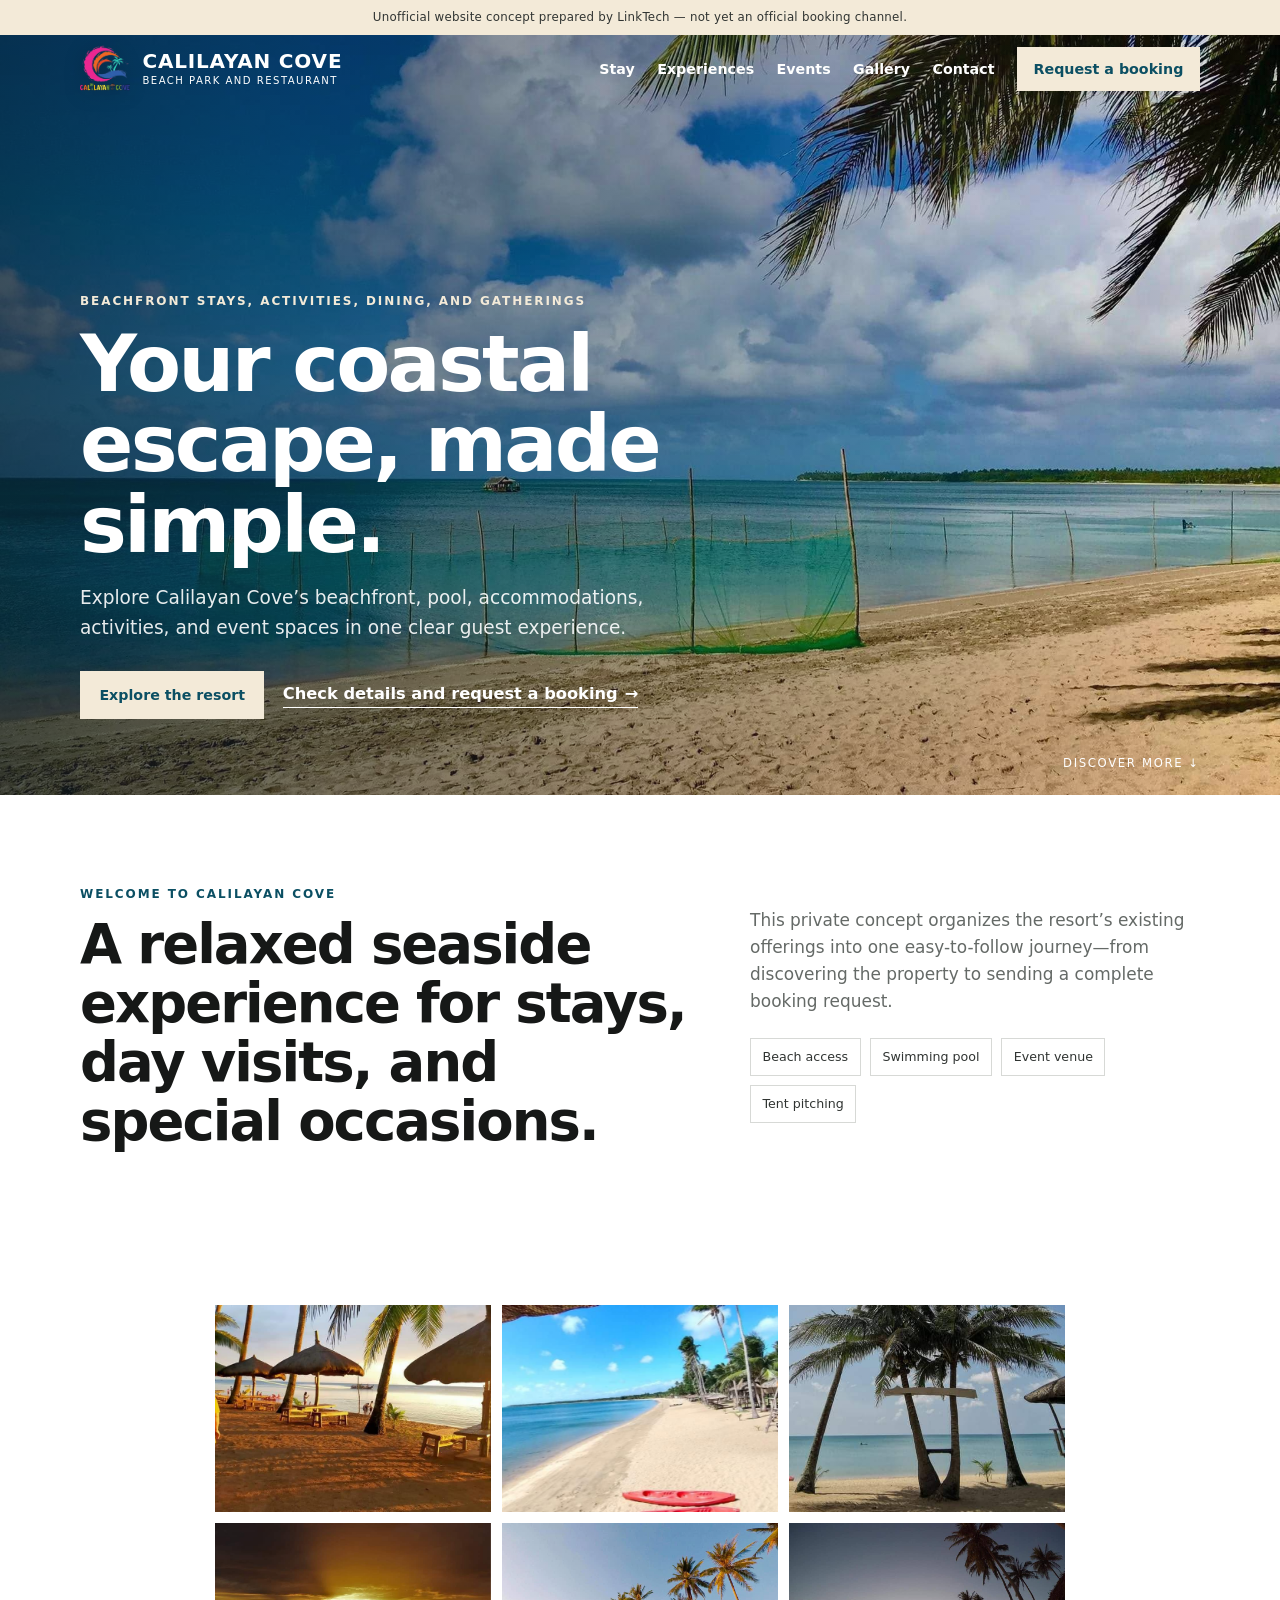
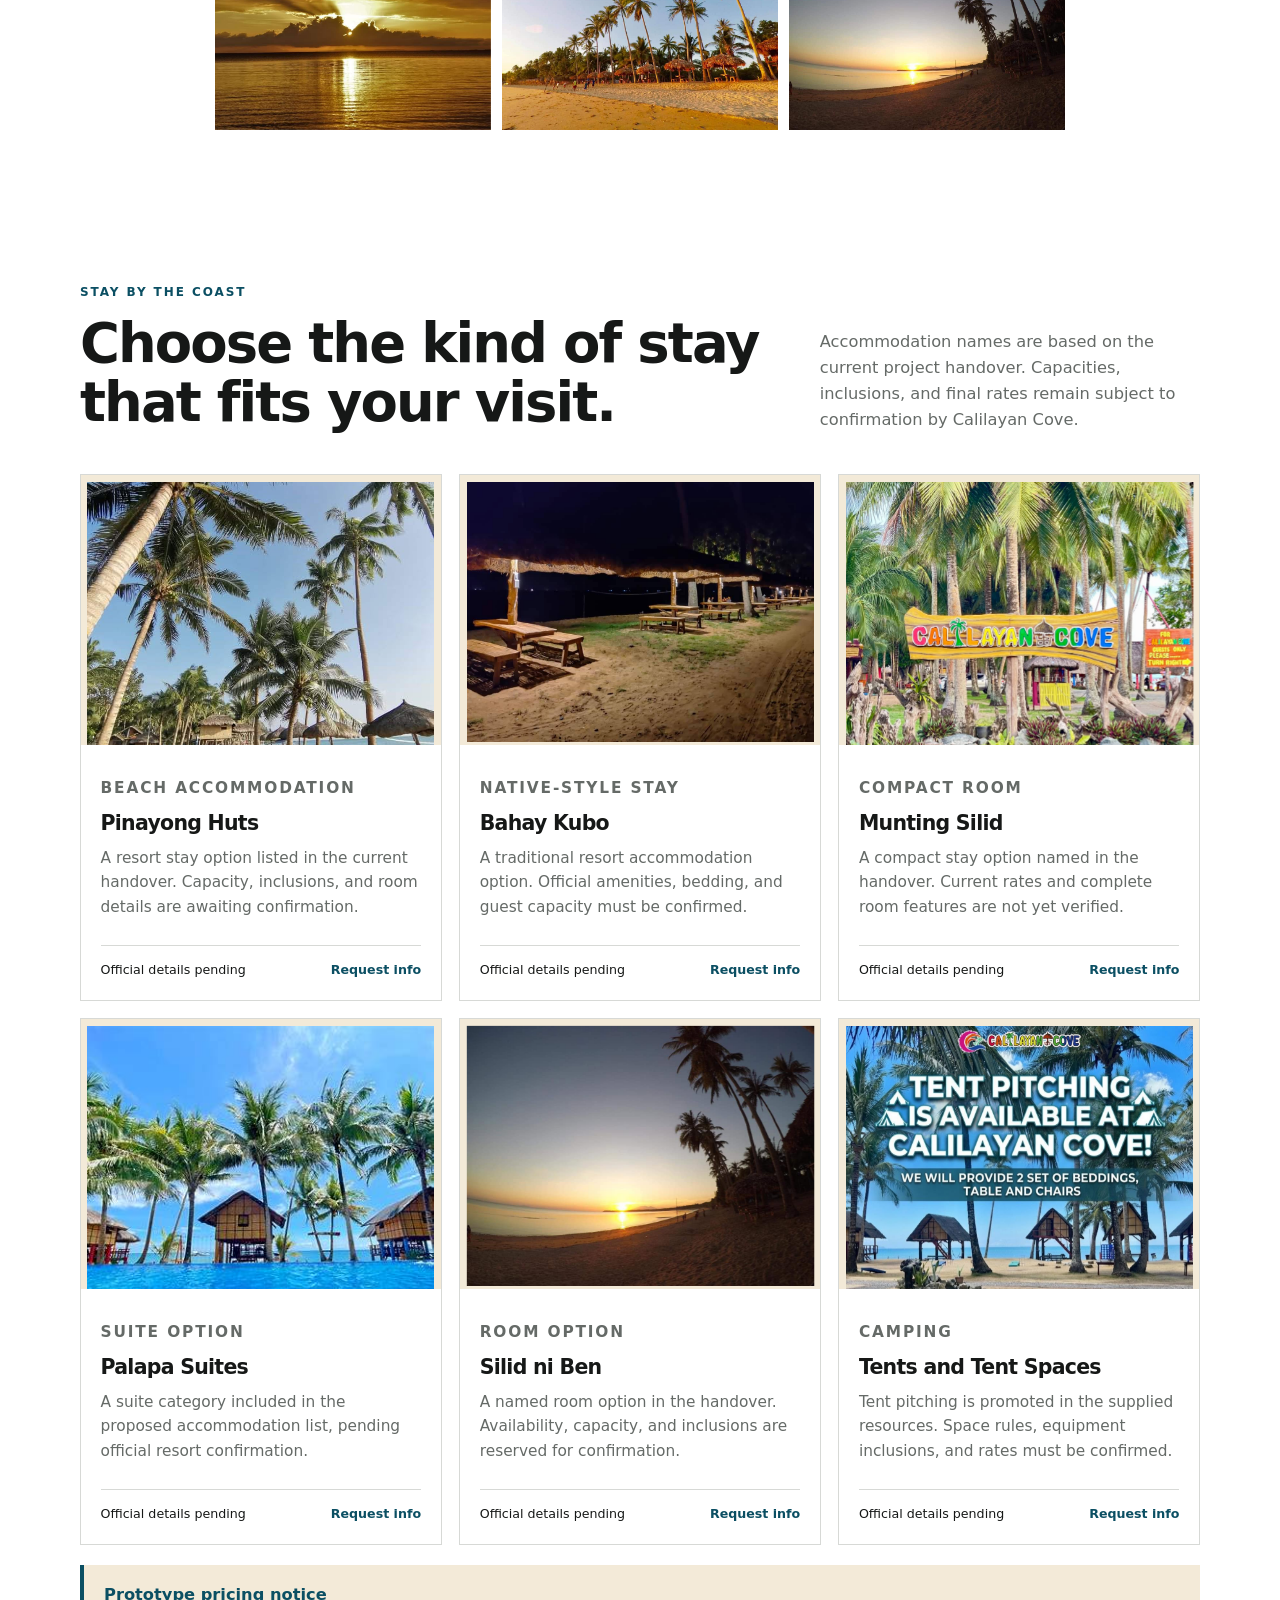
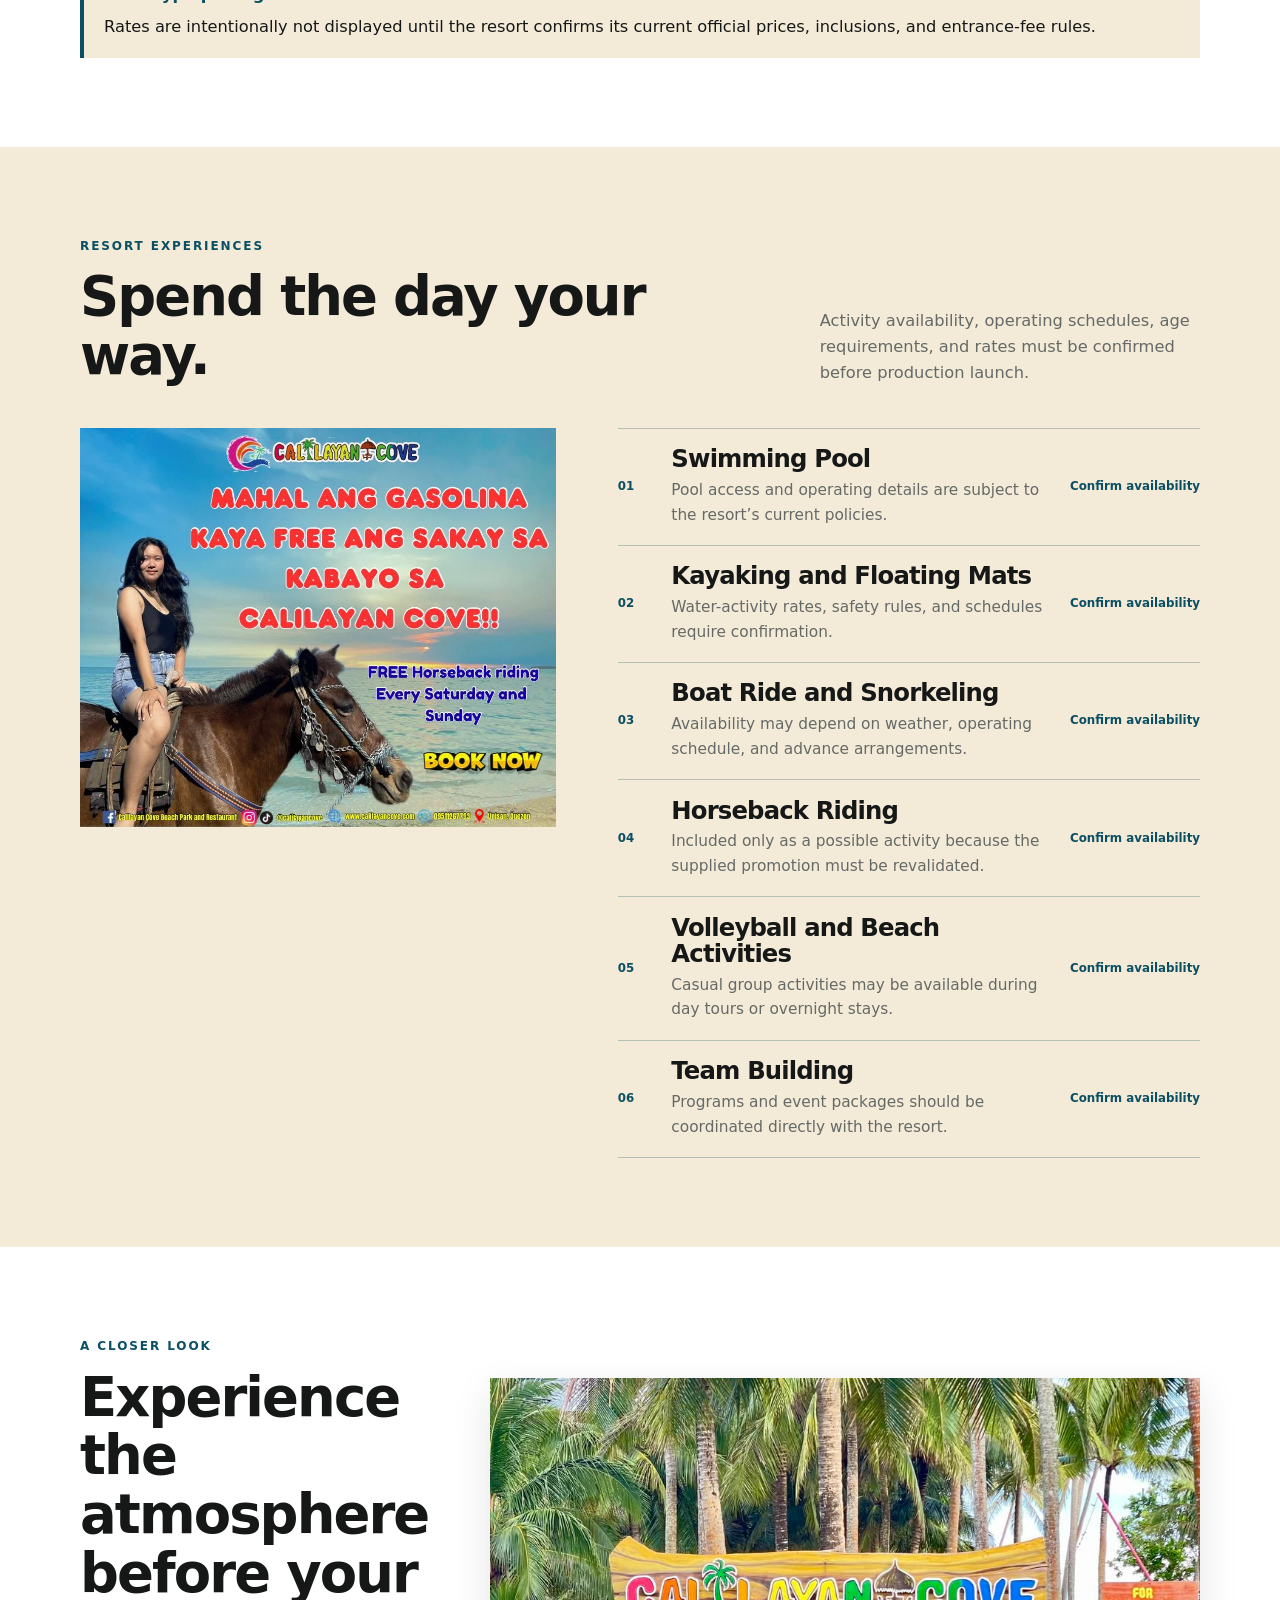
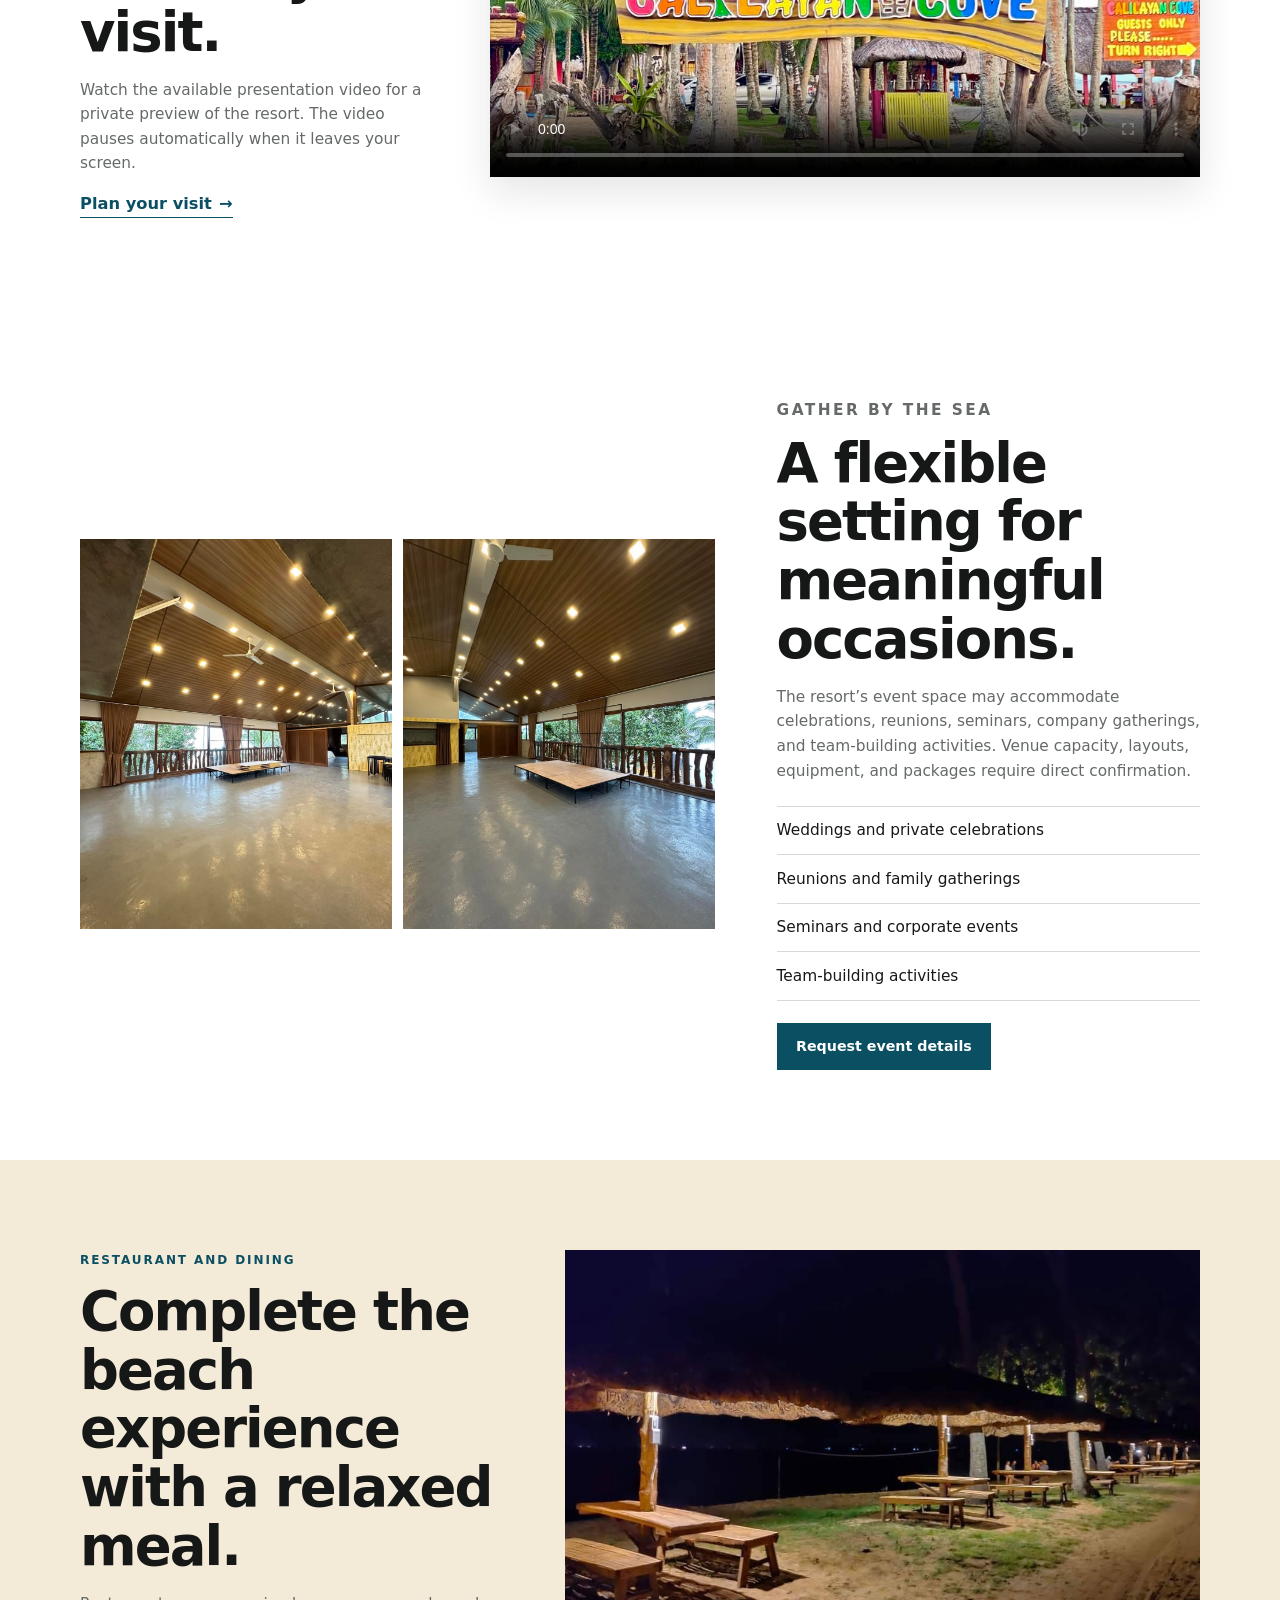
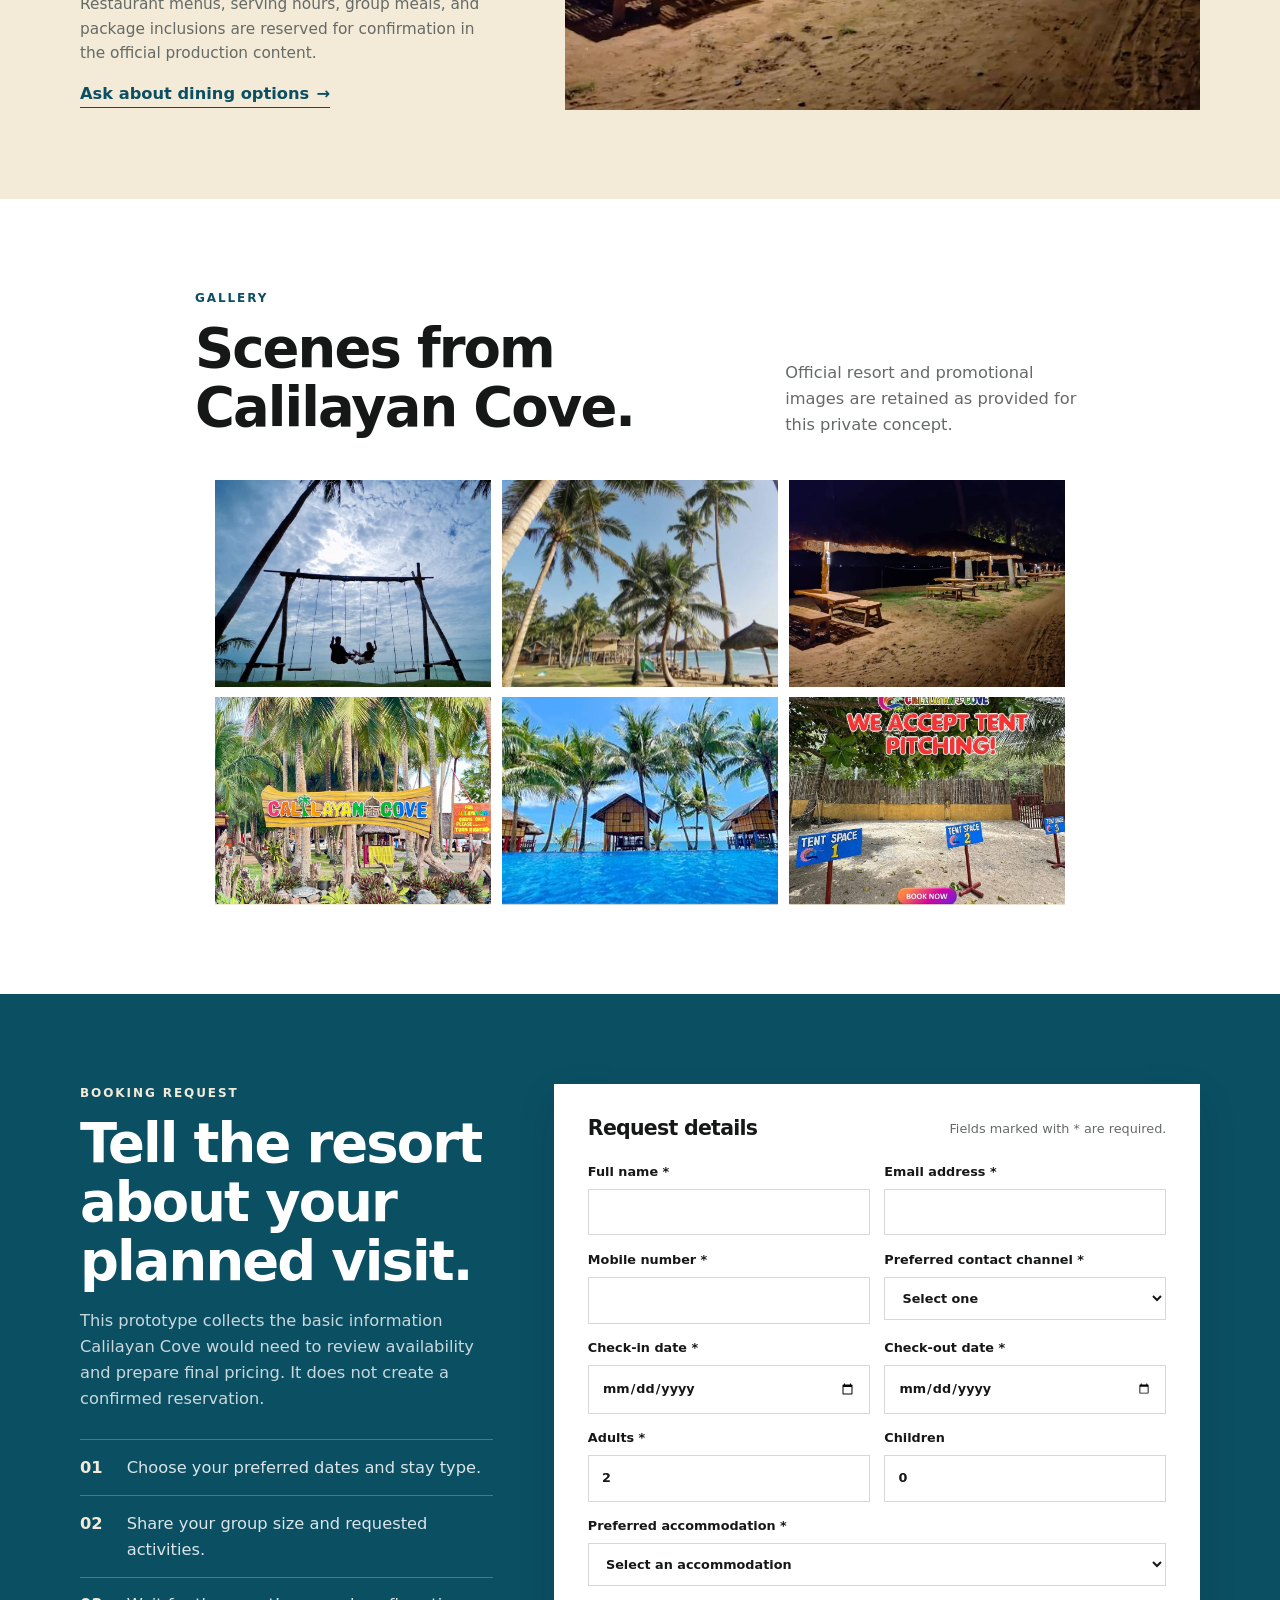
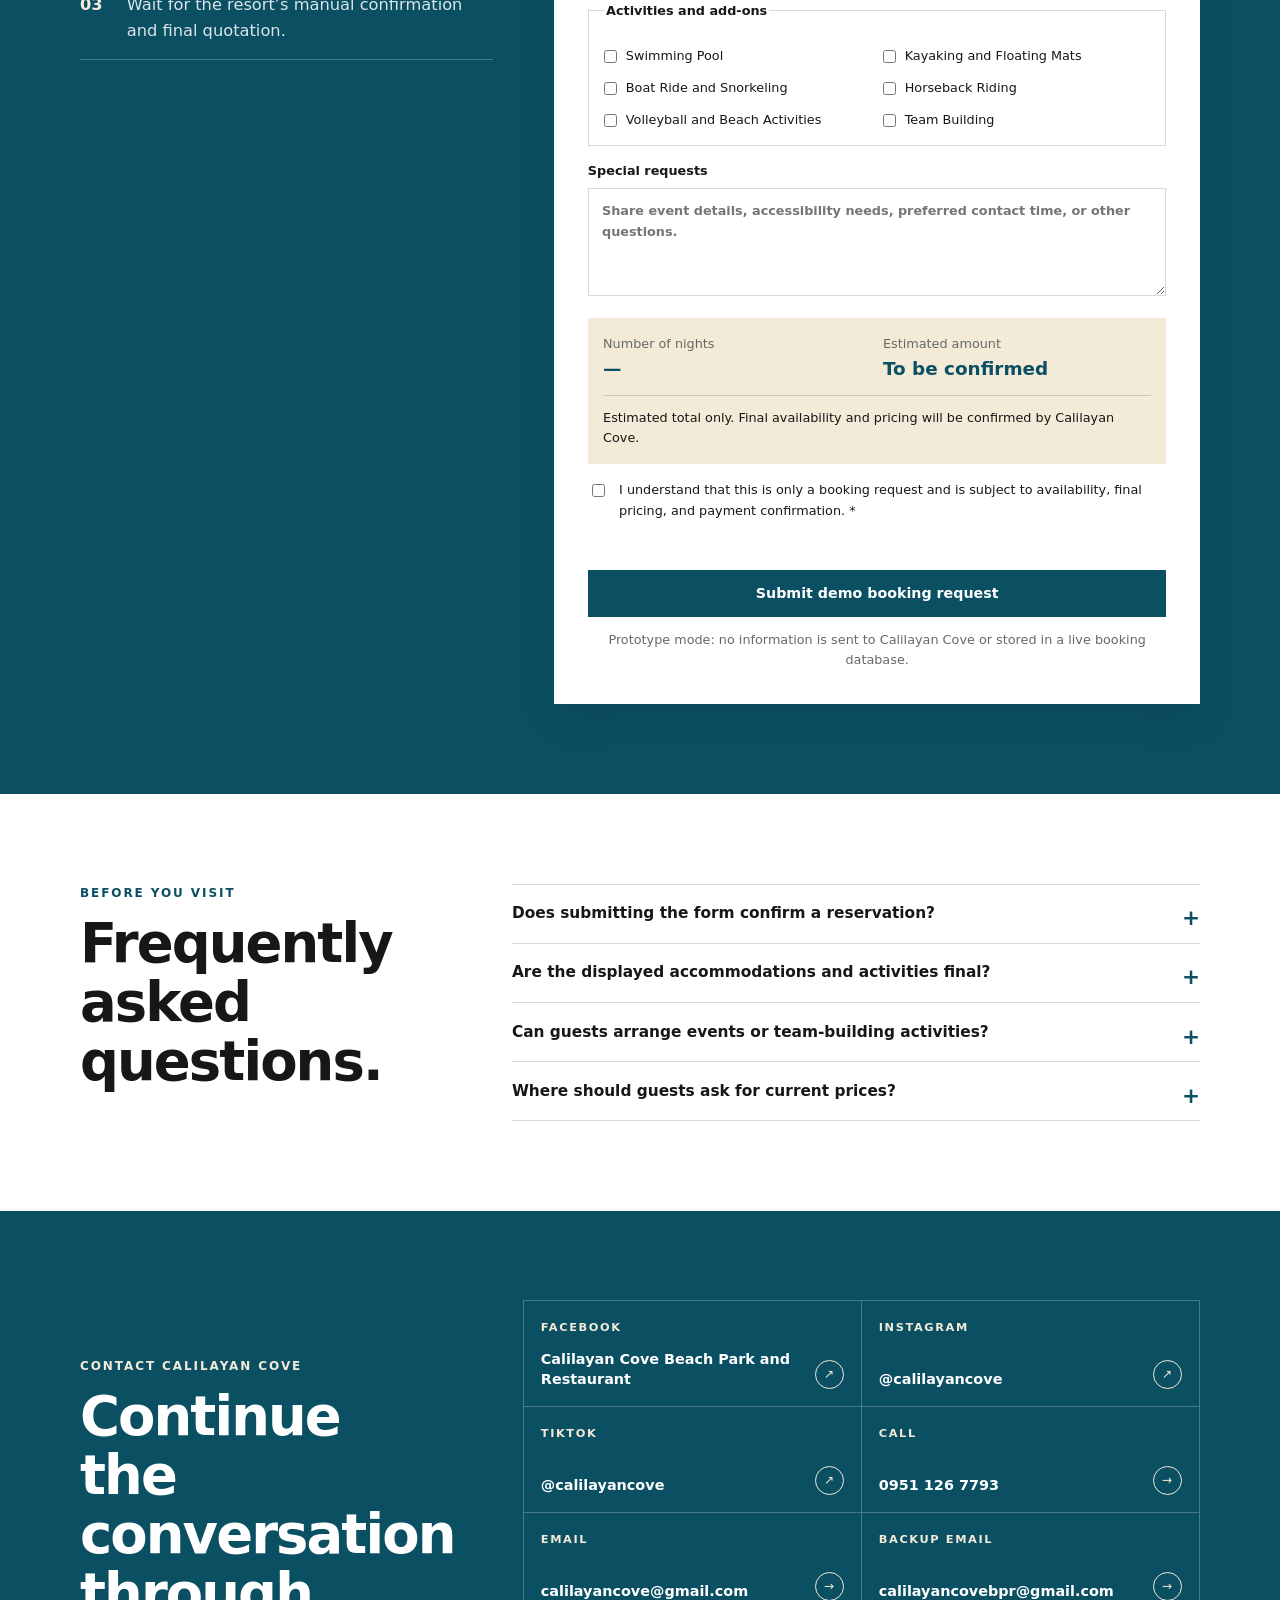
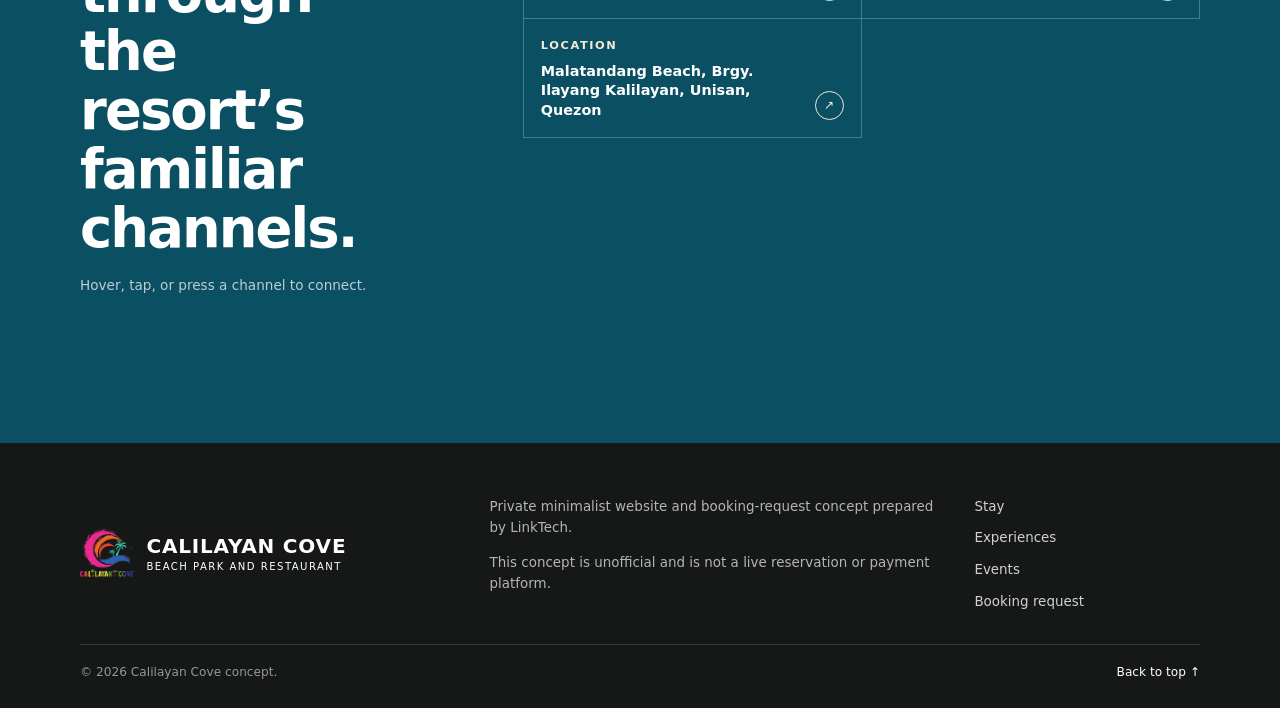
==== index.html @ 35bedf7c "Expand beachfront media into six-card grid" ====
<!doctype html>
<html lang="en">
<head>
  <meta charset="utf-8">
  <meta name="viewport" content="width=device-width, initial-scale=1">
  <meta name="robots" content="noindex, nofollow, noarchive">
  <meta name="description" content="Private minimalist website concept for Calilayan Cove Beach Park and Restaurant.">
  <title>Calilayan Cove | Private Website Concept</title>
  <link rel="icon" type="image/png" href="assets/images/fav.png?v=4">
  <link rel="shortcut icon" type="image/png" href="assets/images/fav.png?v=4">
  <link rel="apple-touch-icon" href="assets/images/fav.png?v=4">
  <link rel="stylesheet" href="styles/main.css?v=20">
</head>
<body>
  <a class="skip-link" href="#main-content">Skip to content</a>

  <div class="concept-bar">Unofficial website concept prepared by LinkTech — not yet an official booking channel.</div>

  <header class="site-header" id="top">
    <div class="container nav-shell">
      <a class="wordmark js-scroll-top" href="#top" aria-label="Return to the top of the Calilayan Cove page">
        <img class="brand-logo" src="assets/images/logo.png" alt="">
        <span class="brand-copy">
          <span>Calilayan Cove</span>
          <small>Beach Park and Restaurant</small>
        </span>
      </a>
      <button class="menu-button" type="button" aria-expanded="false" aria-controls="site-nav">
        <span class="sr-only">Open navigation</span>
        <span></span><span></span><span></span>
      </button>
      <nav class="site-nav" id="site-nav" aria-label="Primary navigation">
        <a href="#stay">Stay</a>
        <a href="#experiences">Experiences</a>
        <a href="#events">Events</a>
        <a href="#gallery">Gallery</a>
        <a href="#contact">Contact</a>
        <a class="button button-small" href="#booking">Request a booking</a>
      </nav>
    </div>
  </header>

  <main id="main-content">
    <section class="hero" aria-labelledby="hero-title">
      <img class="hero-image" src="assets/images/calilayanbeach.jpg" alt="Calm beachfront at Calilayan Cove with palm trees and clear blue water">
      <div class="hero-shade"></div>
      <div class="container hero-content">
        <p class="eyebrow light">Beachfront stays, activities, dining, and gatherings</p>
        <h1 id="hero-title">Your coastal escape, made simple.</h1>
        <p class="hero-copy">Explore Calilayan Cove’s beachfront, pool, accommodations, activities, and event spaces in one clear guest experience.</p>
        <div class="hero-actions">
          <a class="button" href="#stay">Explore the resort</a>
          <a class="text-link light-link" href="#booking">Check details and request a booking <span aria-hidden="true">→</span></a>
        </div>
      </div>
      <a class="hero-scroll" href="#welcome" aria-label="Scroll to resort overview">Discover more <span aria-hidden="true">↓</span></a>
    </section>

    <section class="section intro" id="welcome">
      <div class="container split intro-grid">
        <div>
          <p class="eyebrow">Welcome to Calilayan Cove</p>
          <h2>A relaxed seaside experience for stays, day visits, and special occasions.</h2>
        </div>
        <div class="intro-copy">
          <p>This private concept organizes the resort’s existing offerings into one easy-to-follow journey—from discovering the property to sending a complete booking request.</p>
          <div class="feature-row" aria-label="Resort features">
            <span>Beach access</span>
            <span>Swimming pool</span>
            <span>Event venue</span>
            <span>Tent pitching</span>
          </div>
        </div>
      </div>
    </section>

        <section
      class="section media-band media-band--six"
      id="media-showcase"
      aria-label="More Calilayan Cove beachfront views"
    >
      <div class="media-grid media-grid--six">
        <figure class="media-card media-card--beach6">
          <img
            src="assets/images/calilayanbeach6.jpg"
            alt="Palm shelters beside the Calilayan Cove beachfront"
          >
        </figure>

        <figure class="media-card media-card--beach8">
          <img
            src="assets/images/calilayanbeach8.jpg"
            alt="Wide view of the calm shoreline at Calilayan Cove"
          >
        </figure>

        <figure class="media-card media-card--beach3">
          <img
            src="assets/images/calilayanbeach3.jpg"
            alt="Calilayan Cove beachfront framed by coconut trees"
          >
        </figure>

        <figure class="media-card media-card--beach5">
          <img
            src="assets/images/calilayanbeach5.jpg"
            alt="Golden sunset reflected across the sea"
          >
        </figure>

        <figure class="media-card media-card--beach9">
          <img
            src="assets/images/calilayanbeach9.jpg"
            alt="Golden-hour view of the palm-lined beach"
          >
        </figure>

        <figure class="media-card media-card--beach10">
          <img
            src="assets/images/calilayanbeach10.jpg"
            alt="Quiet Calilayan Cove sunset with coconut trees"
          >
        </figure>
      </div>
    </section>

    <section class="section" id="stay">
      <div class="container">
        <div class="section-heading">
          <div>
            <p class="eyebrow">Stay by the coast</p>
            <h2>Choose the kind of stay that fits your visit.</h2>
          </div>
          <p>Accommodation names are based on the current project handover. Capacities, inclusions, and final rates remain subject to confirmation by Calilayan Cove.</p>
        </div>
        <div class="card-grid stay-grid" id="accommodation-list"></div>
        <div class="notice-box">
          <strong>Prototype pricing notice</strong>
          <p>Rates are intentionally not displayed until the resort confirms its current official prices, inclusions, and entrance-fee rules.</p>
        </div>
      </div>
    </section>

    <section class="section sand-section" id="experiences">
      <div class="container">
        <div class="section-heading compact-heading">
          <div>
            <p class="eyebrow">Resort experiences</p>
            <h2>Spend the day your way.</h2>
          </div>
          <p>Activity availability, operating schedules, age requirements, and rates must be confirmed before production launch.</p>
        </div>
        <div class="experience-layout">
          <figure class="experience-image">
            <img src="assets/images/calilayanhorsebackriding.jpg" alt="Horseback riding promotion at Calilayan Cove">
          </figure>
          <div class="experience-list" id="activity-list"></div>
        </div>
      </div>
    </section>

    <section class="section video-section" id="video">
      <div class="container video-grid">
        <div class="video-copy">
          <p class="eyebrow">A closer look</p>
          <h2>Experience the atmosphere before your visit.</h2>
          <p>Watch the available presentation video for a private preview of the resort. The video pauses automatically when it leaves your screen.</p>
          <a class="text-link" href="#booking">Plan your visit <span aria-hidden="true">→</span></a>
        </div>
        <div class="video-frame">
          <video id="resort-video" controls preload="metadata" poster="assets/images/calilayancover.jpg">
            <source src="assets/video/calilayanvidpresen.mp4" type="video/mp4">
            Your browser does not support embedded video.
          </video>
        </div>
      </div>
    </section>

    <section class="section" id="events">
      <div class="container event-grid">
        <div class="event-gallery">
          <figure><img src="assets/images/calilayaneventhall.jpg" alt="Spacious indoor event hall at Calilayan Cove"></figure>
          <figure><img src="assets/images/calilayaneventhall2.jpg" alt="Alternate view of the Calilayan Cove event hall"></figure>
        </div>
        <div class="event-copy">
          <p class="eyebrow">Gather by the sea</p>
          <h2>A flexible setting for meaningful occasions.</h2>
          <p>The resort’s event space may accommodate celebrations, reunions, seminars, company gatherings, and team-building activities. Venue capacity, layouts, equipment, and packages require direct confirmation.</p>
          <ul class="plain-list">
            <li>Weddings and private celebrations</li>
            <li>Reunions and family gatherings</li>
            <li>Seminars and corporate events</li>
            <li>Team-building activities</li>
          </ul>
          <a class="button" href="#booking">Request event details</a>
        </div>
      </div>
    </section>

    <section class="section sand-section dining-section" id="dining">
      <div class="container dining-grid">
        <div>
          <p class="eyebrow">Restaurant and dining</p>
          <h2>Complete the beach experience with a relaxed meal.</h2>
          <p>Restaurant menus, serving hours, group meals, and package inclusions are reserved for confirmation in the official production content.</p>
          <a class="text-link" href="#contact">Ask about dining options <span aria-hidden="true">→</span></a>
        </div>
        <figure><img src="assets/images/calilayanbeach7.jpg" alt="Beachside tables beneath palm trees at Calilayan Cove"></figure>
      </div>
    </section>

    <section class="section gallery-section" id="gallery">
      <div class="container">
        <div class="section-heading compact-heading">
          <div>
            <p class="eyebrow">Gallery</p>
            <h2>Scenes from Calilayan Cove.</h2>
          </div>
          <p>Official resort and promotional images are retained as provided for this private concept.</p>
        </div>
      </div>
      <div class="gallery-grid gallery-grid--v13" aria-label="Calilayan Cove photo gallery">
        <figure class="gallery-card gallery-card--swing">
          <img src="assets/images/calilayanbeach2.jpg" alt="Beach swing overlooking the sea at Calilayan Cove">
        </figure>
        <figure class="gallery-card gallery-card--palms">
          <img src="assets/images/calilayanbeach4.jpg" alt="Palm-lined beachfront at Calilayan Cove">
        </figure>
        <figure class="gallery-card gallery-card--dining">
          <img src="assets/images/calilayanbeach7.jpg" alt="Beachside dining tables under native shelters at night">
        </figure>
        <figure class="gallery-card gallery-card--entrance">
          <img src="assets/images/calilayancover.jpg" alt="Calilayan Cove entrance among coconut trees">
        </figure>
        <figure class="gallery-card gallery-card--pool">
          <img src="assets/images/poolwithcove.jpg" alt="Swimming pool beside beachfront cottages">
        </figure>
        <figure class="gallery-card gallery-card--tent">
          <img src="assets/images/tentpitching.jpg" alt="Tent pitching spaces at Calilayan Cove">
        </figure>
      </div>
    </section>

    <section class="section booking-section" id="booking">
      <div class="container booking-grid">
        <div class="booking-intro">
          <p class="eyebrow light">Booking request</p>
          <h2>Tell the resort about your planned visit.</h2>
          <p>This prototype collects the basic information Calilayan Cove would need to review availability and prepare final pricing. It does not create a confirmed reservation.</p>
          <div class="booking-points">
            <div><span>01</span><p>Choose your preferred dates and stay type.</p></div>
            <div><span>02</span><p>Share your group size and requested activities.</p></div>
            <div><span>03</span><p>Wait for the resort’s manual confirmation and final quotation.</p></div>
          </div>
        </div>

        <form class="booking-form" id="booking-form" novalidate>
          <div class="form-header">
            <h3>Request details</h3>
            <p>Fields marked with * are required.</p>
          </div>
          <div class="form-grid">
            <label>Full name *
              <input type="text" name="fullName" autocomplete="name" required>
            </label>
            <label>Email address *
              <input type="email" name="email" autocomplete="email" required>
            </label>
            <label>Mobile number *
              <input type="tel" name="mobile" autocomplete="tel" required>
            </label>
            <label>Preferred contact channel *
              <select name="contactChannel" required>
                <option value="">Select one</option>
                <option>Email</option>
                <option>Mobile call or text</option>
                <option>Facebook Messenger</option>
              </select>
            </label>
            <label>Check-in date *
              <input type="date" name="checkIn" required>
            </label>
            <label>Check-out date *
              <input type="date" name="checkOut" required>
            </label>
            <label>Adults *
              <input type="number" name="adults" min="1" value="2" required>
            </label>
            <label>Children
              <input type="number" name="children" min="0" value="0">
            </label>
            <label class="full-field">Preferred accommodation *
              <select name="accommodation" id="accommodation-select" required>
                <option value="">Select an accommodation</option>
              </select>
            </label>
            <fieldset class="full-field">
              <legend>Activities and add-ons</legend>
              <div class="checkbox-grid" id="activity-options"></div>
            </fieldset>
            <label class="full-field">Special requests
              <textarea name="specialRequests" rows="4" placeholder="Share event details, accessibility needs, preferred contact time, or other questions."></textarea>
            </label>
          </div>

          <div class="estimate-panel" aria-live="polite">
            <div>
              <span>Number of nights</span>
              <strong id="night-count">—</strong>
            </div>
            <div>
              <span>Estimated amount</span>
              <strong>To be confirmed</strong>
            </div>
            <p>Estimated total only. Final availability and pricing will be confirmed by Calilayan Cove.</p>
          </div>

          <label class="consent-row">
            <input type="checkbox" name="consent" required>
            <span>I understand that this is only a booking request and is subject to availability, final pricing, and payment confirmation. *</span>
          </label>

          <div class="form-message" id="form-message" role="alert"></div>
          <button class="button form-submit" type="submit">Submit demo booking request</button>
          <p class="form-footnote">Prototype mode: no information is sent to Calilayan Cove or stored in a live booking database.</p>
        </form>
      </div>
    </section>

    <section class="section faq-section" id="faq">
      <div class="container faq-grid">
        <div>
          <p class="eyebrow">Before you visit</p>
          <h2>Frequently asked questions.</h2>
        </div>
        <div class="faq-list">
          <details>
            <summary>Does submitting the form confirm a reservation?</summary>
            <p>No. The form creates only a booking request. Availability, final pricing, policies, and payment instructions must be confirmed directly by Calilayan Cove.</p>
          </details>
          <details>
            <summary>Are the displayed accommodations and activities final?</summary>
            <p>The names are based on the current project handover. The resort must still confirm the official list, capacities, inclusions, schedules, and rates.</p>
          </details>
          <details>
            <summary>Can guests arrange events or team-building activities?</summary>
            <p>The resort has event and activity offerings, but package details, capacity, and availability must be discussed directly with the resort.</p>
          </details>
          <details>
            <summary>Where should guests ask for current prices?</summary>
            <p>Use the resort’s official Facebook page or listed business email until the production website and booking system are officially approved.</p>
          </details>
        </div>
      </div>
    </section>

    <section class="section contact-section" id="contact">
      <div class="container contact-grid">
        <div class="contact-copy">
          <p class="eyebrow light">Contact Calilayan Cove</p>
          <h2>Continue the conversation through the resort’s familiar channels.</h2>
          <p class="contact-hint">Hover, tap, or press a channel to connect.</p>
        </div>
        <div class="contact-links">
          <a class="contact-link" href="https://www.facebook.com/pages/Calilayan-Cove-Beach-Park-and-Restaurant/102519534798903/" target="_blank" rel="noopener noreferrer">
            <span class="contact-label">Facebook</span>
            <strong>Calilayan Cove Beach Park and Restaurant</strong>
            <span class="contact-arrow" aria-hidden="true">↗</span>
          </a>
          <a class="contact-link" href="https://www.instagram.com/calilayancove/" target="_blank" rel="noopener noreferrer">
            <span class="contact-label">Instagram</span>
            <strong>@calilayancove</strong>
            <span class="contact-arrow" aria-hidden="true">↗</span>
          </a>
          <a class="contact-link" href="https://www.tiktok.com/@calilayancove" target="_blank" rel="noopener noreferrer">
            <span class="contact-label">TikTok</span>
            <strong>@calilayancove</strong>
            <span class="contact-arrow" aria-hidden="true">↗</span>
          </a>
          <a class="contact-link" href="tel:+639511267793">
            <span class="contact-label">Call</span>
            <strong>0951 126 7793</strong>
            <span class="contact-arrow" aria-hidden="true">→</span>
          </a>
          <a class="contact-link" href="mailto:calilayancove@gmail.com">
            <span class="contact-label">Email</span>
            <strong>calilayancove@gmail.com</strong>
            <span class="contact-arrow" aria-hidden="true">→</span>
          </a>
          <a class="contact-link" href="mailto:calilayancovebpr@gmail.com">
            <span class="contact-label">Backup email</span>
            <strong>calilayancovebpr@gmail.com</strong>
            <span class="contact-arrow" aria-hidden="true">→</span>
          </a>
          <a class="contact-link" href="https://www.google.com/maps/search/?api=1&query=Calilayan+Cove+Beach+Park+and+Restaurant+Unisan+Quezon" target="_blank" rel="noopener noreferrer">
            <span class="contact-label">Location</span>
            <strong>Malatandang Beach, Brgy. Ilayang Kalilayan, Unisan, Quezon</strong>
            <span class="contact-arrow" aria-hidden="true">↗</span>
          </a>
        </div>
      </div>
    </section>
  </main>

  <footer class="site-footer">
    <div class="container footer-grid">
      <div class="wordmark footer-wordmark">
        <img class="brand-logo" src="assets/images/logo.png" alt="Calilayan Cove logo">
        <span class="brand-copy">
          <span>Calilayan Cove</span>
          <small>Beach Park and Restaurant</small>
        </span>
      </div>
      <div>
        <p>Private minimalist website and booking-request concept prepared by LinkTech.</p>
        <p>This concept is unofficial and is not a live reservation or payment platform.</p>
      </div>
      <div class="footer-links">
        <a href="#stay">Stay</a>
        <a href="#experiences">Experiences</a>
        <a href="#events">Events</a>
        <a href="#booking">Booking request</a>
      </div>
    </div>
    <div class="container footer-bottom">
      <span>© <span id="current-year"></span> Calilayan Cove concept.</span>
      <a class="js-scroll-top" id="back-to-top" href="#top">Back to top ↑</a>
    </div>
  </footer>

  <script src="scripts/config.js"></script>
  <script src="scripts/content.js"></script>
  <script src="scripts/main.js?v=19"></script>
  <script src="scripts/booking.js"></script>
</body>
</html>
---- styles/main.css ----
:root {
  --ocean: #0b4f63;
  --sand: #f3ead8;
  --white: #ffffff;
  --black: #161817;
  --gray-100: #f5f5f2;
  --gray-300: #d7d9d6;
  --gray-600: #656a67;
  --gray-800: #303432;
  --shadow: 0 18px 48px rgba(22, 24, 23, 0.12);
  --radius: 1rem;
  --container: 1180px;
}

* { box-sizing: border-box; }
html { scroll-behavior: smooth; }
body {
  margin: 0;
  color: var(--black);
  background: var(--white);
  font-family: Inter, ui-sans-serif, system-ui, -apple-system, BlinkMacSystemFont, "Segoe UI", sans-serif;
  line-height: 1.65;
  -webkit-font-smoothing: antialiased;
}
img, video { display: block; width: 100%; }
a { color: inherit; }
button, input, select, textarea { font: inherit; }
button { cursor: pointer; }
figure { margin: 0; }

.skip-link {
  position: fixed;
  top: 0.5rem;
  left: 0.5rem;
  z-index: 9999;
  padding: 0.75rem 1rem;
  transform: translateY(-150%);
  background: var(--white);
  color: var(--ocean);
}
.skip-link:focus { transform: translateY(0); }
.sr-only {
  position: absolute;
  width: 1px;
  height: 1px;
  padding: 0;
  margin: -1px;
  overflow: hidden;
  clip: rect(0, 0, 0, 0);
  white-space: nowrap;
  border: 0;
}
.container { width: min(calc(100% - 2rem), var(--container)); margin-inline: auto; }
.section { padding: clamp(4.5rem, 9vw, 8rem) 0; }
.sand-section { background: var(--sand); }

.concept-bar {
  position: relative;
  z-index: 1001;
  padding: 0.52rem 1rem;
  text-align: center;
  background: var(--sand);
  color: var(--gray-800);
  font-size: 0.75rem;
  letter-spacing: 0.02em;
}
.site-header {
  position: absolute;
  z-index: 1000;
  top: 2.25rem;
  left: 0;
  width: 100%;
  color: var(--white);
}
.site-header.is-scrolled {
  position: fixed;
  top: 0;
  color: var(--black);
  background: rgba(255,255,255,0.96);
  box-shadow: 0 1px 0 rgba(22,24,23,0.08);
  backdrop-filter: blur(12px);
}
.nav-shell {
  min-height: 82px;
  display: flex;
  align-items: center;
  justify-content: space-between;
  gap: 2rem;
}
.wordmark {
  display: inline-flex;
  align-items: center;
  gap: 0.8rem;
  min-width: 0;
  text-decoration: none;
  line-height: 1.05;
}
.brand-logo {
  width: 54px;
  height: 54px;
  flex: 0 0 auto;
  object-fit: contain;
}
.brand-copy {
  display: inline-flex;
  min-width: 0;
  flex-direction: column;
}
.brand-copy > span {
  font-weight: 700;
  font-size: clamp(1.05rem, 2vw, 1.32rem);
  letter-spacing: 0.04em;
  text-transform: uppercase;
}
.wordmark small {
  margin-top: 0.32rem;
  font-size: 0.65rem;
  letter-spacing: 0.16em;
  text-transform: uppercase;
}
.site-nav { display: flex; align-items: center; gap: 1.6rem; }
.site-nav a {
  text-decoration: none;
  font-size: 0.88rem;
  font-weight: 600;
}
.site-nav > a:not(.button) { position: relative; }
.site-nav > a:not(.button)::after {
  content: "";
  position: absolute;
  left: 0;
  bottom: -0.4rem;
  width: 100%;
  height: 1px;
  background: currentColor;
  transform: scaleX(0);
  transform-origin: right;
  transition: transform 180ms ease;
}
.site-nav > a:hover::after, .site-nav > a:focus-visible::after { transform: scaleX(1); transform-origin: left; }
.menu-button { display: none; background: none; border: 0; padding: 0.5rem; }
.menu-button span:not(.sr-only) { display: block; width: 24px; height: 2px; margin: 5px 0; background: currentColor; }

.button {
  display: inline-flex;
  align-items: center;
  justify-content: center;
  min-height: 48px;
  padding: 0.8rem 1.35rem;
  border: 1px solid var(--ocean);
  border-radius: 0;
  background: var(--ocean);
  color: var(--white);
  text-decoration: none;
  font-weight: 700;
  font-size: 0.9rem;
  transition: transform 160ms ease, background 160ms ease, color 160ms ease;
}
.button:hover, .button:focus-visible { transform: translateY(-2px); }
.button-small { min-height: 42px; padding: 0.6rem 1rem; }
.site-header:not(.is-scrolled) .button { border-color: var(--sand); background: var(--sand); color: var(--ocean); }
.button-outline { background: transparent; color: var(--ocean); }
.text-link {
  display: inline-flex;
  gap: 0.45rem;
  align-items: center;
  color: var(--ocean);
  font-weight: 700;
  text-decoration: none;
  border-bottom: 1px solid currentColor;
}
.light-link { color: var(--white); }

.hero {
  position: relative;
  min-height: min(900px, 100svh);
  display: grid;
  align-items: end;
  overflow: hidden;
  color: var(--white);
}
.hero-image, .hero-shade { position: absolute; inset: 0; width: 100%; height: 100%; }
.hero-image { object-fit: cover; object-position: center; }
.hero-shade { background: linear-gradient(90deg, rgba(8,28,33,0.72) 0%, rgba(8,28,33,0.4) 48%, rgba(8,28,33,0.08) 100%); }
.hero-content { position: relative; z-index: 1; padding-bottom: clamp(6rem, 12vh, 9rem); }
.hero h1, h1, h2, h3 { margin: 0; line-height: 1.08; letter-spacing: -0.035em; }
.hero h1 { max-width: 780px; font-size: clamp(3.2rem, 8vw, 7.2rem); font-weight: 600; }
.hero-copy { max-width: 630px; margin: 1.5rem 0 0; font-size: clamp(1rem, 2vw, 1.2rem); color: rgba(255,255,255,0.9); }
.hero-actions { display: flex; align-items: center; gap: 1.5rem; flex-wrap: wrap; margin-top: 2.25rem; }
.hero .button { background: var(--sand); border-color: var(--sand); color: var(--ocean); }
.hero-scroll {
  position: absolute;
  z-index: 2;
  right: max(1rem, calc((100vw - var(--container)) / 2));
  bottom: 2rem;
  color: var(--white);
  text-decoration: none;
  font-size: 0.8rem;
  text-transform: uppercase;
  letter-spacing: 0.14em;
}
.eyebrow {
  margin: 0 0 1rem;
  color: var(--ocean);
  font-size: 0.76rem;
  font-weight: 800;
  letter-spacing: 0.16em;
  text-transform: uppercase;
}
.eyebrow.light { color: var(--sand); }
h2 { font-size: clamp(2.2rem, 5vw, 4.6rem); font-weight: 550; }
h3 { font-size: 1.35rem; }

.split { display: grid; grid-template-columns: 1.15fr 0.85fr; gap: clamp(2.5rem, 8vw, 8rem); align-items: start; }
.intro h2 { max-width: 760px; }
.intro-copy { padding-top: 2.2rem; color: var(--gray-600); }
.intro-copy > p { margin-top: 0; font-size: 1.08rem; }
.feature-row { display: flex; flex-wrap: wrap; gap: 0.7rem; margin-top: 2rem; }
.feature-row span { padding: 0.55rem 0.78rem; border: 1px solid var(--gray-300); color: var(--gray-800); font-size: 0.8rem; }

.media-band { padding-top: 0; }
.media-grid { display: grid; grid-template-columns: 1.05fr 1.4fr 0.9fr; gap: 0.75rem; min-height: 560px; }
.media-grid figure { overflow: hidden; }
.media-grid img { height: 100%; object-fit: cover; transition: transform 600ms ease; }
.media-grid figure:hover img { transform: scale(1.025); }

.section-heading { display: grid; grid-template-columns: 1.3fr 0.7fr; gap: 3rem; align-items: end; margin-bottom: 3.4rem; }
.section-heading > p { margin: 0; color: var(--gray-600); }
.card-grid { display: grid; grid-template-columns: repeat(3, 1fr); gap: 1.25rem; }
.stay-card { border: 1px solid var(--gray-300); background: var(--white); }
.stay-card figure { aspect-ratio: 4 / 3; overflow: hidden; background: var(--gray-100); }
.stay-card img { height: 100%; object-fit: cover; transition: transform 500ms ease; }
.stay-card:hover img { transform: scale(1.025); }
.card-body { padding: 1.4rem; }
.card-kicker { margin: 0 0 0.4rem; color: var(--ocean); font-size: 0.72rem; font-weight: 800; text-transform: uppercase; letter-spacing: 0.12em; }
.card-body p { color: var(--gray-600); }
.card-meta { display: flex; justify-content: space-between; gap: 1rem; padding-top: 1rem; margin-top: 1rem; border-top: 1px solid var(--gray-300); font-size: 0.8rem; }
.card-meta span:last-child { color: var(--ocean); font-weight: 700; }
.notice-box { margin-top: 1.5rem; padding: 1.4rem 1.5rem; background: var(--sand); border-left: 4px solid var(--ocean); }
.notice-box strong { color: var(--ocean); }
.notice-box p { margin: 0.35rem 0 0; }

.experience-layout { display: grid; grid-template-columns: 0.9fr 1.1fr; gap: clamp(2rem, 7vw, 6rem); align-items: stretch; }
.experience-image { min-height: 590px; overflow: hidden; background: var(--white); }
.experience-image img { height: 100%; object-fit: cover; }
.experience-list { border-top: 1px solid rgba(11,79,99,0.28); }
.experience-item { display: grid; grid-template-columns: 3rem 1fr auto; gap: 1rem; align-items: center; padding: 1.4rem 0; border-bottom: 1px solid rgba(11,79,99,0.28); }
.experience-number { color: var(--ocean); font-size: 0.75rem; font-weight: 800; }
.experience-item h3 { font-size: clamp(1.25rem, 2.5vw, 1.8rem); }
.experience-item p { margin: 0.35rem 0 0; color: var(--gray-600); }
.experience-status { color: var(--ocean); font-size: 0.78rem; font-weight: 700; white-space: nowrap; }

.video-grid { display: grid; grid-template-columns: 0.65fr 1.35fr; gap: clamp(2rem, 7vw, 6rem); align-items: center; }
.video-copy p:not(.eyebrow) { color: var(--gray-600); }
.video-frame { box-shadow: var(--shadow); background: var(--black); }
.video-frame video { aspect-ratio: 16/9; object-fit: cover; }

.event-grid { display: grid; grid-template-columns: 1.2fr 0.8fr; gap: clamp(2.5rem, 8vw, 7rem); align-items: center; }
.event-gallery { display: grid; grid-template-columns: 1fr 1fr; gap: 0.85rem; }
.event-gallery figure { aspect-ratio: 4/5; overflow: hidden; }
.event-gallery img { height: 100%; object-fit: cover; }
.event-copy p { color: var(--gray-600); }
.plain-list { padding: 0; margin: 2rem 0; list-style: none; border-top: 1px solid var(--gray-300); }
.plain-list li { padding: 0.85rem 0; border-bottom: 1px solid var(--gray-300); }

.dining-grid { display: grid; grid-template-columns: 0.8fr 1.2fr; gap: clamp(2rem, 8vw, 7rem); align-items: center; }
.dining-grid > div p:not(.eyebrow) { color: var(--gray-600); }
.dining-grid figure { min-height: 460px; overflow: hidden; }
.dining-grid img { height: 100%; object-fit: cover; }

.gallery-section { overflow: hidden; }
.gallery-grid { display: grid; grid-template-columns: 1.1fr 0.8fr 1.1fr; grid-auto-rows: 280px; gap: 0.7rem; }
.gallery-grid figure { overflow: hidden; }
.gallery-grid figure:nth-child(2), .gallery-grid figure:nth-child(5) { grid-row: span 2; }
.gallery-grid img { height: 100%; object-fit: cover; transition: transform 500ms ease; }
.gallery-grid figure:hover img { transform: scale(1.025); }

.booking-section { background: var(--ocean); color: var(--white); }
.booking-grid { display: grid; grid-template-columns: 0.78fr 1.22fr; gap: clamp(2.5rem, 8vw, 7rem); align-items: start; }
.booking-intro { position: sticky; top: 7rem; }
.booking-intro > p:not(.eyebrow) { color: rgba(255,255,255,0.78); }
.booking-points { margin-top: 2.5rem; border-top: 1px solid rgba(255,255,255,0.25); }
.booking-points > div { display: grid; grid-template-columns: 2.5rem 1fr; gap: 1rem; padding: 1rem 0; border-bottom: 1px solid rgba(255,255,255,0.25); }
.booking-points span { color: var(--sand); font-weight: 800; }
.booking-points p { margin: 0; color: rgba(255,255,255,0.85); }
.booking-form { padding: clamp(1.4rem, 4vw, 2.4rem); background: var(--white); color: var(--black); box-shadow: var(--shadow); }
.form-header { display: flex; justify-content: space-between; gap: 1rem; align-items: end; margin-bottom: 1.8rem; }
.form-header p { margin: 0; color: var(--gray-600); font-size: 0.8rem; }
.form-grid { display: grid; grid-template-columns: 1fr 1fr; gap: 1rem; }
label, legend { font-size: 0.8rem; font-weight: 750; }
input, select, textarea {
  width: 100%;
  margin-top: 0.42rem;
  padding: 0.78rem 0.85rem;
  border: 1px solid var(--gray-300);
  border-radius: 0;
  background: var(--white);
  color: var(--black);
  outline: none;
}
input:focus, select:focus, textarea:focus { border-color: var(--ocean); box-shadow: 0 0 0 3px rgba(11,79,99,0.12); }
textarea { resize: vertical; }
.full-field { grid-column: 1 / -1; }
fieldset.full-field { margin: 0; padding: 1rem; border: 1px solid var(--gray-300); }
.checkbox-grid { display: grid; grid-template-columns: repeat(2, 1fr); gap: 0.65rem 1rem; margin-top: 0.6rem; }
.checkbox-option { display: flex; gap: 0.55rem; align-items: center; font-weight: 500; }
.checkbox-option input { width: auto; margin: 0; }
.estimate-panel { display: grid; grid-template-columns: 1fr 1fr; gap: 1rem; margin-top: 1rem; padding: 1rem; background: var(--sand); }
.estimate-panel div { display: flex; flex-direction: column; }
.estimate-panel span { color: var(--gray-600); font-size: 0.75rem; }
.estimate-panel strong { color: var(--ocean); font-size: 1.15rem; }
.estimate-panel p { grid-column: 1 / -1; margin: 0; padding-top: 0.75rem; border-top: 1px solid rgba(11,79,99,0.2); font-size: 0.78rem; }
.consent-row { display: flex; gap: 0.7rem; align-items: flex-start; margin-top: 1rem; font-weight: 500; }
.consent-row input { width: auto; margin-top: 0.25rem; }
.form-submit { width: 100%; margin-top: 1rem; }
.form-footnote { margin-bottom: 0; color: var(--gray-600); font-size: 0.76rem; text-align: center; }
.form-message { min-height: 1.25rem; margin-top: 0.8rem; color: var(--gray-800); font-size: 0.82rem; }

.faq-grid { display: grid; grid-template-columns: 0.7fr 1.3fr; gap: clamp(2.5rem, 8vw, 7rem); }
.faq-list { border-top: 1px solid var(--gray-300); }
details { border-bottom: 1px solid var(--gray-300); }
summary { padding: 1.25rem 2rem 1.25rem 0; cursor: pointer; font-weight: 750; list-style: none; position: relative; }
summary::-webkit-details-marker { display: none; }
summary::after { content: "+"; position: absolute; right: 0; color: var(--ocean); font-size: 1.35rem; }
details[open] summary::after { content: "−"; }
details p { margin: 0 0 1.25rem; color: var(--gray-600); }

.contact-section { background: var(--ocean); color: var(--white); }
.contact-grid { display: grid; grid-template-columns: 0.8fr 1.2fr; gap: clamp(2rem, 8vw, 7rem); align-items: start; }
.contact-links { border-top: 1px solid rgba(255,255,255,0.25); }
.contact-links a { display: grid; grid-template-columns: 0.45fr 1fr; gap: 1rem; padding: 1.2rem 0; border-bottom: 1px solid rgba(255,255,255,0.25); text-decoration: none; }
.contact-links span { color: var(--sand); font-size: 0.76rem; text-transform: uppercase; letter-spacing: 0.12em; }
.contact-links strong { overflow-wrap: anywhere; }

.site-footer { padding: 4rem 0 2rem; background: var(--black); color: var(--white); }
.footer-grid { display: grid; grid-template-columns: 1fr 1.2fr 0.6fr; gap: 3rem; }
.footer-grid p { margin-top: 0; color: rgba(255,255,255,0.68); font-size: 0.86rem; }
.footer-links { display: flex; flex-direction: column; gap: 0.65rem; }
.footer-links a { color: rgba(255,255,255,0.8); text-decoration: none; }
.footer-bottom { display: flex; justify-content: space-between; gap: 1rem; margin-top: 3rem; padding-top: 1.2rem; border-top: 1px solid rgba(255,255,255,0.15); color: rgba(255,255,255,0.55); font-size: 0.76rem; }
.footer-bottom a { color: var(--white); text-decoration: none; }

.confirmation-page { min-height: 100vh; background: var(--sand); }
.confirmation-shell { min-height: calc(100vh - 2.25rem); display: grid; place-items: center; padding: 3rem 1rem; }
.confirmation-card { width: min(100%, 780px); padding: clamp(1.5rem, 6vw, 4rem); background: var(--white); box-shadow: var(--shadow); }
.confirmation-wordmark { margin-bottom: 3rem; color: var(--ocean); }
.confirmation-card h1 { font-size: clamp(2.4rem, 6vw, 4.6rem); font-weight: 550; }
.confirmation-lead { color: var(--gray-600); font-size: 1.06rem; }
.reference-box { margin: 2rem 0; padding: 1.2rem; background: var(--sand); }
.reference-box span { display: block; color: var(--gray-600); font-size: 0.75rem; text-transform: uppercase; letter-spacing: 0.12em; }
.reference-box strong { display: block; margin-top: 0.3rem; color: var(--ocean); font-size: clamp(1.35rem, 4vw, 2.1rem); letter-spacing: 0.04em; }
.summary-list { margin: 0; border-top: 1px solid var(--gray-300); }
.summary-list div { display: grid; grid-template-columns: 0.42fr 1fr; gap: 1rem; padding: 0.8rem 0; border-bottom: 1px solid var(--gray-300); }
.summary-list dt { color: var(--gray-600); font-size: 0.78rem; }
.summary-list dd { margin: 0; font-weight: 650; }
.confirmation-notice { margin: 1.5rem 0; padding: 1rem; border-left: 4px solid var(--ocean); background: var(--gray-100); }
.confirmation-actions { display: flex; gap: 0.8rem; flex-wrap: wrap; align-items: center; }
.copy-status { min-height: 1.2rem; color: var(--ocean); font-size: 0.8rem; }

@media (max-width: 980px) {
  .site-header { top: 2.75rem; }
  .menu-button { display: block; }
  .site-nav {
    position: absolute;
    top: 82px;
    left: 1rem;
    right: 1rem;
    display: none;
    align-items: stretch;
    flex-direction: column;
    gap: 0;
    padding: 1rem;
    background: var(--white);
    color: var(--black);
    box-shadow: var(--shadow);
  }
  .site-nav.is-open { display: flex; }
  .site-nav a { padding: 0.8rem; }
  .site-nav .button { color: var(--white) !important; background: var(--ocean) !important; border-color: var(--ocean) !important; }
  .split, .section-heading, .video-grid, .event-grid, .dining-grid, .booking-grid, .faq-grid, .contact-grid { grid-template-columns: 1fr; }
  .booking-intro { position: static; }
  .card-grid { grid-template-columns: repeat(2, 1fr); }
  .experience-layout { grid-template-columns: 1fr; }
  .experience-image { min-height: 440px; }
  .footer-grid { grid-template-columns: 1fr 1fr; }
}

@media (max-width: 680px) {
  .concept-bar { font-size: 0.68rem; }
  .site-header { top: 3rem; }
  .nav-shell { min-height: 70px; }
  .site-nav { top: 70px; }
  .hero { min-height: 760px; }
  .hero h1 { font-size: clamp(3rem, 16vw, 4.6rem); }
  .hero-shade { background: linear-gradient(0deg, rgba(8,28,33,0.82) 0%, rgba(8,28,33,0.3) 75%); }
  .hero-actions { align-items: flex-start; flex-direction: column; }
  .hero-scroll { display: none; }
  .media-grid { grid-template-columns: 1fr 1fr; min-height: 540px; }
  .media-tall { grid-row: span 2; }
  .section-heading { gap: 1.5rem; }
  .card-grid, .form-grid { grid-template-columns: 1fr; }
  .full-field { grid-column: auto; }
  .gallery-grid { grid-template-columns: 1fr 1fr; grid-auto-rows: 190px; }
  .gallery-grid figure:nth-child(2), .gallery-grid figure:nth-child(5) { grid-row: span 1; }
  .event-gallery { grid-template-columns: 1fr 1fr; }
  .experience-item { grid-template-columns: 2rem 1fr; }
  .experience-status { grid-column: 2; }
  .checkbox-grid { grid-template-columns: 1fr; }
  .estimate-panel { grid-template-columns: 1fr; }
  .estimate-panel p { grid-column: auto; }
  .contact-links a { grid-template-columns: 1fr; gap: 0.25rem; }
  .footer-grid { grid-template-columns: 1fr; gap: 1.5rem; }
  .footer-bottom { flex-direction: column; }
  .summary-list div { grid-template-columns: 1fr; gap: 0.25rem; }
  .confirmation-actions { align-items: stretch; flex-direction: column; }
  .confirmation-actions > * { width: 100%; }
}

@media (prefers-reduced-motion: reduce) {
  *, *::before, *::after { scroll-behavior: auto !important; transition: none !important; }
}

:root { --concept-bar-height: 36px; }
html { scroll-padding-top: 104px; }
body { overflow-x: hidden; }
.concept-bar {
  min-height: var(--concept-bar-height);
  display: grid;
  place-items: center;
}
.site-header { top: var(--concept-bar-height); }
.nav-shell { position: relative; min-width: 0; }
.menu-button {
  width: 44px;
  height: 44px;
  align-items: center;
  justify-content: center;
  touch-action: manipulation;
}
.menu-button span:not(.sr-only) {
  transition: transform 180ms ease, opacity 180ms ease;
  transform-origin: center;
}
.menu-button.is-open span:not(.sr-only):nth-of-type(2) { transform: translateY(7px) rotate(45deg); }
.menu-button.is-open span:not(.sr-only):nth-of-type(3) { opacity: 0; }
.menu-button.is-open span:not(.sr-only):nth-of-type(4) { transform: translateY(-7px) rotate(-45deg); }
.hero { min-height: clamp(720px, 100svh, 900px); }
.hero-content { padding-top: 11rem; }
.media-grid { min-height: 0; align-items: start; }
.media-grid figure {
  display: grid;
  place-items: center;
  overflow: hidden;
  background: var(--sand);
}
.media-grid figure:nth-child(1) { aspect-ratio: 3 / 4; }
.media-grid figure:nth-child(2) { aspect-ratio: 1080 / 498; }
.media-grid figure:nth-child(3) { aspect-ratio: 1 / 1; }
.media-grid img { height: 100%; object-fit: contain; }
.media-grid figure:hover img { transform: none; }
.stay-card { display: flex; min-width: 0; flex-direction: column; }
.stay-card figure {
  display: grid;
  place-items: center;
  aspect-ratio: 4 / 3;
  padding: 0.4rem;
  background: var(--sand);
}
.stay-card img,
.stay-card img.fit-contain { object-fit: contain; }
.stay-card:hover img { transform: none; }
.card-body { display: flex; flex: 1; min-width: 0; flex-direction: column; }
.card-body > p { overflow-wrap: anywhere; }
.card-meta { margin-top: auto; }
.experience-image { min-height: 0; align-self: start; background: transparent; }
.experience-image img { height: auto; object-fit: contain; }
.event-gallery { align-items: start; }
.event-gallery figure { aspect-ratio: auto; background: var(--sand); }
.event-gallery img { height: auto; object-fit: contain; }
.dining-grid figure { min-height: 0; background: var(--sand); }
.dining-grid img { height: auto; object-fit: contain; }
.gallery-section { overflow: visible; }
.gallery-grid {
  display: block;
  columns: 3 320px;
  column-gap: 0.75rem;
  padding-inline: 0.75rem;
}
.gallery-grid figure {
  break-inside: avoid;
  margin: 0 0 0.75rem;
  overflow: hidden;
  background: var(--sand);
  transition: transform 180ms ease, box-shadow 180ms ease;
}
.gallery-grid img { height: auto; object-fit: contain; transform: none; }
.gallery-grid figure:hover { transform: translateY(-3px); box-shadow: var(--shadow); }
.gallery-grid figure:hover img { transform: none; }
.contact-grid { grid-template-columns: 0.72fr 1.28fr; }
.contact-grid > * { min-width: 0; }
.contact-links {
  display: grid;
  grid-template-columns: repeat(2, minmax(0, 1fr));
  border-top: 1px solid rgba(255,255,255,0.25);
  border-left: 1px solid rgba(255,255,255,0.25);
}
.contact-links .contact-link {
  position: relative;
  display: grid;
  grid-template-columns: minmax(0, 1fr) auto;
  gap: 0.6rem 1rem;
  min-height: 132px;
  padding: 1.2rem;
  border-right: 1px solid rgba(255,255,255,0.25);
  border-bottom: 1px solid rgba(255,255,255,0.25);
  color: var(--white);
  text-decoration: none;
  transition: transform 150ms ease, background 150ms ease, color 150ms ease;
  touch-action: manipulation;
  -webkit-tap-highlight-color: transparent;
  -webkit-touch-callout: none;
  user-select: none;
}
.contact-links .contact-label {
  grid-column: 1 / -1;
  align-self: start;
  color: var(--sand);
  font-size: 0.72rem;
  font-weight: 800;
  letter-spacing: 0.14em;
  text-transform: uppercase;
}
.contact-links .contact-link strong {
  align-self: end;
  overflow-wrap: anywhere;
  line-height: 1.35;
}
.contact-arrow {
  align-self: end;
  color: var(--sand);
  font-size: 1.15rem;
  transition: transform 150ms ease;
}
.contact-links .contact-link:hover,
.contact-links .contact-link:focus-visible {
  z-index: 1;
  background: var(--sand);
  color: var(--ocean);
  transform: translateY(-2px);
  outline: none;
}
.contact-links .contact-link:hover .contact-label,
.contact-links .contact-link:hover .contact-arrow,
.contact-links .contact-link:focus-visible .contact-label,
.contact-links .contact-link:focus-visible .contact-arrow {
  color: var(--ocean);
}
.contact-links .contact-link:hover .contact-arrow,
.contact-links .contact-link:focus-visible .contact-arrow { transform: translate(2px, -2px); }
.contact-links .contact-link:active,
.contact-links .contact-link.is-pressed {
  background: var(--sand);
  color: var(--ocean);
  transform: scale(0.985);
}
.contact-links .contact-link:active .contact-label,
.contact-links .contact-link:active .contact-arrow,
.contact-links .contact-link.is-pressed .contact-label,
.contact-links .contact-link.is-pressed .contact-arrow { color: var(--ocean); }

@media (max-width: 980px) {
  :root { --concept-bar-height: 42px; }
  html { scroll-padding-top: 90px; }
  .site-header { top: var(--concept-bar-height); }
  .nav-shell { min-height: 74px; }
  .menu-button { display: inline-flex; }
  .site-nav {
    top: 100%;
    left: 0;
    right: 0;
    display: flex;
    max-height: calc(100svh - 90px);
    margin: 0;
    padding: 0.75rem;
    overflow-y: auto;
    opacity: 0;
    visibility: hidden;
    pointer-events: none;
    transform: translateY(-8px);
    transition: opacity 160ms ease, transform 160ms ease, visibility 160ms ease;
  }
  .site-nav.is-open {
    opacity: 1;
    visibility: visible;
    pointer-events: auto;
    transform: translateY(0);
  }
  .site-nav a { padding: 0.9rem; }
  .hero-content { padding-top: 9rem; }
  .contact-grid { grid-template-columns: 1fr; }
  .gallery-grid { columns: 2 280px; }
}

@media (max-width: 680px) {
  :root { --concept-bar-height: 52px; }
  html { scroll-padding-top: 82px; }
  .concept-bar { padding-block: 0.45rem; line-height: 1.35; }
  .site-header { top: var(--concept-bar-height); }
  .nav-shell { min-height: 68px; gap: 1rem; }
  .wordmark { min-width: 0; }
  .wordmark span { font-size: 1rem; }
  .wordmark small { font-size: 0.58rem; letter-spacing: 0.12em; }
  .hero { min-height: 720px; }
  .hero-content { padding-top: 9rem; padding-bottom: 5.5rem; }
  .hero h1 { font-size: clamp(2.75rem, 14vw, 4.35rem); }
  h2 { font-size: clamp(2rem, 11vw, 3.3rem); }
  .media-grid { grid-template-columns: 1fr; min-height: 0; }
  .media-grid figure,
  .media-grid figure:nth-child(1),
  .media-grid figure:nth-child(2),
  .media-grid figure:nth-child(3) { aspect-ratio: auto; }
  .media-grid img { height: auto; }
  .experience-item { grid-template-columns: 2rem minmax(0, 1fr); }
  .experience-status { white-space: normal; }
  .event-gallery { grid-template-columns: 1fr; }
  .gallery-grid { columns: 1; padding-inline: 0.5rem; }
  .contact-links { grid-template-columns: 1fr; }
  .contact-links .contact-link { min-height: 112px; }
  .contact-section h2 { font-size: clamp(2.35rem, 13vw, 4rem); }
}

@media (max-width: 420px) {
  .container { width: min(calc(100% - 1.25rem), var(--container)); }
  .section { padding: 4rem 0; }
  .site-nav { padding: 0.5rem; }
  .hero-actions { gap: 1rem; }
  .hero-actions .button,
  .hero-actions .text-link { width: 100%; justify-content: center; text-align: center; }
  .card-body { padding: 1.15rem; }
  .contact-links .contact-link { padding: 1rem; }
}


/* Brand identity, contact positioning, and interaction refinements */
.site-header:not(.is-scrolled) .brand-logo {
  filter: drop-shadow(0 2px 10px rgba(0, 0, 0, 0.22));
}
.footer-wordmark .brand-logo { width: 66px; height: 66px; }
.contact-copy {
  align-self: center;
  padding-block: clamp(2rem, 7vw, 6rem);
}
.contact-copy h2 { max-width: 8.8ch; }
.contact-hint {
  max-width: 32rem;
  margin: 1.35rem 0 0;
  color: rgba(255,255,255,0.72);
  font-size: 0.9rem;
}
.contact-links .contact-link {
  isolation: isolate;
  overflow: hidden;
  will-change: transform;
  box-shadow: inset 0 0 0 0 var(--sand);
  transition:
    transform 180ms ease,
    background 180ms ease,
    color 180ms ease,
    box-shadow 180ms ease;
}
.contact-links .contact-link::before {
  content: "";
  position: absolute;
  z-index: -1;
  left: var(--press-x, 50%);
  top: var(--press-y, 50%);
  width: 18rem;
  height: 18rem;
  border-radius: 50%;
  background: var(--sand);
  opacity: 0;
  transform: translate(-50%, -50%) scale(0.08);
  transition: transform 340ms ease, opacity 220ms ease;
  pointer-events: none;
}
.contact-links .contact-link:hover,
.contact-links .contact-link:focus-visible {
  transform: translateY(-5px);
  box-shadow: 0 16px 34px rgba(0,0,0,0.18);
}
.contact-links .contact-link:active,
.contact-links .contact-link.is-pressed,
.contact-links .contact-link.is-long-pressed {
  background: var(--sand);
  color: var(--ocean);
  transform: translateY(-1px) scale(0.97);
}
.contact-links .contact-link.is-pressed::before,
.contact-links .contact-link.is-long-pressed::before {
  opacity: 1;
  transform: translate(-50%, -50%) scale(1.15);
}
.contact-links .contact-link.is-long-pressed {
  box-shadow: 0 0 0 3px rgba(243,234,216,0.38), 0 14px 28px rgba(0,0,0,0.18);
}
.contact-links .contact-link:active .contact-label,
.contact-links .contact-link:active .contact-arrow,
.contact-links .contact-link.is-pressed .contact-label,
.contact-links .contact-link.is-pressed .contact-arrow,
.contact-links .contact-link.is-long-pressed .contact-label,
.contact-links .contact-link.is-long-pressed .contact-arrow {
  color: var(--ocean);
}
.contact-arrow {
  display: inline-grid;
  width: 2rem;
  height: 2rem;
  place-items: center;
  border: 1px solid currentColor;
  border-radius: 50%;
}
.contact-links .contact-link:hover .contact-arrow,
.contact-links .contact-link:focus-visible .contact-arrow {
  transform: translate(3px, -3px) rotate(4deg);
}
@media (hover: none) {
  .contact-links .contact-link:hover {
    background: transparent;
    color: var(--white);
    transform: none;
    box-shadow: none;
  }
  .contact-links .contact-link:hover .contact-label,
  .contact-links .contact-link:hover .contact-arrow { color: var(--sand); }
}
@media (max-width: 980px) {
  .contact-copy {
    padding-block: 1.5rem 0.5rem;
    text-align: center;
  }
  .contact-copy h2 { max-width: 12ch; margin-inline: auto; }
  .contact-hint { margin-inline: auto; }
}
@media (max-width: 680px) {
  .brand-logo { width: 44px; height: 44px; }
  .footer-wordmark .brand-logo { width: 58px; height: 58px; }
  .contact-copy { padding-top: 2.25rem; }
  .contact-copy h2 { max-width: 10.8ch; }
  .contact-links .contact-link { min-height: 104px; }
}
@media (max-width: 420px) {
  .wordmark { gap: 0.55rem; }
  .brand-logo { width: 38px; height: 38px; }
  .brand-copy > span { font-size: 0.92rem; }
  .wordmark small { font-size: 0.52rem; letter-spacing: 0.11em; }
}


/* V4: balanced coastal media strip and exact favicon asset support */
.media-band {
  overflow: hidden;
}
.media-grid {
  display: grid;
  grid-template-columns:
    minmax(0, 0.75fr)
    minmax(0, 2.1687fr)
    minmax(0, 1fr);
  gap: clamp(0.45rem, 0.8vw, 0.75rem);
  min-height: 0;
  padding-inline: clamp(0.5rem, 1.4vw, 1.5rem);
  align-items: stretch;
}
.media-grid figure {
  display: block;
  width: 100%;
  min-width: 0;
  height: auto;
  overflow: hidden;
  background: var(--sand);
}
.media-grid figure:nth-child(1) { aspect-ratio: 3 / 4; }
.media-grid figure:nth-child(2) { aspect-ratio: 1080 / 498; }
.media-grid figure:nth-child(3) { aspect-ratio: 1 / 1; }
.media-grid img {
  width: 100%;
  height: 100%;
  object-fit: cover;
  object-position: center;
  transform: none;
}
.media-grid figure:hover img { transform: none; }

@media (max-width: 680px) {
  .media-grid {
    grid-template-columns: 1fr;
    gap: 0.65rem;
    padding-inline: 0.5rem;
  }
  .media-grid figure,
  .media-grid figure:nth-child(1),
  .media-grid figure:nth-child(2),
  .media-grid figure:nth-child(3) {
    aspect-ratio: auto;
  }
  .media-grid img {
    height: auto;
    object-fit: contain;
  }
}


/* V5: pair gallery images by matching display proportions */
.gallery-grid {
  display: grid;
  gap: clamp(0.65rem, 1vw, 0.95rem);
  padding-inline: clamp(0.5rem, 1.4vw, 1.5rem);
}
.gallery-row {
  --gallery-ratio: 4 / 3;
  display: grid;
  grid-template-columns: repeat(2, minmax(0, 1fr));
  gap: clamp(0.65rem, 1vw, 0.95rem);
}
.gallery-row--wide { --gallery-ratio: 3 / 2; }
.gallery-row--standard { --gallery-ratio: 4 / 3; }
.gallery-row--compact { --gallery-ratio: 6 / 5; }
.gallery-row figure {
  display: grid;
  width: 100%;
  min-width: 0;
  margin: 0;
  place-items: center;
  aspect-ratio: var(--gallery-ratio);
  overflow: hidden;
  background: var(--sand);
  transition: transform 180ms ease, box-shadow 180ms ease;
}
.gallery-row img {
  width: 100%;
  height: 100%;
  object-fit: contain;
  object-position: center;
  transform: none;
}
.gallery-row figure:hover {
  transform: translateY(-3px);
  box-shadow: var(--shadow);
}
.gallery-row figure:hover img { transform: none; }

@media (max-width: 680px) {
  .gallery-grid { padding-inline: 0.5rem; }
  .gallery-row { grid-template-columns: 1fr; }
  .gallery-row figure { aspect-ratio: auto; }
  .gallery-row img { height: auto; }
}


/* V6: restore the editorial masonry gallery while keeping similar image ratios together */
.gallery-section {
  overflow: hidden;
}
.gallery-grid {
  display: grid;
  grid-template-columns: repeat(3, minmax(0, 1fr));
  gap: clamp(0.65rem, 1vw, 0.95rem);
  align-items: start;
  padding-inline: clamp(0.5rem, 1.4vw, 1.5rem);
}
.gallery-column {
  display: grid;
  min-width: 0;
  gap: clamp(0.65rem, 1vw, 0.95rem);
}
.gallery-column--standard {
  padding-top: clamp(1.2rem, 3vw, 3.8rem);
}
.gallery-column--compact {
  padding-top: clamp(0.45rem, 1.4vw, 1.6rem);
}
.gallery-item {
  position: relative;
  width: 100%;
  min-width: 0;
  margin: 0;
  overflow: hidden;
  background: var(--sand);
  box-shadow: 0 0 0 1px rgba(11, 79, 99, 0.05);
  transition: transform 220ms ease, box-shadow 220ms ease;
}
.gallery-column--wide .gallery-item { aspect-ratio: 3 / 2; }
.gallery-column--standard .gallery-item { aspect-ratio: 4 / 3; }
.gallery-item--square { aspect-ratio: 1 / 1; }
.gallery-item--compact { aspect-ratio: 940 / 788; }
.gallery-item img {
  width: 100%;
  height: 100%;
  object-fit: cover;
  object-position: center;
  transform: scale(1.001);
  transition: transform 520ms ease;
}
.gallery-item::after {
  content: "";
  position: absolute;
  inset: 0;
  pointer-events: none;
  background: linear-gradient(180deg, transparent 62%, rgba(8, 28, 33, 0.16));
  opacity: 0;
  transition: opacity 220ms ease;
}
.gallery-item:hover,
.gallery-item:focus-within {
  z-index: 1;
  transform: translateY(-4px);
  box-shadow: 0 18px 38px rgba(8, 28, 33, 0.16);
}
.gallery-item:hover img,
.gallery-item:focus-within img {
  transform: scale(1.035);
}
.gallery-item:hover::after,
.gallery-item:focus-within::after {
  opacity: 1;
}

@media (max-width: 980px) {
  .gallery-grid {
    grid-template-columns: repeat(2, minmax(0, 1fr));
  }
  .gallery-column--compact {
    grid-column: 1 / -1;
    grid-template-columns: repeat(2, minmax(0, 1fr));
    padding-top: 0;
  }
}

@media (max-width: 680px) {
  .gallery-grid {
    grid-template-columns: 1fr;
    padding-inline: 0.5rem;
  }
  .gallery-column,
  .gallery-column--standard,
  .gallery-column--compact {
    grid-column: auto;
    grid-template-columns: 1fr;
    padding-top: 0;
  }
  .gallery-column--wide .gallery-item,
  .gallery-column--standard .gallery-item,
  .gallery-item--square,
  .gallery-item--compact {
    aspect-ratio: auto;
  }
  .gallery-item img {
    height: auto;
    object-fit: contain;
  }
}




/* V9: balanced editorial gallery — two large side stacks and three compact center images */
.gallery-grid--v9 {
  display: grid;
  grid-template-columns: repeat(3, minmax(0, 1fr));
  grid-template-rows: repeat(6, clamp(72px, 6.2vw, 125px));
  gap: clamp(0.7rem, 1vw, 1rem);
  padding-inline: clamp(0.5rem, 1.4vw, 1.5rem);
  align-items: stretch;
}
.gallery-grid--v9 .gallery-tile {
  position: relative;
  display: grid;
  place-items: center;
  min-width: 0;
  margin: 0;
  overflow: hidden;
  isolation: isolate;
  background: var(--sand);
  box-shadow: 0 0 0 1px rgba(11, 79, 99, 0.06);
  transition: transform 220ms ease, box-shadow 220ms ease;
}
.gallery-grid--v9 .gallery-tile::before {
  content: "";
  position: absolute;
  inset: -1.25rem;
  z-index: -2;
  background-image: var(--gallery-image);
  background-size: cover;
  background-position: center;
  filter: blur(18px) saturate(0.9);
  opacity: 0.45;
  transform: scale(1.08);
}
.gallery-grid--v9 .gallery-tile::after {
  content: "";
  position: absolute;
  inset: 0;
  z-index: -1;
  background: rgba(250, 247, 239, 0.22);
  transition: background 220ms ease;
}
.gallery-grid--v9 .gallery-tile img {
  width: 100%;
  height: 100%;
  object-fit: contain;
  object-position: center;
  transform: scale(1.001);
  transition: transform 420ms ease;
}
.gallery-grid--v9 .gallery-tile:hover,
.gallery-grid--v9 .gallery-tile:focus-within {
  z-index: 2;
  transform: translateY(-4px);
  box-shadow: 0 18px 38px rgba(8, 28, 33, 0.16);
}
.gallery-grid--v9 .gallery-tile:hover::after,
.gallery-grid--v9 .gallery-tile:focus-within::after {
  background: rgba(250, 247, 239, 0.1);
}
.gallery-grid--v9 .gallery-tile:hover img,
.gallery-grid--v9 .gallery-tile:focus-within img {
  transform: scale(1.025);
}
.gallery-tile--left-top { grid-column: 1; grid-row: 1 / 4; }
.gallery-tile--left-bottom { grid-column: 1; grid-row: 4 / 7; }
.gallery-tile--center-top { grid-column: 2; grid-row: 1 / 3; }
.gallery-tile--center-middle { grid-column: 2; grid-row: 3 / 5; }
.gallery-tile--center-bottom { grid-column: 2; grid-row: 5 / 7; }
.gallery-tile--right-top { grid-column: 3; grid-row: 1 / 4; }
.gallery-tile--right-bottom { grid-column: 3; grid-row: 4 / 7; }

@media (max-width: 980px) {
  .gallery-grid--v9 {
    grid-template-columns: repeat(2, minmax(0, 1fr));
    grid-template-rows: none;
    grid-auto-rows: auto;
  }
  .gallery-grid--v9 .gallery-tile {
    grid-column: auto;
    grid-row: auto;
    aspect-ratio: 6 / 5;
  }
  .gallery-grid--v9 .gallery-tile:last-child {
    grid-column: 1 / -1;
    aspect-ratio: 2 / 1;
  }
}

@media (max-width: 680px) {
  .gallery-grid--v9 {
    grid-template-columns: 1fr;
    padding-inline: 0.5rem;
  }
  .gallery-grid--v9 .gallery-tile,
  .gallery-grid--v9 .gallery-tile:last-child {
    grid-column: auto;
    aspect-ratio: 6 / 5;
  }
}

@media (prefers-reduced-motion: reduce) {
  .gallery-grid--v9 .gallery-tile,
  .gallery-grid--v9 .gallery-tile img {
    transition: none;
  }
}


/* V10: exact user-selected gallery images in a balanced 2-4-2 layout */
.gallery-grid--v10 {
  display: grid;
  grid-template-columns: 1.25fr 0.75fr 0.75fr 1.25fr;
  grid-template-rows: repeat(2, clamp(230px, 24vw, 390px));
  gap: clamp(0.7rem, 1vw, 1rem);
  padding-inline: clamp(0.5rem, 1.4vw, 1.5rem);
  align-items: stretch;
}
.gallery-grid--v10 .gallery-tile {
  position: relative;
  display: grid;
  place-items: center;
  min-width: 0;
  margin: 0;
  overflow: hidden;
  isolation: isolate;
  background: var(--sand);
  box-shadow: 0 0 0 1px rgba(11, 79, 99, 0.06);
  transition: transform 220ms ease, box-shadow 220ms ease;
}
.gallery-grid--v10 .gallery-tile::before {
  content: "";
  position: absolute;
  inset: -1.25rem;
  z-index: -2;
  background-image: var(--gallery-image);
  background-size: cover;
  background-position: center;
  filter: blur(18px) saturate(0.9);
  opacity: 0.42;
  transform: scale(1.08);
}
.gallery-grid--v10 .gallery-tile::after {
  content: "";
  position: absolute;
  inset: 0;
  z-index: -1;
  background: rgba(250, 247, 239, 0.2);
  transition: background 220ms ease;
}
.gallery-grid--v10 .gallery-tile img {
  width: 100%;
  height: 100%;
  object-fit: contain;
  object-position: center;
  transform: scale(1.001);
  transition: transform 420ms ease;
}
.gallery-grid--v10 .gallery-tile:hover,
.gallery-grid--v10 .gallery-tile:focus-within {
  z-index: 2;
  transform: translateY(-4px);
  box-shadow: 0 18px 38px rgba(8, 28, 33, 0.16);
}
.gallery-grid--v10 .gallery-tile:hover::after,
.gallery-grid--v10 .gallery-tile:focus-within::after {
  background: rgba(250, 247, 239, 0.08);
}
.gallery-grid--v10 .gallery-tile:hover img,
.gallery-grid--v10 .gallery-tile:focus-within img {
  transform: scale(1.025);
}
.gallery-grid--v10 .gallery-tile--left-top { grid-column: 1; grid-row: 1; }
.gallery-grid--v10 .gallery-tile--left-bottom { grid-column: 1; grid-row: 2; }
.gallery-grid--v10 .gallery-tile--center-one { grid-column: 2; grid-row: 1; }
.gallery-grid--v10 .gallery-tile--center-two { grid-column: 3; grid-row: 1; }
.gallery-grid--v10 .gallery-tile--center-three { grid-column: 2; grid-row: 2; }
.gallery-grid--v10 .gallery-tile--center-four { grid-column: 3; grid-row: 2; }
.gallery-grid--v10 .gallery-tile--right-top { grid-column: 4; grid-row: 1; }
.gallery-grid--v10 .gallery-tile--right-bottom { grid-column: 4; grid-row: 2; }

@media (max-width: 980px) {
  .gallery-grid--v10 {
    grid-template-columns: repeat(2, minmax(0, 1fr));
    grid-template-rows: none;
    grid-auto-rows: auto;
  }
  .gallery-grid--v10 .gallery-tile {
    grid-column: auto;
    grid-row: auto;
    aspect-ratio: 6 / 5;
  }
}

@media (max-width: 680px) {
  .gallery-grid--v10 {
    grid-template-columns: 1fr;
    padding-inline: 0.5rem;
  }
  .gallery-grid--v10 .gallery-tile {
    aspect-ratio: 6 / 5;
  }
}

@media (prefers-reduced-motion: reduce) {
  .gallery-grid--v10 .gallery-tile,
  .gallery-grid--v10 .gallery-tile img {
    transition: none;
  }
}


/* V11: uniform thumbnail gallery modeled after the approved reference grid */
.gallery-grid--v11 {
  width: min(100%, 1480px);
  margin-inline: auto;
  padding-inline: clamp(0.75rem, 2vw, 1.5rem);
  display: grid;
  grid-template-columns: repeat(4, minmax(0, 1fr));
  gap: clamp(0.65rem, 0.9vw, 0.9rem);
  align-items: stretch;
}
.gallery-grid--v11 .gallery-card {
  position: relative;
  aspect-ratio: 4 / 3;
  min-width: 0;
  margin: 0;
  overflow: hidden;
  background: var(--sand);
  box-shadow: 0 0 0 1px rgba(11, 79, 99, 0.08);
  transition: transform 220ms ease, box-shadow 220ms ease;
}
.gallery-grid--v11 .gallery-card img {
  width: 100%;
  height: 100%;
  display: block;
  object-fit: cover;
  object-position: center;
  transform: scale(1.001);
  transition: transform 420ms ease;
}
.gallery-grid--v11 .gallery-card--beach img { object-position: center 52%; }
.gallery-grid--v11 .gallery-card--swing img { object-position: center 48%; }
.gallery-grid--v11 .gallery-card--palms img { object-position: center 45%; }
.gallery-grid--v11 .gallery-card--dining img { object-position: center 55%; }
.gallery-grid--v11 .gallery-card--sunset img { object-position: center 54%; }
.gallery-grid--v11 .gallery-card--entrance img { object-position: center 44%; }
.gallery-grid--v11 .gallery-card--pool img { object-position: center 50%; }
.gallery-grid--v11 .gallery-card--tent img { object-position: center 46%; }
.gallery-grid--v11 .gallery-card::after {
  content: "";
  position: absolute;
  inset: 0;
  pointer-events: none;
  background: linear-gradient(180deg, transparent 64%, rgba(8, 28, 33, 0.14));
  opacity: 0;
  transition: opacity 220ms ease;
}
.gallery-grid--v11 .gallery-card:hover,
.gallery-grid--v11 .gallery-card:focus-within {
  z-index: 1;
  transform: translateY(-3px);
  box-shadow: 0 16px 34px rgba(8, 28, 33, 0.16);
}
.gallery-grid--v11 .gallery-card:hover img,
.gallery-grid--v11 .gallery-card:focus-within img {
  transform: scale(1.035);
}
.gallery-grid--v11 .gallery-card:hover::after,
.gallery-grid--v11 .gallery-card:focus-within::after {
  opacity: 1;
}
@media (max-width: 1100px) {
  .gallery-grid--v11 {
    grid-template-columns: repeat(3, minmax(0, 1fr));
  }
}
@media (max-width: 760px) {
  .gallery-grid--v11 {
    grid-template-columns: repeat(2, minmax(0, 1fr));
  }
}
@media (max-width: 520px) {
  .gallery-grid--v11 {
    grid-template-columns: 1fr;
    padding-inline: 0.75rem;
  }
}
@media (prefers-reduced-motion: reduce) {
  .gallery-grid--v11 .gallery-card,
  .gallery-grid--v11 .gallery-card img,
  .gallery-grid--v11 .gallery-card::after {
    transition: none;
  }
}


/* V12: clean reference-style gallery — four equal cards in a strict 2 x 2 grid */
.gallery-grid.gallery-grid--v12 {
  width: min(100%, 1120px);
  margin-inline: auto;
  padding-inline: clamp(0.75rem, 2vw, 1.25rem);
  display: grid;
  grid-template-columns: repeat(2, minmax(0, 1fr));
  grid-template-rows: none;
  grid-auto-flow: row;
  grid-auto-rows: auto;
  gap: clamp(0.75rem, 1.1vw, 1rem);
  align-items: stretch;
  columns: auto;
}
.gallery-grid--v12 .gallery-card,
.gallery-grid--v12 .gallery-card:nth-child(2),
.gallery-grid--v12 .gallery-card:nth-child(5) {
  position: relative;
  display: block;
  width: 100%;
  min-width: 0;
  margin: 0;
  aspect-ratio: 4 / 3;
  overflow: hidden;
  background: var(--sand);
  grid-column: auto !important;
  grid-row: auto !important;
  box-shadow: none;
  transition: transform 220ms ease, box-shadow 220ms ease;
}
.gallery-grid--v12 .gallery-card img {
  display: block;
  width: 100%;
  height: 100%;
  object-fit: cover;
  object-position: center;
  transform: scale(1.001);
  transition: transform 420ms ease;
}
.gallery-grid--v12 .gallery-card--beach img { object-position: center 52%; }
.gallery-grid--v12 .gallery-card--swing img { object-position: center 52%; }
.gallery-grid--v12 .gallery-card--entrance img { object-position: center 48%; }
.gallery-grid--v12 .gallery-card--pool img { object-position: center 48%; }
.gallery-grid--v12 .gallery-card::after {
  content: "";
  position: absolute;
  inset: 0;
  pointer-events: none;
  background: linear-gradient(180deg, transparent 68%, rgba(8, 28, 33, 0.13));
  opacity: 0;
  transition: opacity 220ms ease;
}
.gallery-grid--v12 .gallery-card:hover,
.gallery-grid--v12 .gallery-card:focus-within {
  z-index: 1;
  transform: translateY(-3px);
  box-shadow: 0 14px 30px rgba(8, 28, 33, 0.14);
}
.gallery-grid--v12 .gallery-card:hover img,
.gallery-grid--v12 .gallery-card:focus-within img {
  transform: scale(1.025);
}
.gallery-grid--v12 .gallery-card:hover::after,
.gallery-grid--v12 .gallery-card:focus-within::after {
  opacity: 1;
}
@media (max-width: 680px) {
  .gallery-grid.gallery-grid--v12 {
    grid-template-columns: 1fr;
    width: min(100%, 560px);
    padding-inline: 0.75rem;
  }
}
@media (prefers-reduced-motion: reduce) {
  .gallery-grid--v12 .gallery-card,
  .gallery-grid--v12 .gallery-card img,
  .gallery-grid--v12 .gallery-card::after {
    transition: none;
  }
}


/* V13: exact reference-style gallery — six equal cards in a strict 3 x 2 grid */
.gallery-grid.gallery-grid--v13 {
  width: min(100%, 1320px) !important;
  margin-inline: auto !important;
  padding-inline: clamp(0.75rem, 1.4vw, 1.25rem) !important;
  display: grid !important;
  grid-template-columns: repeat(3, minmax(0, 1fr)) !important;
  grid-template-rows: repeat(2, auto) !important;
  grid-auto-flow: row !important;
  grid-auto-rows: auto !important;
  gap: clamp(0.7rem, 0.9vw, 0.95rem) !important;
  align-items: stretch !important;
  columns: auto !important;
}
.gallery-grid--v13 > .gallery-card,
.gallery-grid--v13 > .gallery-card:nth-child(2),
.gallery-grid--v13 > .gallery-card:nth-child(5) {
  position: relative !important;
  display: block !important;
  width: 100% !important;
  min-width: 0 !important;
  margin: 0 !important;
  aspect-ratio: 4 / 3 !important;
  overflow: hidden !important;
  background: var(--sand) !important;
  grid-column: auto !important;
  grid-row: auto !important;
  box-shadow: none !important;
  transition: transform 220ms ease, box-shadow 220ms ease !important;
}
.gallery-grid--v13 > .gallery-card img {
  display: block !important;
  width: 100% !important;
  height: 100% !important;
  object-fit: cover !important;
  object-position: center !important;
  transform: scale(1.001) !important;
  transition: transform 420ms ease !important;
}
.gallery-grid--v13 .gallery-card--swing img { object-position: center 48% !important; }
.gallery-grid--v13 .gallery-card--palms img { object-position: center 48% !important; }
.gallery-grid--v13 .gallery-card--dining img { object-position: center 54% !important; }
.gallery-grid--v13 .gallery-card--entrance img { object-position: center 47% !important; }
.gallery-grid--v13 .gallery-card--pool img { object-position: center 50% !important; }
.gallery-grid--v13 .gallery-card--tent img { object-position: center 48% !important; }
.gallery-grid--v13 > .gallery-card::after {
  content: "";
  position: absolute;
  inset: 0;
  pointer-events: none;
  background: linear-gradient(180deg, transparent 68%, rgba(8, 28, 33, 0.13));
  opacity: 0;
  transition: opacity 220ms ease;
}
.gallery-grid--v13 > .gallery-card:hover,
.gallery-grid--v13 > .gallery-card:focus-within {
  z-index: 1;
  transform: translateY(-3px) !important;
  box-shadow: 0 14px 30px rgba(8, 28, 33, 0.14) !important;
}
.gallery-grid--v13 > .gallery-card:hover img,
.gallery-grid--v13 > .gallery-card:focus-within img {
  transform: scale(1.025) !important;
}
.gallery-grid--v13 > .gallery-card:hover::after,
.gallery-grid--v13 > .gallery-card:focus-within::after {
  opacity: 1;
}
@media (max-width: 900px) {
  .gallery-grid.gallery-grid--v13 {
    grid-template-columns: repeat(2, minmax(0, 1fr)) !important;
    grid-template-rows: auto !important;
  }
}
@media (max-width: 560px) {
  .gallery-grid.gallery-grid--v13 {
    grid-template-columns: 1fr !important;
    width: min(100%, 560px) !important;
    padding-inline: 0.75rem !important;
  }
}
@media (prefers-reduced-motion: reduce) {
  .gallery-grid--v13 > .gallery-card,
  .gallery-grid--v13 > .gallery-card img,
  .gallery-grid--v13 > .gallery-card::after {
    transition: none !important;
  }
}


/* V14: shrink the complete gallery block to approximately half of the V13 desktop size */
.gallery-section .section-heading.compact-heading {
  width: min(100%, 760px);
  margin-inline: auto;
}
.gallery-grid.gallery-grid--v13 {
  width: min(calc(100% - 2rem), 660px) !important;
  padding-inline: 0 !important;
  gap: clamp(0.35rem, 0.5vw, 0.5rem) !important;
}
.gallery-grid--v13 > .gallery-card,
.gallery-grid--v13 > .gallery-card:nth-child(2),
.gallery-grid--v13 > .gallery-card:nth-child(5) {
  aspect-ratio: 4 / 3 !important;
}
@media (max-width: 720px) {
  .gallery-grid.gallery-grid--v13 {
    width: min(calc(100% - 1.5rem), 560px) !important;
    grid-template-columns: repeat(2, minmax(0, 1fr)) !important;
  }
}
@media (max-width: 560px) {
  .gallery-grid.gallery-grid--v13 {
    width: min(calc(100% - 1.25rem), 360px) !important;
    grid-template-columns: 1fr !important;
  }
}


/* V15: compact the complete website on desktop while preserving readable mobile behavior */
:root {
  --container: 900px;
  --concept-bar-height: 28px;
  --shadow: 0 10px 28px rgba(22, 24, 23, 0.11);
}
html {
  scroll-padding-top: 72px;
}
body {
  font-size: 14px;
  line-height: 1.52;
}
.container {
  width: min(calc(100% - 2rem), var(--container));
}
.section {
  padding: clamp(2.5rem, 5vw, 4.25rem) 0;
}
.concept-bar {
  min-height: var(--concept-bar-height);
  padding: 0.3rem 0.75rem;
  font-size: 0.64rem;
  line-height: 1.25;
}
.site-header {
  top: var(--concept-bar-height);
}
.nav-shell {
  min-height: 58px;
  gap: 1.2rem;
}
.brand-logo {
  width: 38px;
  height: 38px;
}
.wordmark {
  gap: 0.58rem;
}
.brand-copy > span {
  font-size: clamp(0.88rem, 1.35vw, 1.02rem);
  letter-spacing: 0.035em;
}
.wordmark small {
  margin-top: 0.2rem;
  font-size: 0.52rem;
  letter-spacing: 0.13em;
}
.site-nav {
  gap: 1rem;
}
.site-nav a {
  font-size: 0.76rem;
}
.button {
  min-height: 34px;
  padding: 0.5rem 0.85rem;
  font-size: 0.76rem;
}
.button-small {
  min-height: 32px;
  padding: 0.42rem 0.72rem;
}
.hero {
  min-height: clamp(440px, 72svh, 580px);
}
.hero-content {
  padding-top: 6rem;
  padding-bottom: clamp(3rem, 7vh, 4.5rem);
}
.hero h1 {
  max-width: 560px;
  font-size: clamp(2.35rem, 5vw, 4.35rem);
}
.hero-copy {
  max-width: 500px;
  margin-top: 0.85rem;
  font-size: clamp(0.85rem, 1.25vw, 1rem);
}
.hero-actions {
  gap: 0.9rem;
  margin-top: 1.3rem;
}
.hero-scroll {
  bottom: 1rem;
  font-size: 0.62rem;
}
.eyebrow {
  margin-bottom: 0.6rem;
  font-size: 0.64rem;
}
h2 {
  font-size: clamp(1.7rem, 3.5vw, 3rem);
}
h3 {
  font-size: 1.08rem;
}
.split,
.experience-layout,
.video-grid,
.event-grid,
.dining-grid,
.booking-grid,
.faq-grid,
.contact-grid {
  gap: clamp(1.4rem, 4vw, 3.5rem);
}
.intro-copy {
  padding-top: 1rem;
}
.intro-copy > p {
  font-size: 0.92rem;
}
.feature-row {
  gap: 0.45rem;
  margin-top: 1rem;
}
.feature-row span {
  padding: 0.38rem 0.55rem;
  font-size: 0.68rem;
}
.media-grid {
  width: min(calc(100% - 2rem), 900px);
  margin-inline: auto;
  gap: 0.45rem;
  padding-inline: 0;
}
.section-heading {
  gap: 1.5rem;
  margin-bottom: 1.8rem;
}
.card-grid {
  gap: 0.75rem;
}
.card-body {
  padding: 0.9rem;
}
.card-kicker {
  font-size: 0.62rem;
}
.card-body p {
  margin-block: 0.55rem;
  font-size: 0.82rem;
}
.card-meta {
  gap: 0.55rem;
  padding-top: 0.65rem;
  margin-top: 0.65rem;
  font-size: 0.68rem;
}
.notice-box {
  margin-top: 0.9rem;
  padding: 0.85rem 1rem;
}
.experience-image {
  max-height: 390px;
}
.experience-image img {
  height: 100%;
  object-fit: cover;
}
.experience-item {
  grid-template-columns: 2rem 1fr auto;
  gap: 0.65rem;
  padding: 0.85rem 0;
}
.experience-item h3 {
  font-size: clamp(1rem, 1.7vw, 1.3rem);
}
.experience-item p,
.event-copy p,
.dining-grid > div p:not(.eyebrow),
.video-copy p:not(.eyebrow) {
  font-size: 0.82rem;
}
.experience-status,
.experience-number {
  font-size: 0.64rem;
}
.video-frame {
  max-width: 640px;
}
.event-gallery {
  gap: 0.5rem;
}
.plain-list {
  margin: 1rem 0;
}
.plain-list li {
  padding: 0.52rem 0;
  font-size: 0.82rem;
}
.dining-grid figure {
  max-height: 360px;
}
.dining-grid img {
  height: 100%;
  object-fit: cover;
}
.gallery-section .section-heading.compact-heading {
  width: min(100%, 660px);
}
.gallery-grid.gallery-grid--v13 {
  width: min(calc(100% - 2rem), 620px) !important;
  gap: 0.42rem !important;
}
.booking-intro {
  top: 5rem;
}
.booking-points {
  margin-top: 1.3rem;
}
.booking-points > div {
  grid-template-columns: 1.7rem 1fr;
  gap: 0.6rem;
  padding: 0.65rem 0;
}
.booking-form {
  padding: clamp(1rem, 2.5vw, 1.5rem);
}
.form-header {
  margin-bottom: 1rem;
}
.form-grid {
  gap: 0.65rem;
}
label,
legend,
.form-header p,
.estimate-panel span,
.estimate-panel p,
.form-footnote {
  font-size: 0.68rem;
}
input,
select,
textarea {
  margin-top: 0.3rem;
  padding: 0.55rem 0.62rem;
}
fieldset.full-field,
.estimate-panel {
  padding: 0.7rem;
}
.estimate-panel,
.checkbox-grid {
  gap: 0.5rem;
}
summary {
  padding: 0.8rem 1.5rem 0.8rem 0;
  font-size: 0.82rem;
}
details p {
  margin-bottom: 0.8rem;
  font-size: 0.8rem;
}
.contact-copy {
  padding-block: clamp(1rem, 3.5vw, 2.5rem);
}
.contact-hint {
  margin-top: 0.75rem;
  font-size: 0.74rem;
}
.contact-links .contact-link {
  min-height: 84px;
  padding: 0.75rem;
  gap: 0.35rem 0.65rem;
}
.contact-links .contact-label {
  font-size: 0.6rem;
}
.contact-links .contact-link strong {
  font-size: 0.76rem;
}
.contact-arrow {
  width: 1.45rem;
  height: 1.45rem;
  font-size: 0.82rem;
}
.site-footer {
  padding: 2.25rem 0 1.2rem;
}
.footer-wordmark .brand-logo {
  width: 44px;
  height: 44px;
}
.footer-grid {
  gap: 1.5rem;
}
.footer-grid p,
.footer-links a {
  font-size: 0.72rem;
}
.footer-bottom {
  margin-top: 1.4rem;
  padding-top: 0.8rem;
  font-size: 0.66rem;
}
.js-scroll-top {
  cursor: pointer;
}

@media (max-width: 980px) {
  :root {
    --container: 760px;
    --concept-bar-height: 34px;
  }
  html {
    scroll-padding-top: 72px;
  }
  .nav-shell {
    min-height: 58px;
  }
  .site-nav {
    max-height: calc(100svh - 72px);
  }
  .hero {
    min-height: 520px;
  }
  .hero-content {
    padding-top: 6rem;
  }
  .card-grid {
    grid-template-columns: repeat(2, 1fr);
  }
  .experience-image {
    max-height: 340px;
  }
}

@media (max-width: 680px) {
  :root {
    --concept-bar-height: 44px;
  }
  body {
    font-size: 14px;
  }
  .container {
    width: min(calc(100% - 1.25rem), var(--container));
  }
  .section {
    padding: 2.8rem 0;
  }
  .nav-shell {
    min-height: 60px;
  }
  .brand-logo {
    width: 36px;
    height: 36px;
  }
  .hero {
    min-height: 540px;
  }
  .hero-content {
    padding-top: 6.5rem;
    padding-bottom: 3.5rem;
  }
  .hero h1 {
    font-size: clamp(2.35rem, 12vw, 3.45rem);
  }
  h2 {
    font-size: clamp(1.8rem, 9vw, 2.7rem);
  }
  .media-grid {
    width: min(calc(100% - 1rem), 520px);
  }
  .gallery-grid.gallery-grid--v13 {
    width: min(calc(100% - 1rem), 420px) !important;
  }
  .contact-links .contact-link {
    min-height: 78px;
  }
}


/* V16: rebalance the V15 compact pass to a comfortable medium desktop scale */
@media (min-width: 981px) {
  :root {
    --container: 1040px;
    --concept-bar-height: 32px;
    --shadow: 0 14px 36px rgba(22, 24, 23, 0.115);
  }
  html { scroll-padding-top: 84px; }
  body {
    font-size: 15.5px;
    line-height: 1.58;
  }
  .container { width: min(calc(100% - 2.5rem), var(--container)); }
  .section { padding: clamp(3.5rem, 6.5vw, 6rem) 0; }
  .concept-bar {
    min-height: var(--concept-bar-height);
    padding: 0.4rem 0.9rem;
    font-size: 0.7rem;
  }
  .nav-shell {
    min-height: 68px;
    gap: 1.5rem;
  }
  .brand-logo {
    width: 46px;
    height: 46px;
  }
  .wordmark { gap: 0.7rem; }
  .brand-copy > span {
    font-size: clamp(1rem, 1.55vw, 1.16rem);
    letter-spacing: 0.04em;
  }
  .wordmark small {
    margin-top: 0.24rem;
    font-size: 0.59rem;
    letter-spacing: 0.145em;
  }
  .site-nav { gap: 1.25rem; }
  .site-nav a { font-size: 0.84rem; }
  .button {
    min-height: 40px;
    padding: 0.62rem 1.05rem;
    font-size: 0.84rem;
  }
  .button-small {
    min-height: 38px;
    padding: 0.55rem 0.9rem;
  }
  .hero { min-height: clamp(540px, 82svh, 700px); }
  .hero-content {
    padding-top: 7rem;
    padding-bottom: clamp(4rem, 8vh, 5.75rem);
  }
  .hero h1 {
    max-width: 680px;
    font-size: clamp(3rem, 5.7vw, 5.35rem);
    line-height: 1.02;
  }
  .hero-copy {
    max-width: 590px;
    margin-top: 1.05rem;
    font-size: clamp(0.98rem, 1.35vw, 1.12rem);
  }
  .hero-actions {
    gap: 1.05rem;
    margin-top: 1.6rem;
  }
  .hero-scroll {
    bottom: 1.25rem;
    font-size: 0.68rem;
  }
  .eyebrow {
    margin-bottom: 0.7rem;
    font-size: 0.71rem;
  }
  h2 { font-size: clamp(2.1rem, 4vw, 3.7rem); }
  h3 { font-size: 1.2rem; }
  .split,
  .experience-layout,
  .video-grid,
  .event-grid,
  .dining-grid,
  .booking-grid,
  .faq-grid,
  .contact-grid {
    gap: clamp(1.9rem, 4.5vw, 4.25rem);
  }
  .intro-copy { padding-top: 1.25rem; }
  .intro-copy > p { font-size: 1rem; }
  .feature-row {
    gap: 0.55rem;
    margin-top: 1.25rem;
  }
  .feature-row span {
    padding: 0.45rem 0.65rem;
    font-size: 0.74rem;
  }
  .media-grid {
    width: min(calc(100% - 2.5rem), 1040px);
    gap: 0.58rem;
  }
  .section-heading {
    gap: 1.9rem;
    margin-bottom: 2.35rem;
  }
  .card-grid { gap: 1rem; }
  .card-body { padding: 1.1rem; }
  .card-kicker { font-size: 0.69rem; }
  .card-body p {
    margin-block: 0.65rem;
    font-size: 0.9rem;
  }
  .card-meta {
    gap: 0.65rem;
    padding-top: 0.8rem;
    margin-top: 0.8rem;
    font-size: 0.74rem;
  }
  .notice-box {
    margin-top: 1.1rem;
    padding: 1rem 1.15rem;
  }
  .experience-image { max-height: 445px; }
  .experience-item {
    grid-template-columns: 2.25rem 1fr auto;
    gap: 0.8rem;
    padding: 1rem 0;
  }
  .experience-item h3 { font-size: clamp(1.12rem, 1.8vw, 1.45rem); }
  .experience-item p,
  .event-copy p,
  .dining-grid > div p:not(.eyebrow),
  .video-copy p:not(.eyebrow) {
    font-size: 0.9rem;
  }
  .experience-status,
  .experience-number { font-size: 0.7rem; }
  .video-frame { max-width: 760px; }
  .event-gallery { gap: 0.65rem; }
  .plain-list { margin: 1.25rem 0; }
  .plain-list li {
    padding: 0.65rem 0;
    font-size: 0.9rem;
  }
  .dining-grid figure { max-height: 425px; }
  .gallery-section .section-heading.compact-heading { width: min(100%, 820px); }
  .gallery-grid.gallery-grid--v13 {
    width: min(calc(100% - 2rem), 780px) !important;
    gap: 0.58rem !important;
  }
  .booking-intro { top: 5.75rem; }
  .booking-points { margin-top: 1.55rem; }
  .booking-points > div {
    grid-template-columns: 1.95rem 1fr;
    gap: 0.75rem;
    padding: 0.8rem 0;
  }
  .booking-form { padding: clamp(1.35rem, 2.8vw, 1.9rem); }
  .form-header { margin-bottom: 1.25rem; }
  .form-grid { gap: 0.8rem; }
  label,
  legend,
  .form-header p,
  .estimate-panel span,
  .estimate-panel p,
  .form-footnote { font-size: 0.75rem; }
  input,
  select,
  textarea {
    margin-top: 0.38rem;
    padding: 0.68rem 0.75rem;
  }
  fieldset.full-field,
  .estimate-panel { padding: 0.85rem; }
  .estimate-panel,
  .checkbox-grid { gap: 0.65rem; }
  summary {
    padding: 0.95rem 1.7rem 0.95rem 0;
    font-size: 0.9rem;
  }
  details p {
    margin-bottom: 0.95rem;
    font-size: 0.87rem;
  }
  .contact-copy { padding-block: clamp(1.5rem, 4vw, 3.25rem); }
  .contact-hint {
    margin-top: 0.95rem;
    font-size: 0.8rem;
  }
  .contact-links .contact-link {
    min-height: 98px;
    padding: 0.95rem;
    gap: 0.45rem 0.8rem;
  }
  .contact-links .contact-label { font-size: 0.67rem; }
  .contact-links .contact-link strong { font-size: 0.84rem; }
  .contact-arrow {
    width: 1.7rem;
    height: 1.7rem;
    font-size: 0.92rem;
  }
  .site-footer { padding: 3rem 0 1.45rem; }
  .footer-wordmark .brand-logo {
    width: 50px;
    height: 50px;
  }
  .footer-grid { gap: 1.9rem; }
  .footer-grid p,
  .footer-links a { font-size: 0.79rem; }
  .footer-bottom {
    margin-top: 1.75rem;
    padding-top: 1rem;
    font-size: 0.72rem;
  }
}

@media (min-width: 681px) and (max-width: 980px) {
  :root { --container: 820px; }
  body { font-size: 15px; }
  .section { padding: 3.4rem 0; }
  .hero { min-height: 580px; }
  .hero h1 { font-size: clamp(2.8rem, 7vw, 4.4rem); }
  .hero-copy { font-size: 0.98rem; }
}

/* V17 START */
/* Slight upscale from V16 without returning to the original oversized layout. */

@media (min-width: 981px) {
  :root {
    --container: 1120px;
  }

  body {
    font-size: 16.25px;
    line-height: 1.6;
  }

  .container {
    width: min(calc(100% - 2.75rem), var(--container));
  }

  .section {
    padding: clamp(3.8rem, 7vw, 6.4rem) 0;
  }

  .concept-bar {
    min-height: 35px;
    padding: 0.44rem 1rem;
    font-size: 0.74rem;
  }

  .nav-shell {
    min-height: 74px;
    gap: 1.7rem;
  }

  .wordmark {
    gap: 0.78rem;
  }

  .brand-logo {
    width: 50px;
    height: 50px;
  }

  .brand-copy > span {
    font-size: clamp(1.08rem, 1.65vw, 1.25rem);
  }

  .wordmark small {
    margin-top: 0.27rem;
    font-size: 0.63rem;
  }

  .site-nav {
    gap: 1.4rem;
  }

  .site-nav a {
    font-size: 0.89rem;
  }

  .button {
    min-height: 44px;
    padding: 0.7rem 1.15rem;
    font-size: 0.89rem;
  }

  .button-small {
    min-height: 41px;
    padding: 0.61rem 0.98rem;
  }

  .hero {
    min-height: clamp(580px, 86svh, 760px);
  }

  .hero-content {
    padding-top: 7.5rem;
    padding-bottom: clamp(4.5rem, 8.5vh, 6.3rem);
  }

  .hero h1 {
    max-width: 740px;
    font-size: clamp(3.25rem, 6.15vw, 5.75rem);
    line-height: 1.02;
  }

  .hero-copy {
    max-width: 640px;
    margin-top: 1.15rem;
    font-size: clamp(1.03rem, 1.45vw, 1.19rem);
  }

  .hero-actions {
    gap: 1.15rem;
    margin-top: 1.8rem;
  }

  .hero-scroll {
    bottom: 1.4rem;
    font-size: 0.73rem;
  }

  .eyebrow {
    margin-bottom: 0.78rem;
    font-size: 0.75rem;
  }

  h2 {
    font-size: clamp(2.25rem, 4.25vw, 3.95rem);
  }

  h3 {
    font-size: 1.28rem;
  }

  .split,
  .experience-layout,
  .video-grid,
  .event-grid,
  .dining-grid,
  .booking-grid,
  .faq-grid,
  .contact-grid {
    gap: clamp(2.1rem, 4.8vw, 4.65rem);
  }

  .intro-copy {
    padding-top: 1.4rem;
  }

  .intro-copy > p {
    font-size: 1.06rem;
  }

  .feature-row {
    gap: 0.6rem;
    margin-top: 1.4rem;
  }

  .feature-row span {
    padding: 0.49rem 0.71rem;
    font-size: 0.79rem;
  }

  .media-grid {
    width: min(calc(100% - 2.75rem), 1120px);
    gap: 0.64rem;
  }

  .section-heading {
    gap: 2.1rem;
    margin-bottom: 2.6rem;
  }

  .card-grid {
    gap: 1.1rem;
  }

  .card-body {
    padding: 1.22rem;
  }

  .card-kicker {
    font-size: 0.73rem;
  }

  .card-body p {
    margin-block: 0.72rem;
    font-size: 0.96rem;
  }

  .card-meta {
    gap: 0.72rem;
    padding-top: 0.88rem;
    margin-top: 0.88rem;
    font-size: 0.79rem;
  }

  .notice-box {
    margin-top: 1.25rem;
    padding: 1.1rem 1.25rem;
  }

  .experience-image {
    max-height: 480px;
  }

  .experience-item {
    grid-template-columns: 2.45rem 1fr auto;
    gap: 0.9rem;
    padding: 1.1rem 0;
  }

  .experience-item h3 {
    font-size: clamp(1.2rem, 1.9vw, 1.55rem);
  }

  .experience-item p,
  .event-copy p,
  .dining-grid > div p:not(.eyebrow),
  .video-copy p:not(.eyebrow) {
    font-size: 0.96rem;
  }

  .experience-status,
  .experience-number {
    font-size: 0.74rem;
  }

  .video-frame {
    max-width: 820px;
  }

  .event-gallery {
    gap: 0.72rem;
  }

  .plain-list {
    margin: 1.4rem 0;
  }

  .plain-list li {
    padding: 0.72rem 0;
    font-size: 0.96rem;
  }

  .dining-grid figure {
    max-height: 460px;
  }

  .gallery-section .section-heading.compact-heading {
    width: min(100%, 890px);
  }

  .gallery-grid.gallery-grid--v13 {
    width: min(calc(100% - 2rem), 850px) !important;
    gap: 0.65rem !important;
  }

  .booking-intro {
    top: 6.1rem;
  }

  .booking-points {
    margin-top: 1.72rem;
  }

  .booking-points > div {
    grid-template-columns: 2.1rem 1fr;
    gap: 0.82rem;
    padding: 0.9rem 0;
  }

  .booking-form {
    padding: clamp(1.5rem, 3vw, 2.1rem);
  }

  .form-header {
    margin-bottom: 1.4rem;
  }

  .form-grid {
    gap: 0.9rem;
  }

  label,
  legend,
  .form-header p,
  .estimate-panel span,
  .estimate-panel p,
  .form-footnote {
    font-size: 0.8rem;
  }

  input,
  select,
  textarea {
    margin-top: 0.42rem;
    padding: 0.75rem 0.82rem;
  }

  fieldset.full-field,
  .estimate-panel {
    padding: 0.95rem;
  }

  .estimate-panel,
  .checkbox-grid {
    gap: 0.72rem;
  }

  summary {
    padding: 1.05rem 1.8rem 1.05rem 0;
    font-size: 0.96rem;
  }

  details p {
    margin-bottom: 1.05rem;
    font-size: 0.92rem;
  }

  .contact-copy {
    padding-block: clamp(1.75rem, 4.4vw, 3.6rem);
  }

  .contact-hint {
    margin-top: 1.05rem;
    font-size: 0.85rem;
  }

  .contact-links .contact-link {
    min-height: 106px;
    padding: 1.05rem;
    gap: 0.5rem 0.88rem;
  }

  .contact-links .contact-label {
    font-size: 0.71rem;
  }

  .contact-links .contact-link strong {
    font-size: 0.9rem;
  }

  .contact-arrow {
    width: 1.85rem;
    height: 1.85rem;
    font-size: 1rem;
  }

  .site-footer {
    padding: 3.3rem 0 1.6rem;
  }

  .footer-wordmark .brand-logo {
    width: 54px;
    height: 54px;
  }

  .footer-grid {
    gap: 2.1rem;
  }

  .footer-grid p,
  .footer-links a {
    font-size: 0.84rem;
  }

  .footer-bottom {
    margin-top: 1.95rem;
    padding-top: 1.1rem;
    font-size: 0.76rem;
  }
}

@media (min-width: 681px) and (max-width: 980px) {
  :root {
    --container: 870px;
  }

  body {
    font-size: 15.5px;
  }

  .section {
    padding: 3.7rem 0;
  }

  .hero {
    min-height: 620px;
  }

  .hero h1 {
    font-size: clamp(3rem, 7.3vw, 4.7rem);
  }

  .hero-copy {
    font-size: 1.03rem;
  }
}
/* V17 END */

/* V19 HOVER ONLY START */
/*
  Content photos receive a subtle hover effect on desktop
  and press feedback on touch devices.

  Images are not clickable and no full-image modal is used.
*/

main figure {
  position: relative;
  isolation: isolate;
  overflow: hidden;
  -webkit-tap-highlight-color: transparent;
  transition:
    transform 220ms ease,
    box-shadow 220ms ease,
    filter 220ms ease;
}

main figure img {
  transform: scale(1.001);
  transform-origin: center;
  transition:
    transform 500ms cubic-bezier(0.22, 1, 0.36, 1),
    filter 240ms ease;
  will-change: transform;
}

main figure::after {
  content: "";
  position: absolute;
  inset: 0;
  z-index: 1;
  pointer-events: none;
  background:
    linear-gradient(
      180deg,
      rgba(11, 79, 99, 0) 58%,
      rgba(11, 79, 99, 0.18) 100%
    );
  opacity: 0;
  transition: opacity 220ms ease;
}

@media (hover: hover) and (pointer: fine) {
  main figure:hover {
    z-index: 4;
    transform: translateY(-5px);
    box-shadow:
      0 18px 38px rgba(8, 28, 33, 0.18);
  }

  main figure:hover img {
    transform: scale(1.04);
    filter:
      saturate(1.04)
      contrast(1.02)
      brightness(1.015);
  }

  main figure:hover::after {
    opacity: 1;
  }
}

/*
  Mobile has no true mouse hover, so :active provides
  short press feedback without opening anything.
*/
@media (hover: none), (pointer: coarse) {
  main figure:active {
    transform: scale(0.985);
    box-shadow:
      0 10px 24px rgba(8, 28, 33, 0.16);
  }

  main figure:active img {
    transform: scale(1.025);
    filter: brightness(0.94);
  }

  main figure:active::after {
    opacity: 1;
  }
}

@media (prefers-reduced-motion: reduce) {
  main figure,
  main figure img,
  main figure::after {
    transition-duration: 0.01ms !important;
  }
}
/* V19 HOVER ONLY END */

/* V20 SIX IMAGE MEDIA START */
/*
  Converts the former three-image media strip into a clean,
  equal-sized six-image grid.

  Desktop: 3 columns × 2 rows
  Tablet:  2 columns × 3 rows
  Mobile:  1 column
*/

.media-band.media-band--six {
  padding-block: clamp(3rem, 5vw, 4.8rem);
  background: var(--white);
}

.media-band--six .media-grid--six {
  display: grid !important;
  grid-template-columns: repeat(3, minmax(0, 1fr)) !important;
  width: min(calc(100% - 2rem), 850px) !important;
  min-height: 0 !important;
  margin-inline: auto !important;
  gap: 0.68rem !important;
  align-items: stretch !important;
}

.media-band--six .media-grid--six .media-card {
  position: relative;
  width: 100%;
  min-width: 0;
  margin: 0;
  aspect-ratio: 4 / 3 !important;
  overflow: hidden;
  background: var(--gray-100);
}

/*
  These declarations intentionally override the old uneven
  portrait, wide, and square rules from the earlier layout.
*/
.media-band--six .media-grid--six .media-card:nth-child(n) {
  grid-column: auto !important;
  grid-row: auto !important;
  aspect-ratio: 4 / 3 !important;
}

.media-band--six .media-grid--six .media-card img {
  display: block;
  width: 100%;
  height: 100% !important;
  object-fit: cover !important;
  object-position: center;
}

/* Individual focal adjustments to avoid awkward cropping. */

.media-band--six .media-card--beach6 img {
  object-position: center 58%;
}

.media-band--six .media-card--beach8 img {
  object-position: center 52%;
}

.media-band--six .media-card--beach3 img {
  object-position: center 48%;
}

.media-band--six .media-card--beach5 img {
  object-position: center 48%;
}

.media-band--six .media-card--beach9 img {
  object-position: center 57%;
}

.media-band--six .media-card--beach10 img {
  object-position: center 52%;
}

@media (max-width: 980px) {
  .media-band--six .media-grid--six {
    grid-template-columns:
      repeat(2, minmax(0, 1fr)) !important;

    width:
      min(calc(100% - 2rem), 760px) !important;
  }
}

@media (max-width: 680px) {
  .media-band.media-band--six {
    padding-block: 2.8rem;
  }

  .media-band--six .media-grid--six {
    grid-template-columns: 1fr !important;
    width: min(calc(100% - 1.25rem), 520px) !important;
    gap: 0.75rem !important;
  }

  .media-band--six .media-grid--six .media-card,
  .media-band--six .media-grid--six .media-card:nth-child(n) {
    aspect-ratio: 4 / 3 !important;
  }
}
/* V20 SIX IMAGE MEDIA END */
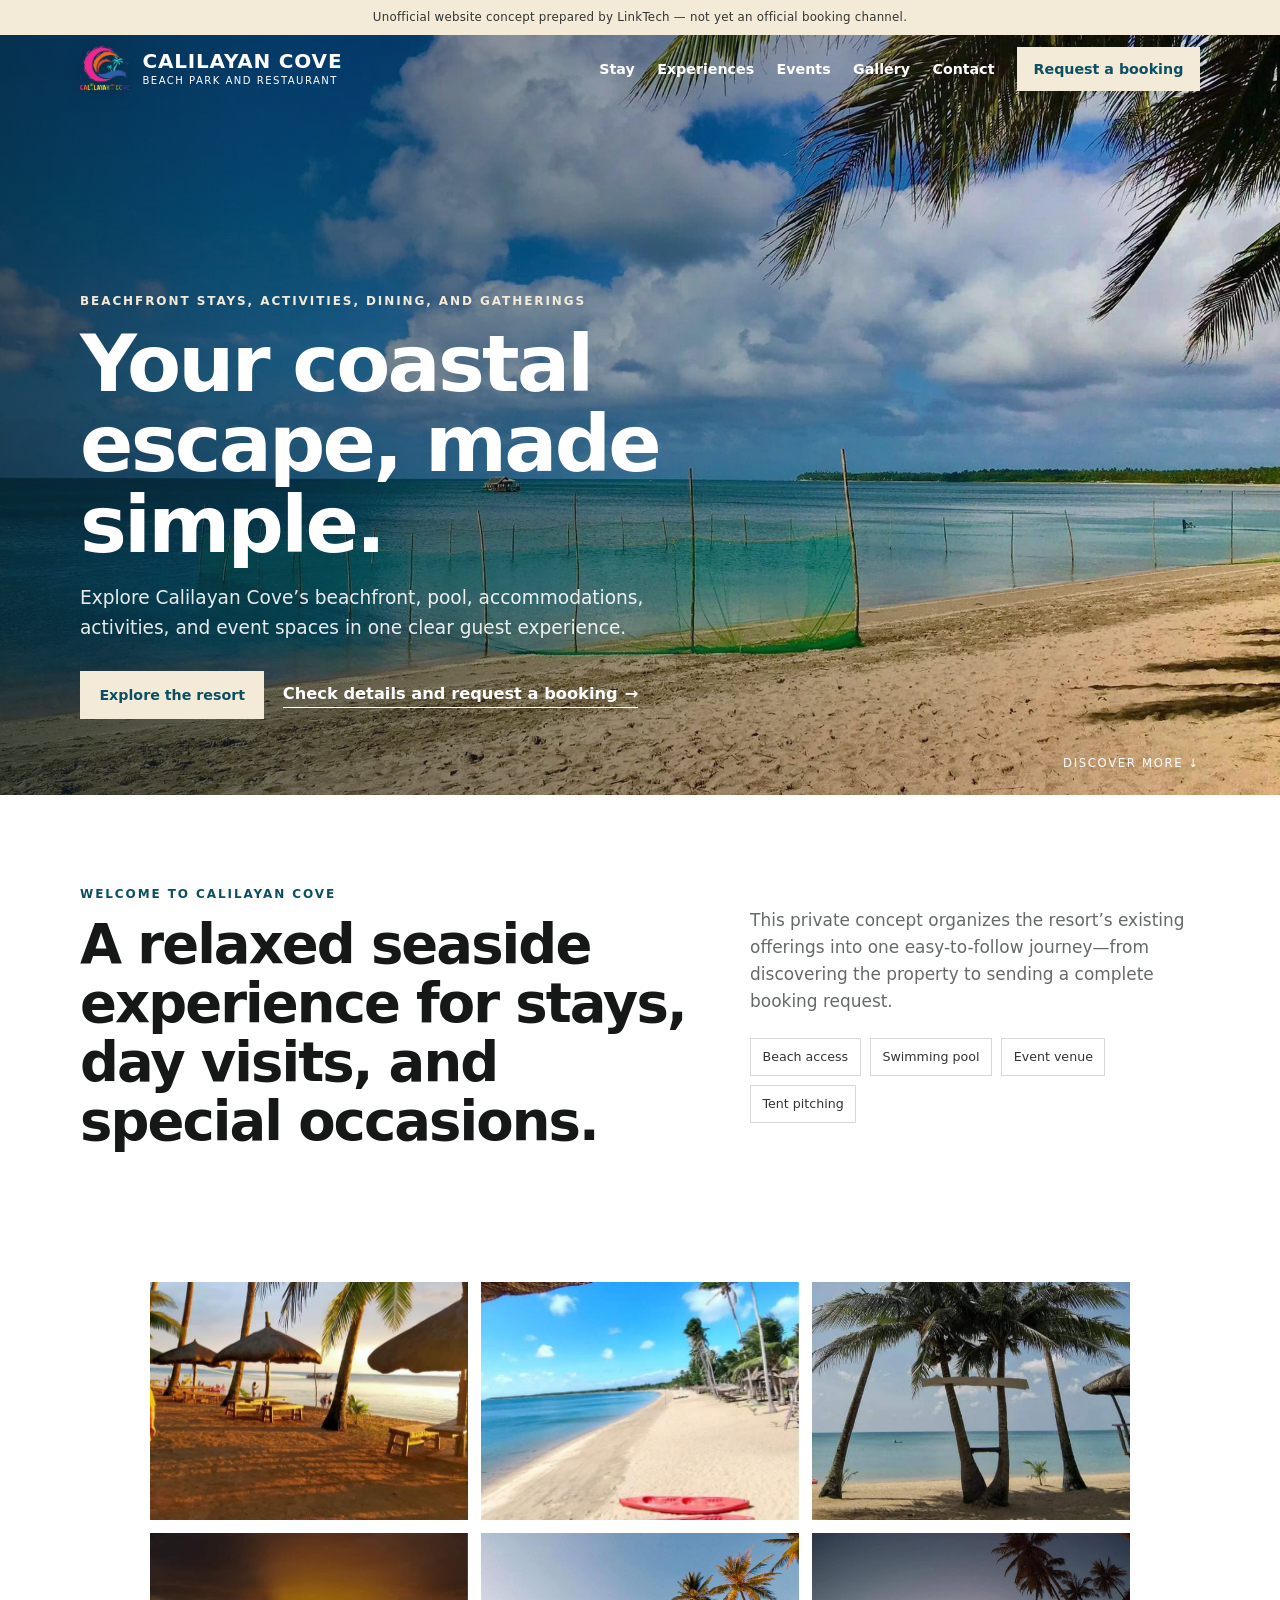
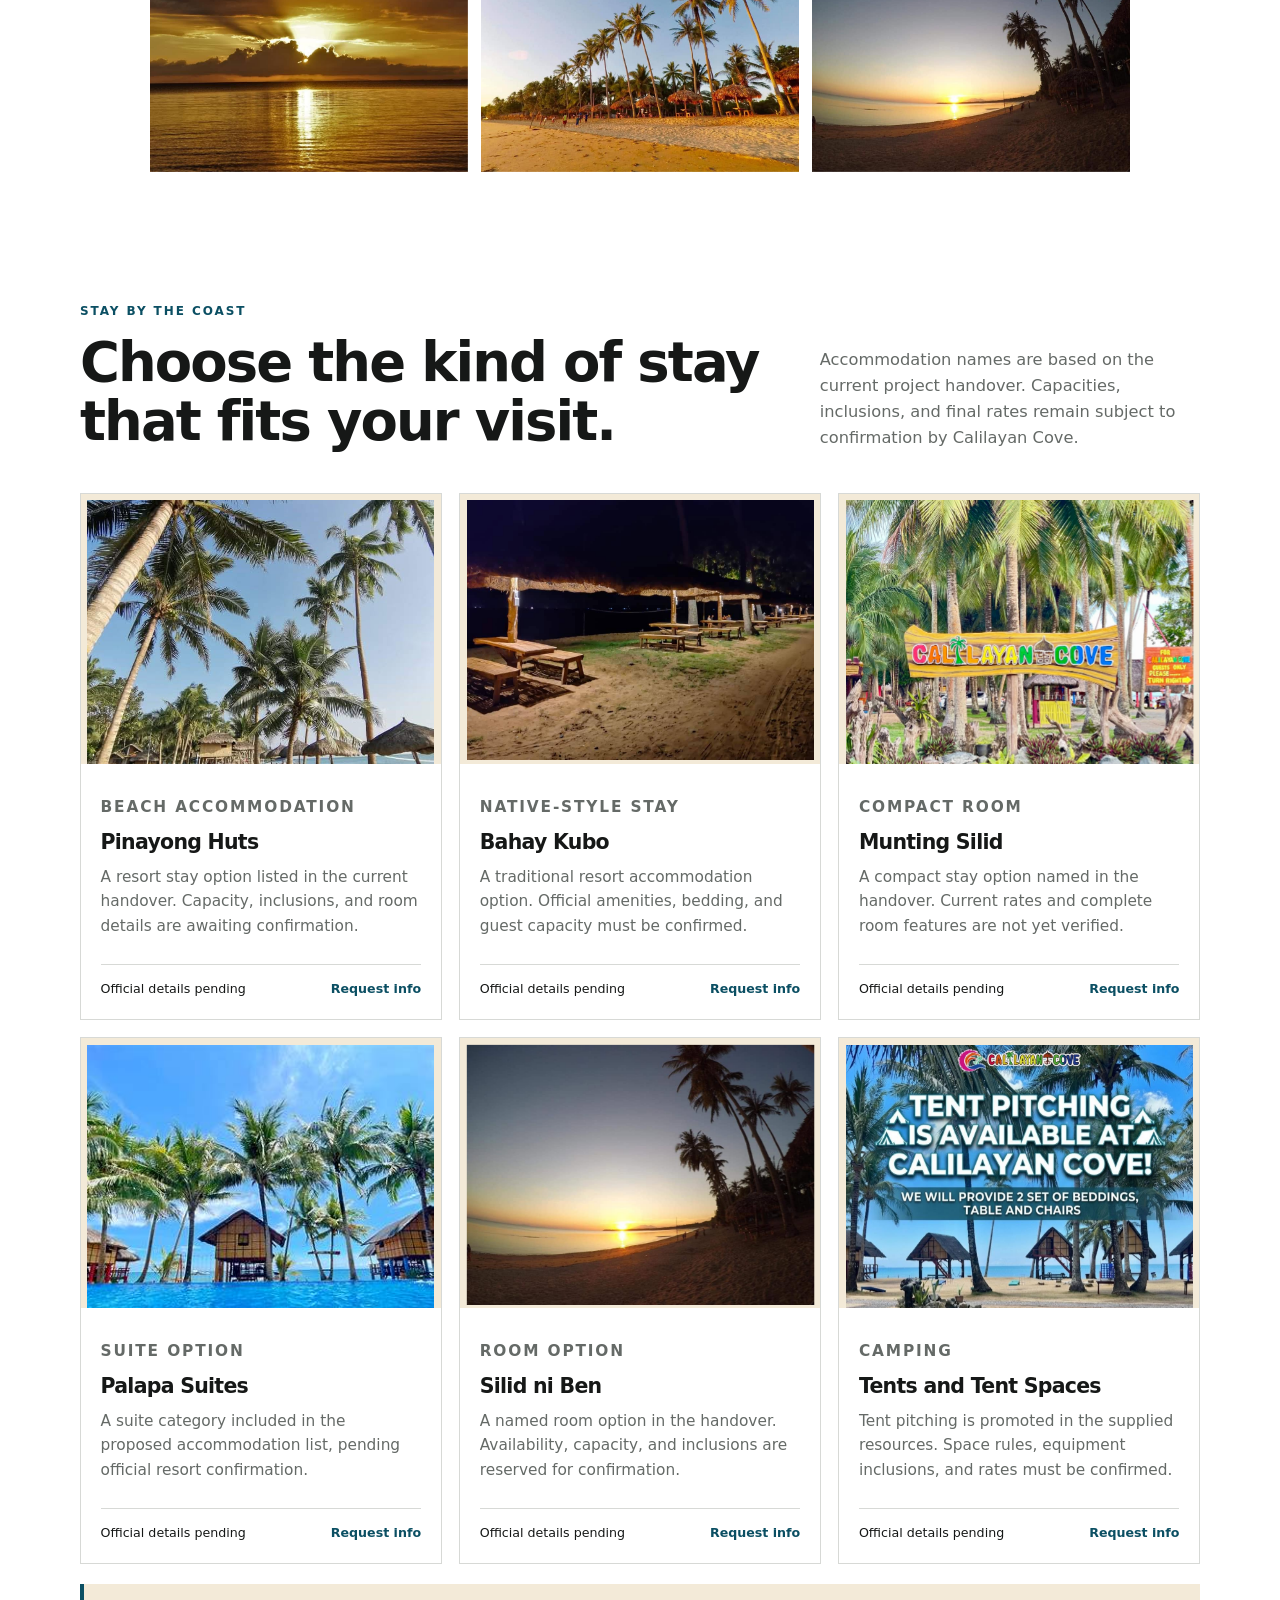
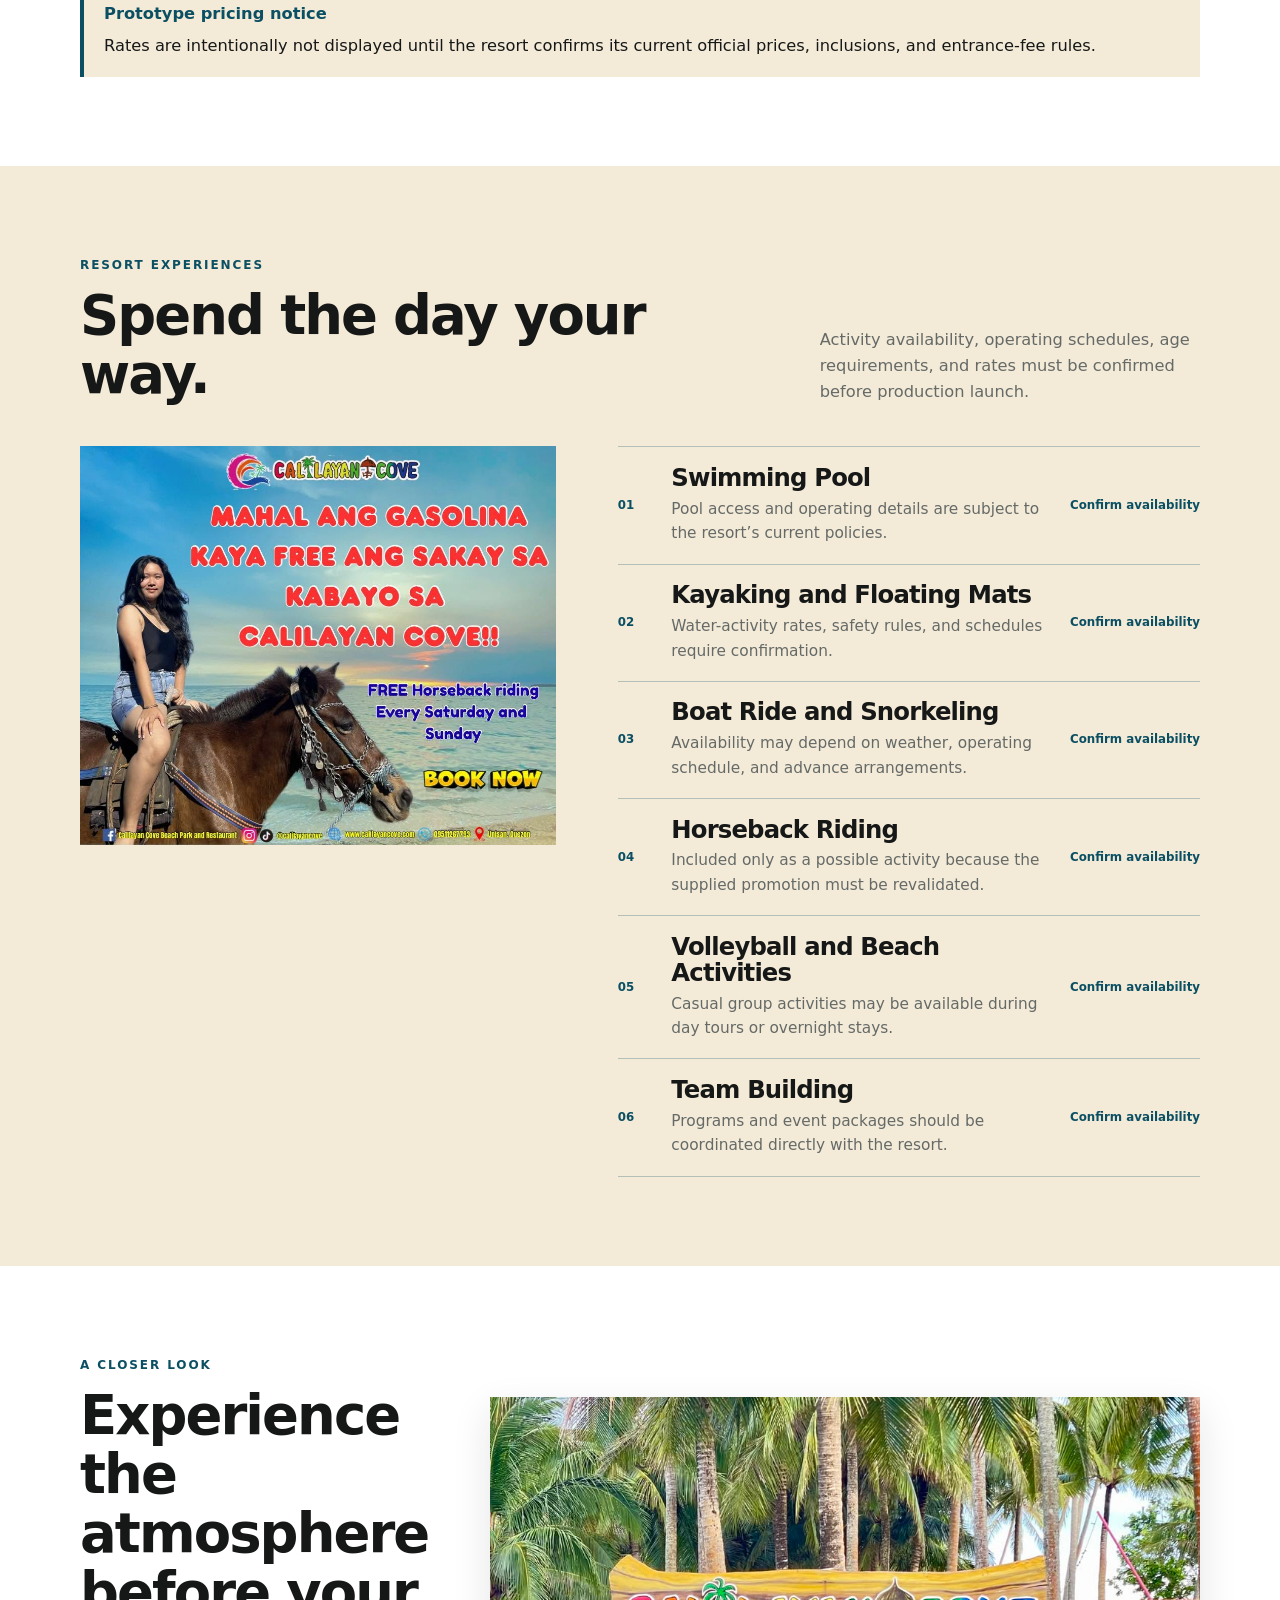
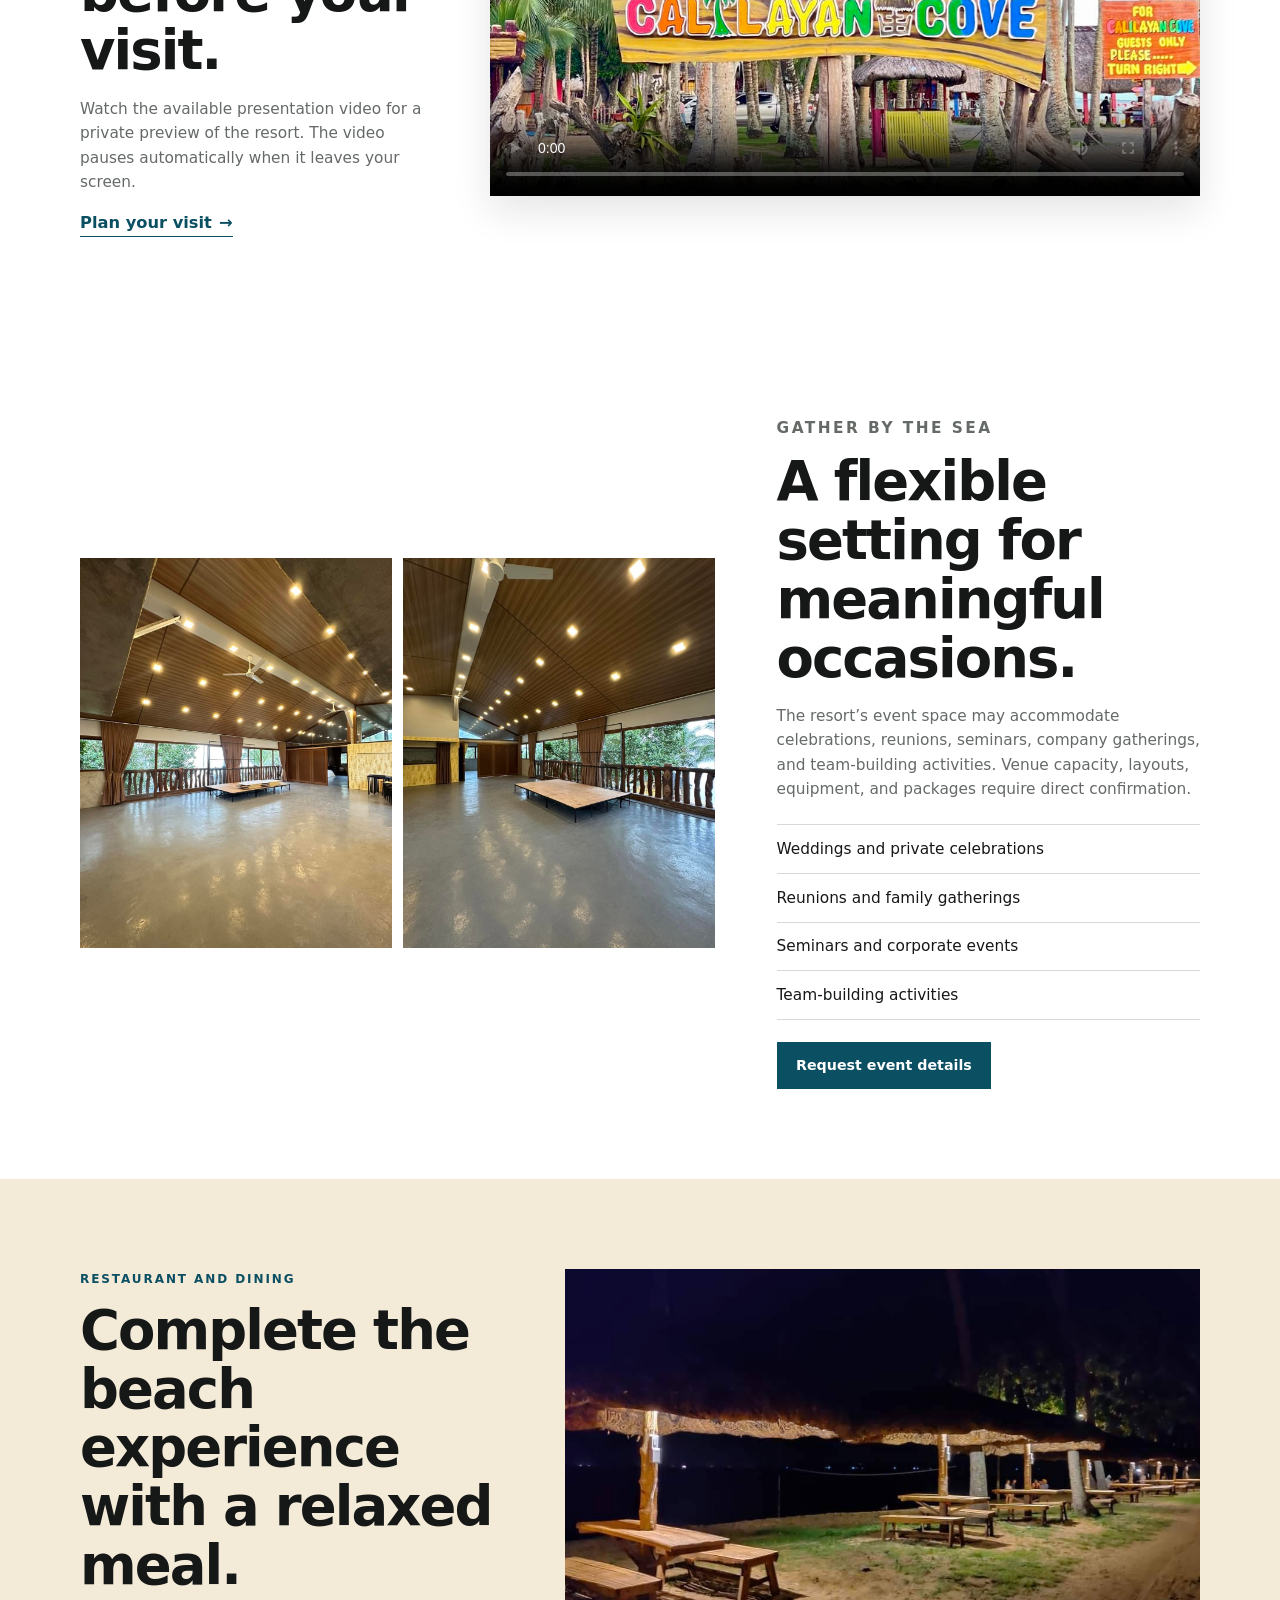
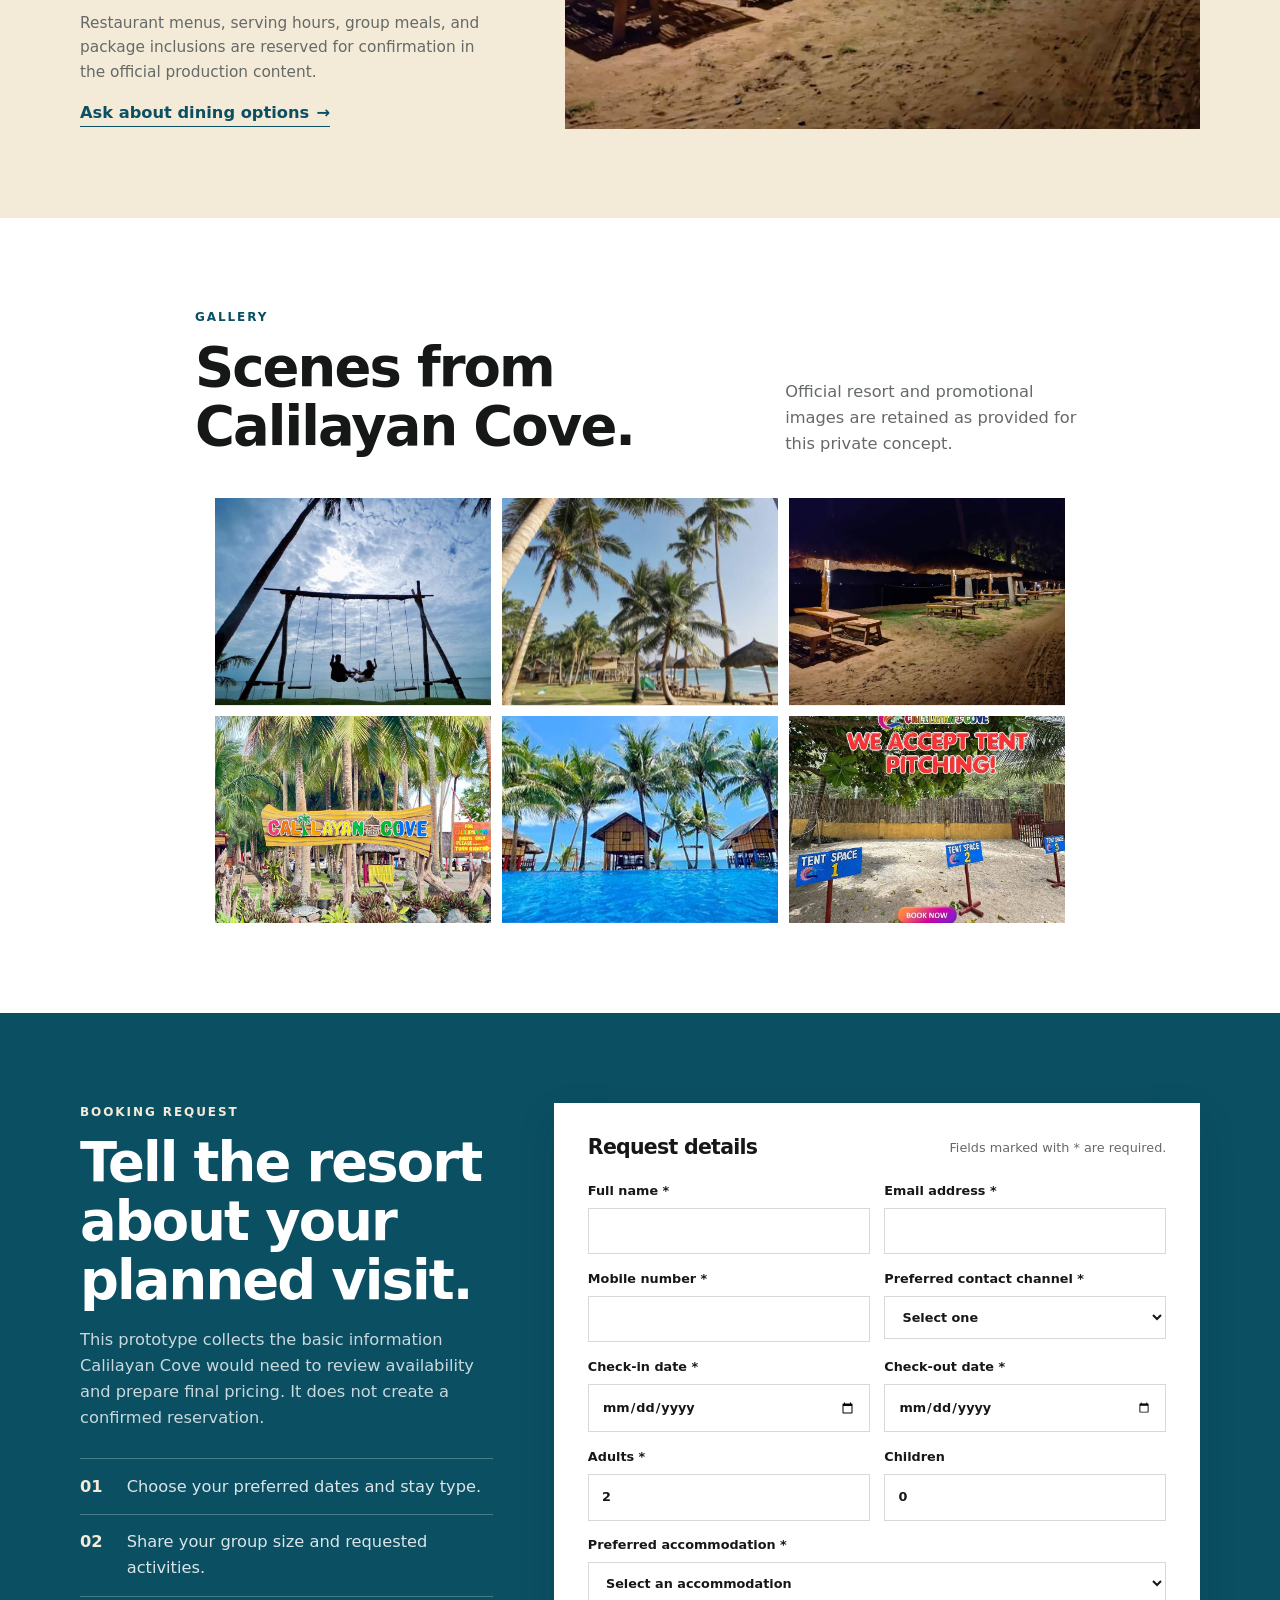
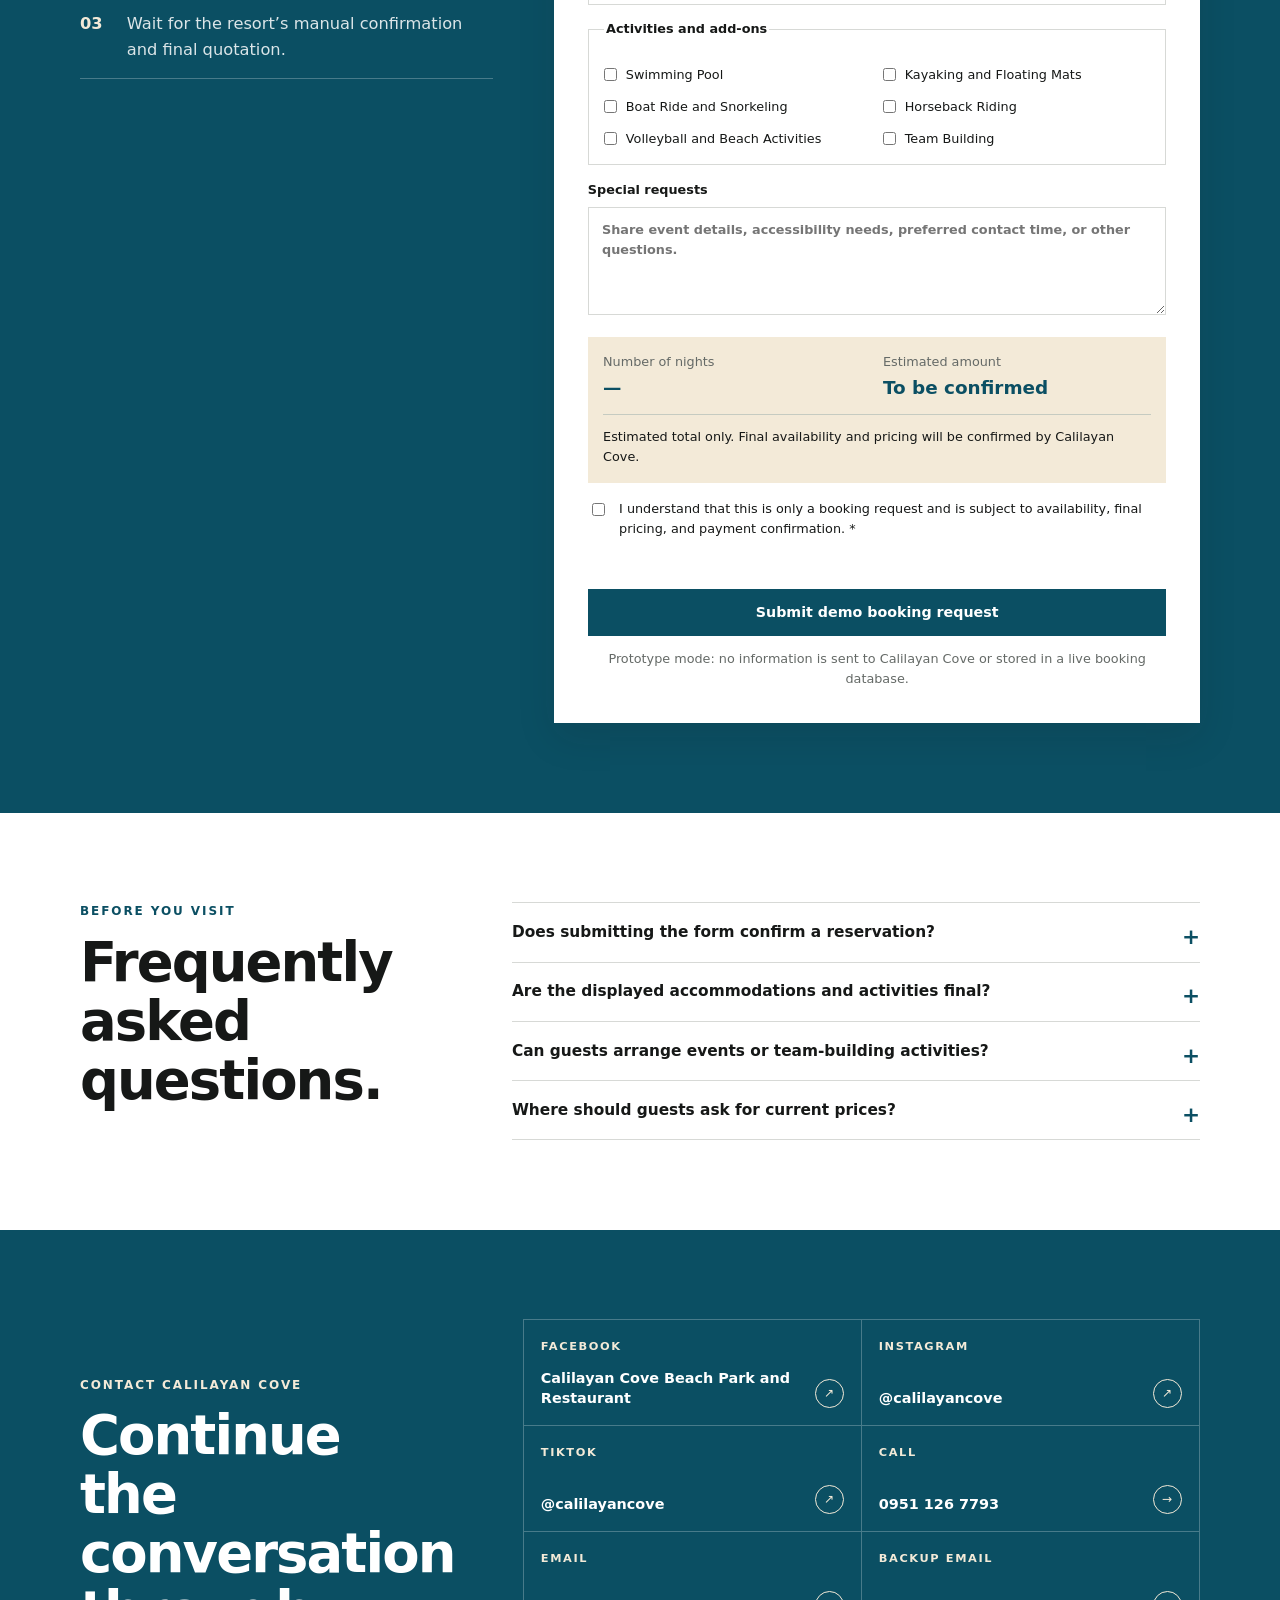
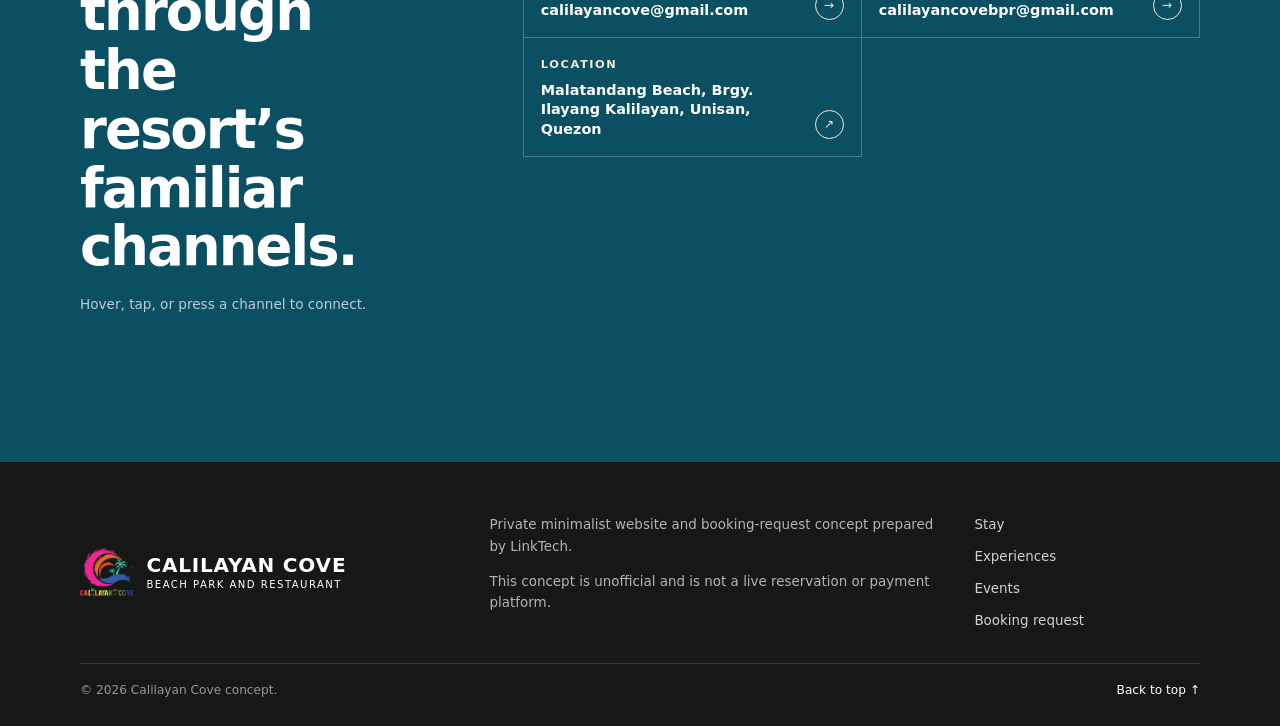
==== commit e45851e0: "Enlarge six-image beachfront grid" ====
--- a/index.html
+++ b/index.html
@@ -9,7 +9,7 @@
   <link rel="icon" type="image/png" href="assets/images/fav.png?v=4">
   <link rel="shortcut icon" type="image/png" href="assets/images/fav.png?v=4">
   <link rel="apple-touch-icon" href="assets/images/fav.png?v=4">
-  <link rel="stylesheet" href="styles/main.css?v=20">
+  <link rel="stylesheet" href="styles/main.css?v=21">
 </head>
 <body>
   <a class="skip-link" href="#main-content">Skip to content</a>
--- a/styles/main.css
+++ b/styles/main.css
@@ -322,7 +322,7 @@
 summary { padding: 1.25rem 2rem 1.25rem 0; cursor: pointer; font-weight: 750; list-style: none; position: relative; }
 summary::-webkit-details-marker { display: none; }
 summary::after { content: "+"; position: absolute; right: 0; color: var(--ocean); font-size: 1.35rem; }
-details[open] summary::after { content: "−"; }
+details[open] summary::after { content: "âˆ’"; }
 details p { margin: 0 0 1.25rem; color: var(--gray-600); }
 
 .contact-section { background: var(--ocean); color: var(--white); }
@@ -963,7 +963,7 @@
 
 
 
-/* V9: balanced editorial gallery — two large side stacks and three compact center images */
+/* V9: balanced editorial gallery â€” two large side stacks and three compact center images */
 .gallery-grid--v9 {
   display: grid;
   grid-template-columns: repeat(3, minmax(0, 1fr));
@@ -1259,7 +1259,7 @@
 }
 
 
-/* V12: clean reference-style gallery — four equal cards in a strict 2 x 2 grid */
+/* V12: clean reference-style gallery â€” four equal cards in a strict 2 x 2 grid */
 .gallery-grid.gallery-grid--v12 {
   width: min(100%, 1120px);
   margin-inline: auto;
@@ -1341,7 +1341,7 @@
 }
 
 
-/* V13: exact reference-style gallery — six equal cards in a strict 3 x 2 grid */
+/* V13: exact reference-style gallery â€” six equal cards in a strict 3 x 2 grid */
 .gallery-grid.gallery-grid--v13 {
   width: min(100%, 1320px) !important;
   margin-inline: auto !important;
@@ -2540,8 +2540,8 @@
   Converts the former three-image media strip into a clean,
   equal-sized six-image grid.
 
-  Desktop: 3 columns × 2 rows
-  Tablet:  2 columns × 3 rows
+  Desktop: 3 columns Ã— 2 rows
+  Tablet:  2 columns Ã— 3 rows
   Mobile:  1 column
 */
 
@@ -2641,3 +2641,28 @@
   }
 }
 /* V20 SIX IMAGE MEDIA END */
+
+
+/* V21 MEDIA GRID SIZE TUNE START */
+.media-band.media-band--six {
+  padding-block: clamp(2.1rem, 3.2vw, 3.2rem) !important;
+}
+
+.media-band--six .media-grid--six {
+  width: min(calc(100% - 2rem), 980px) !important;
+  gap: 0.8rem !important;
+}
+
+@media (max-width: 980px) {
+  .media-band--six .media-grid--six {
+    width: min(calc(100% - 2rem), 840px) !important;
+  }
+}
+
+@media (max-width: 680px) {
+  .media-band--six .media-grid--six {
+    width: min(calc(100% - 1.25rem), 560px) !important;
+    gap: 0.7rem !important;
+  }
+}
+/* V21 MEDIA GRID SIZE TUNE END */
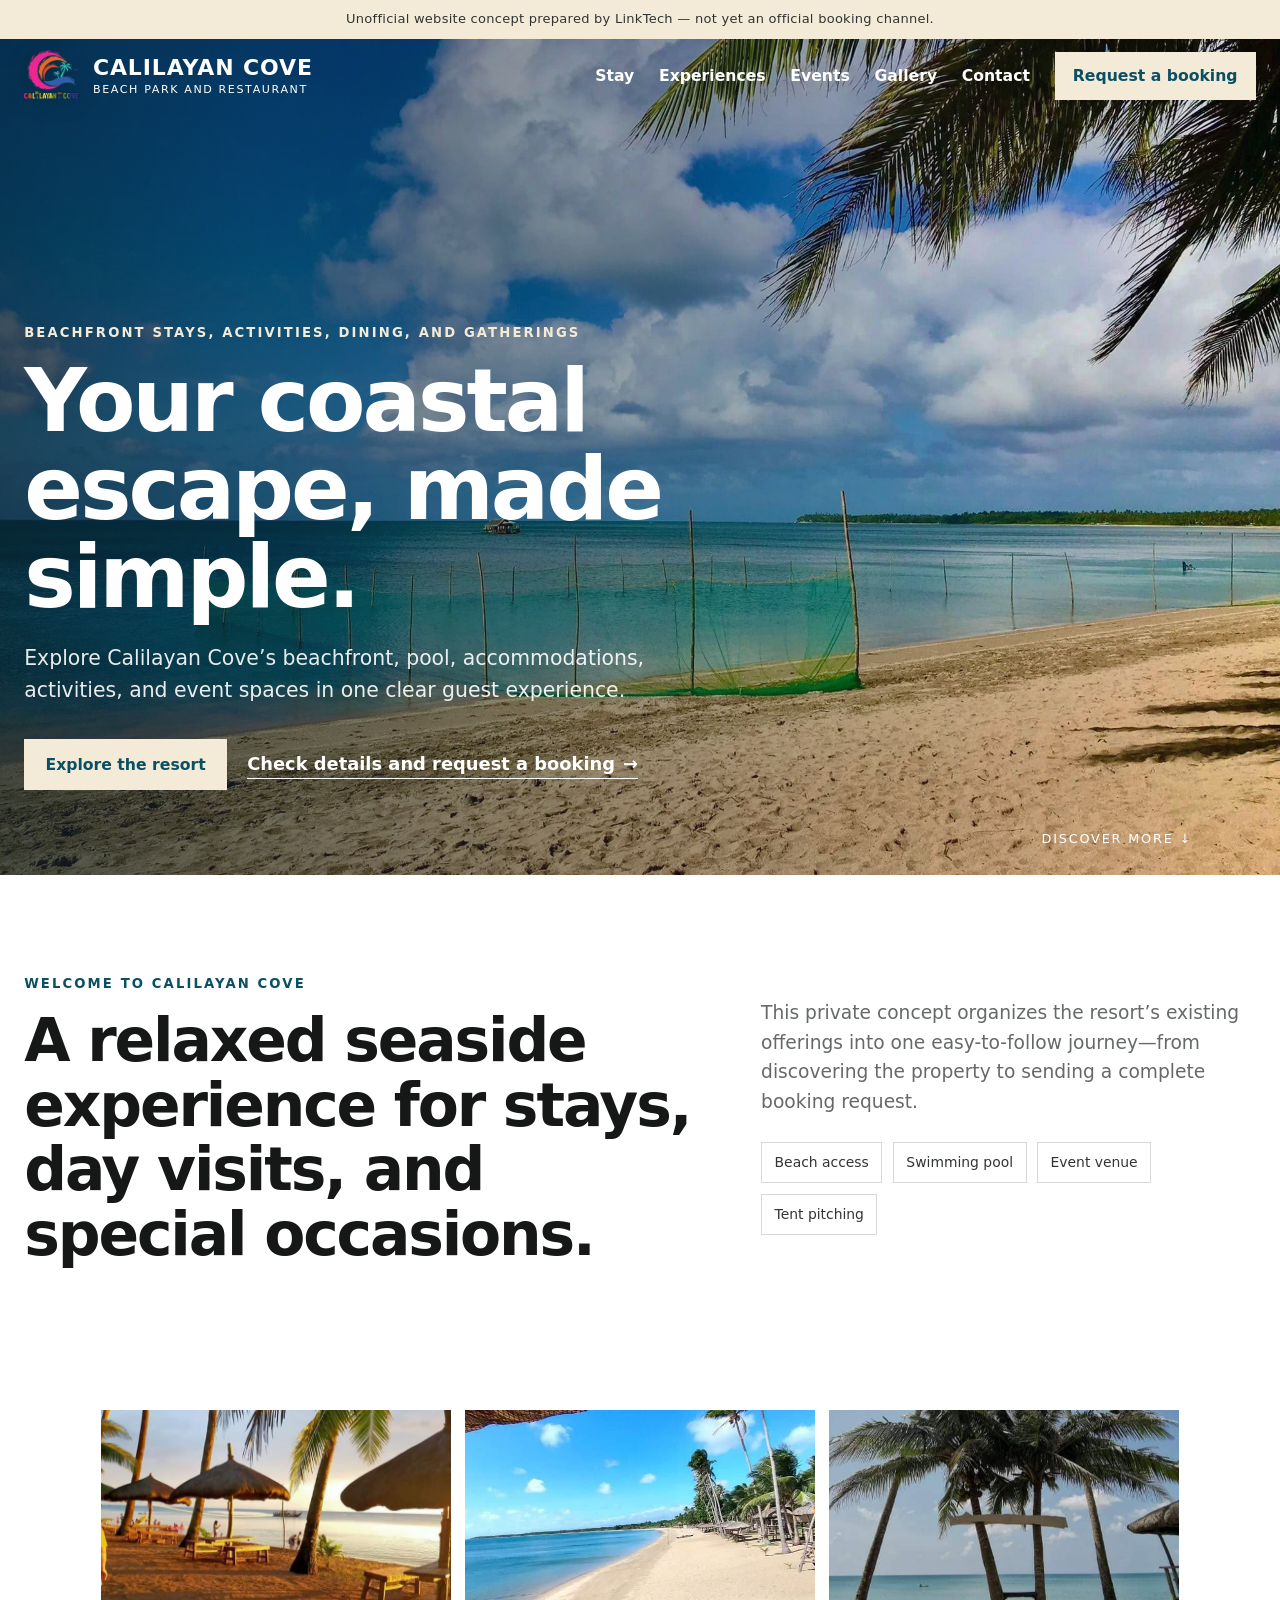
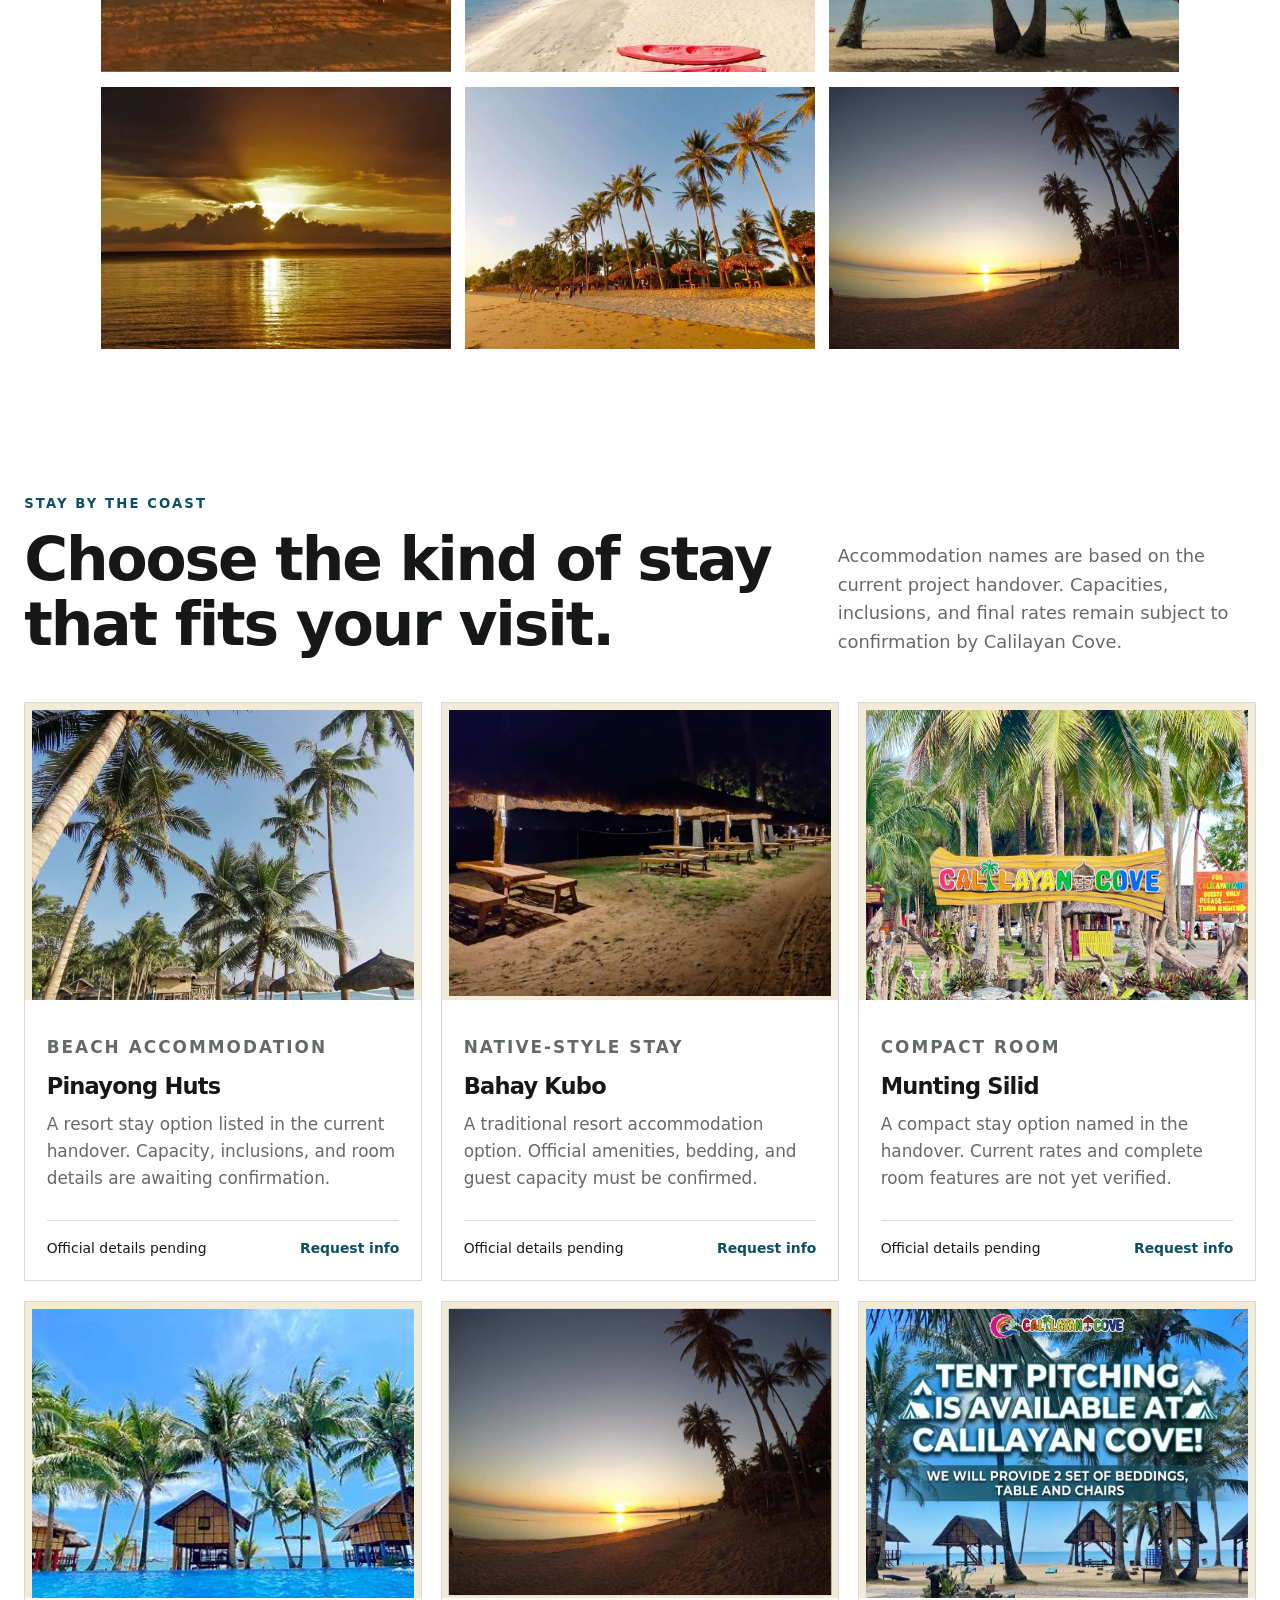
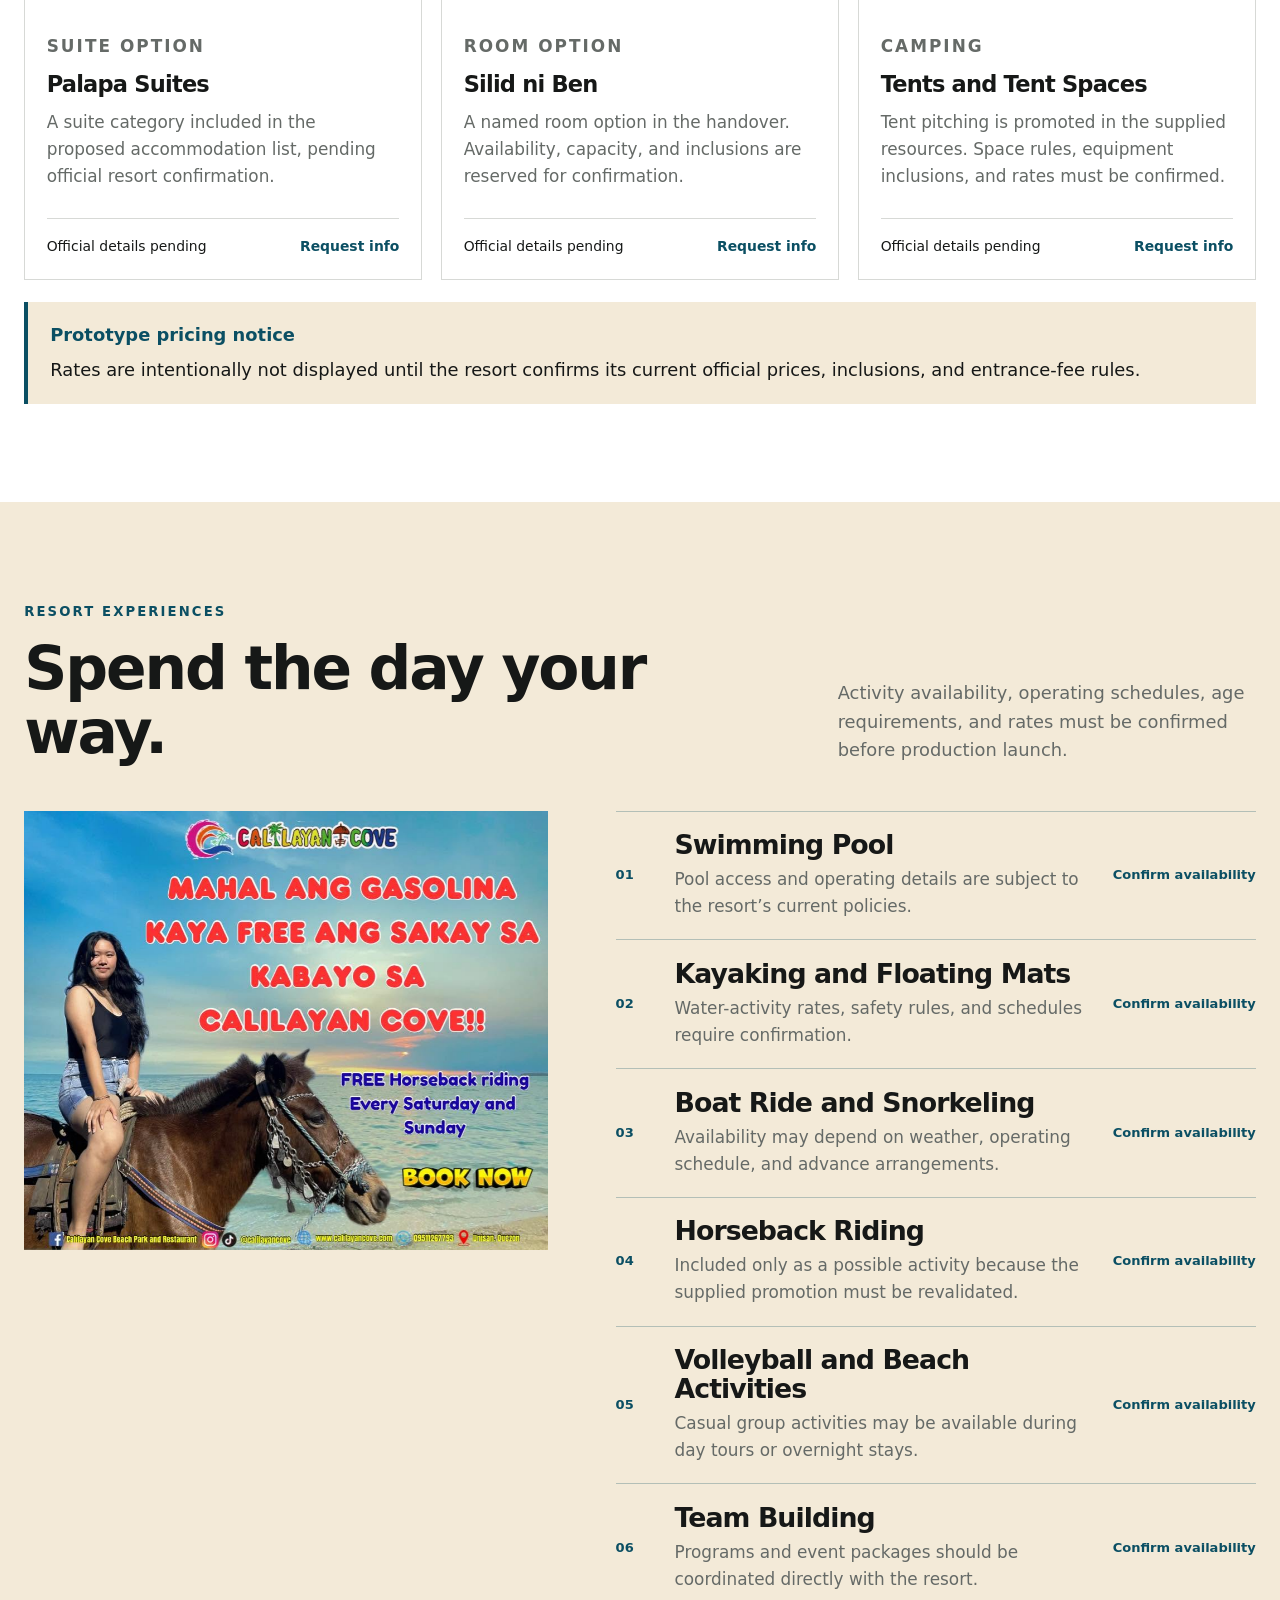
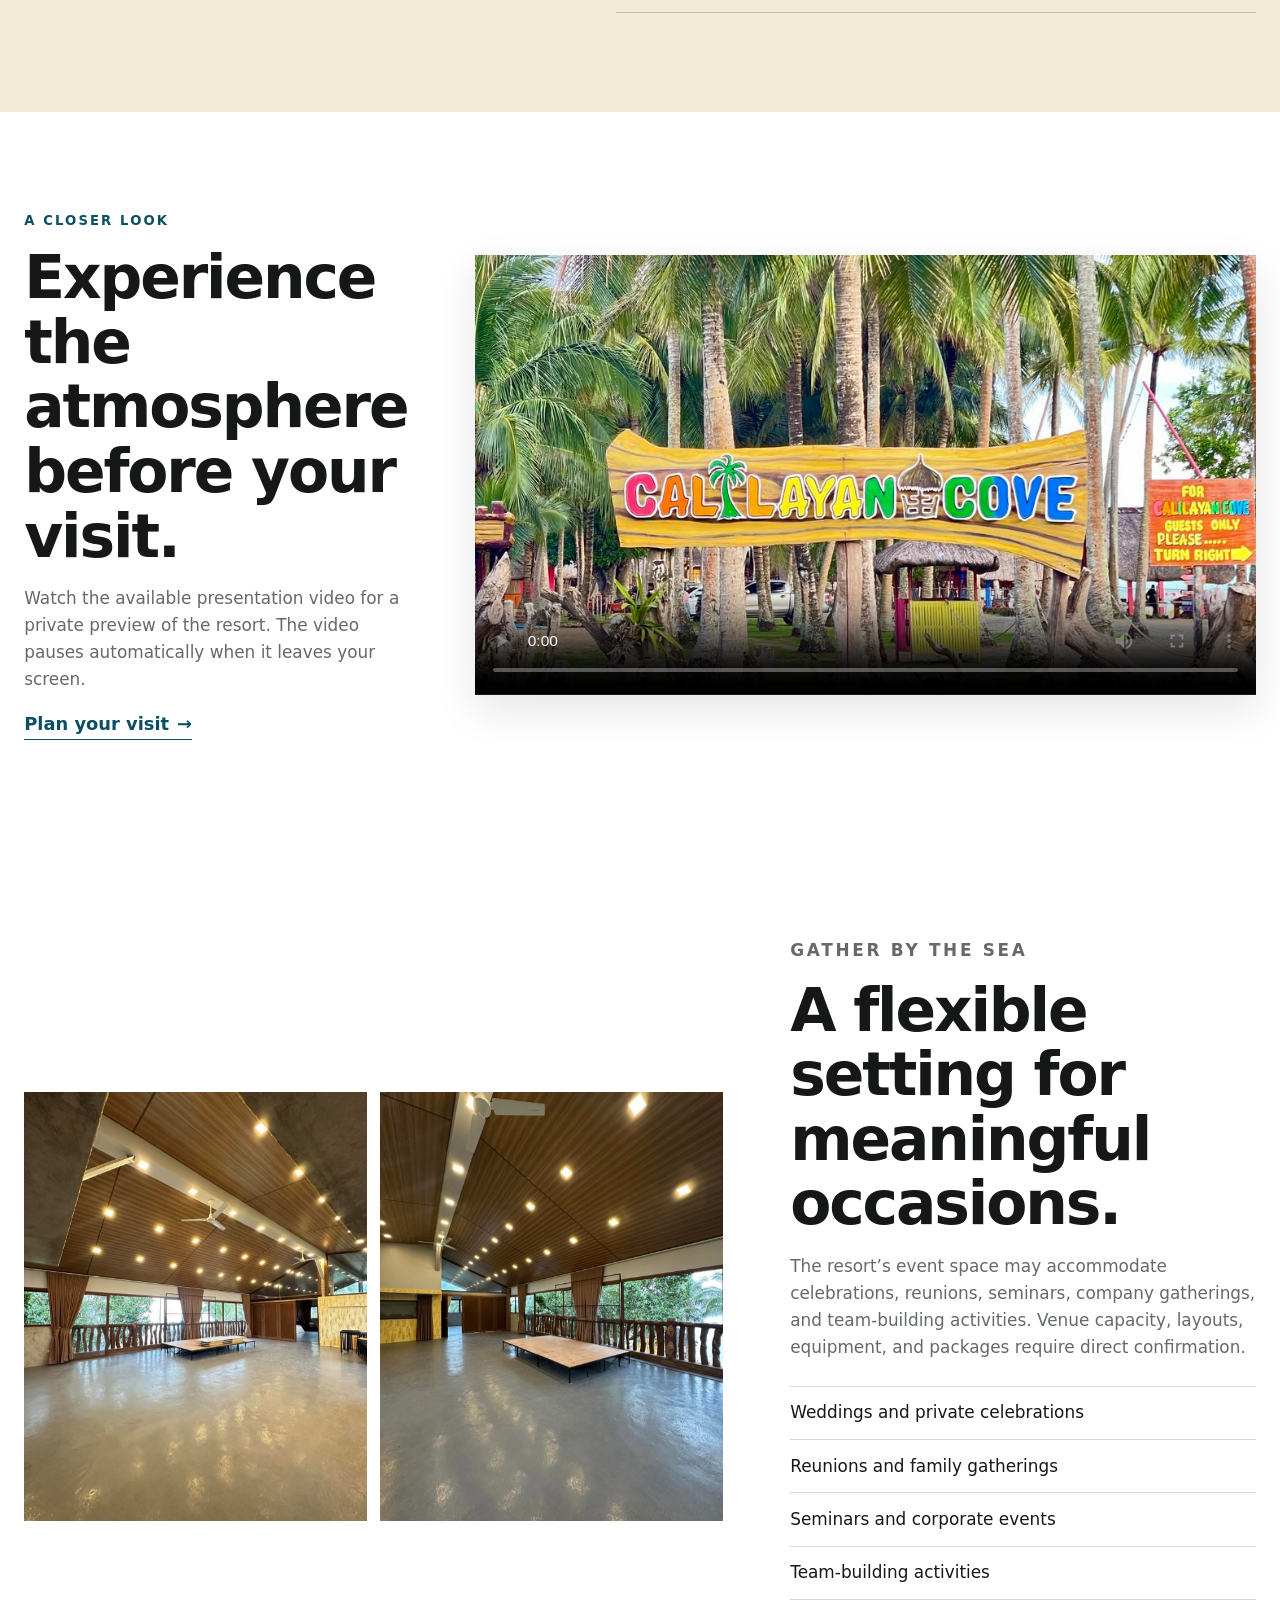
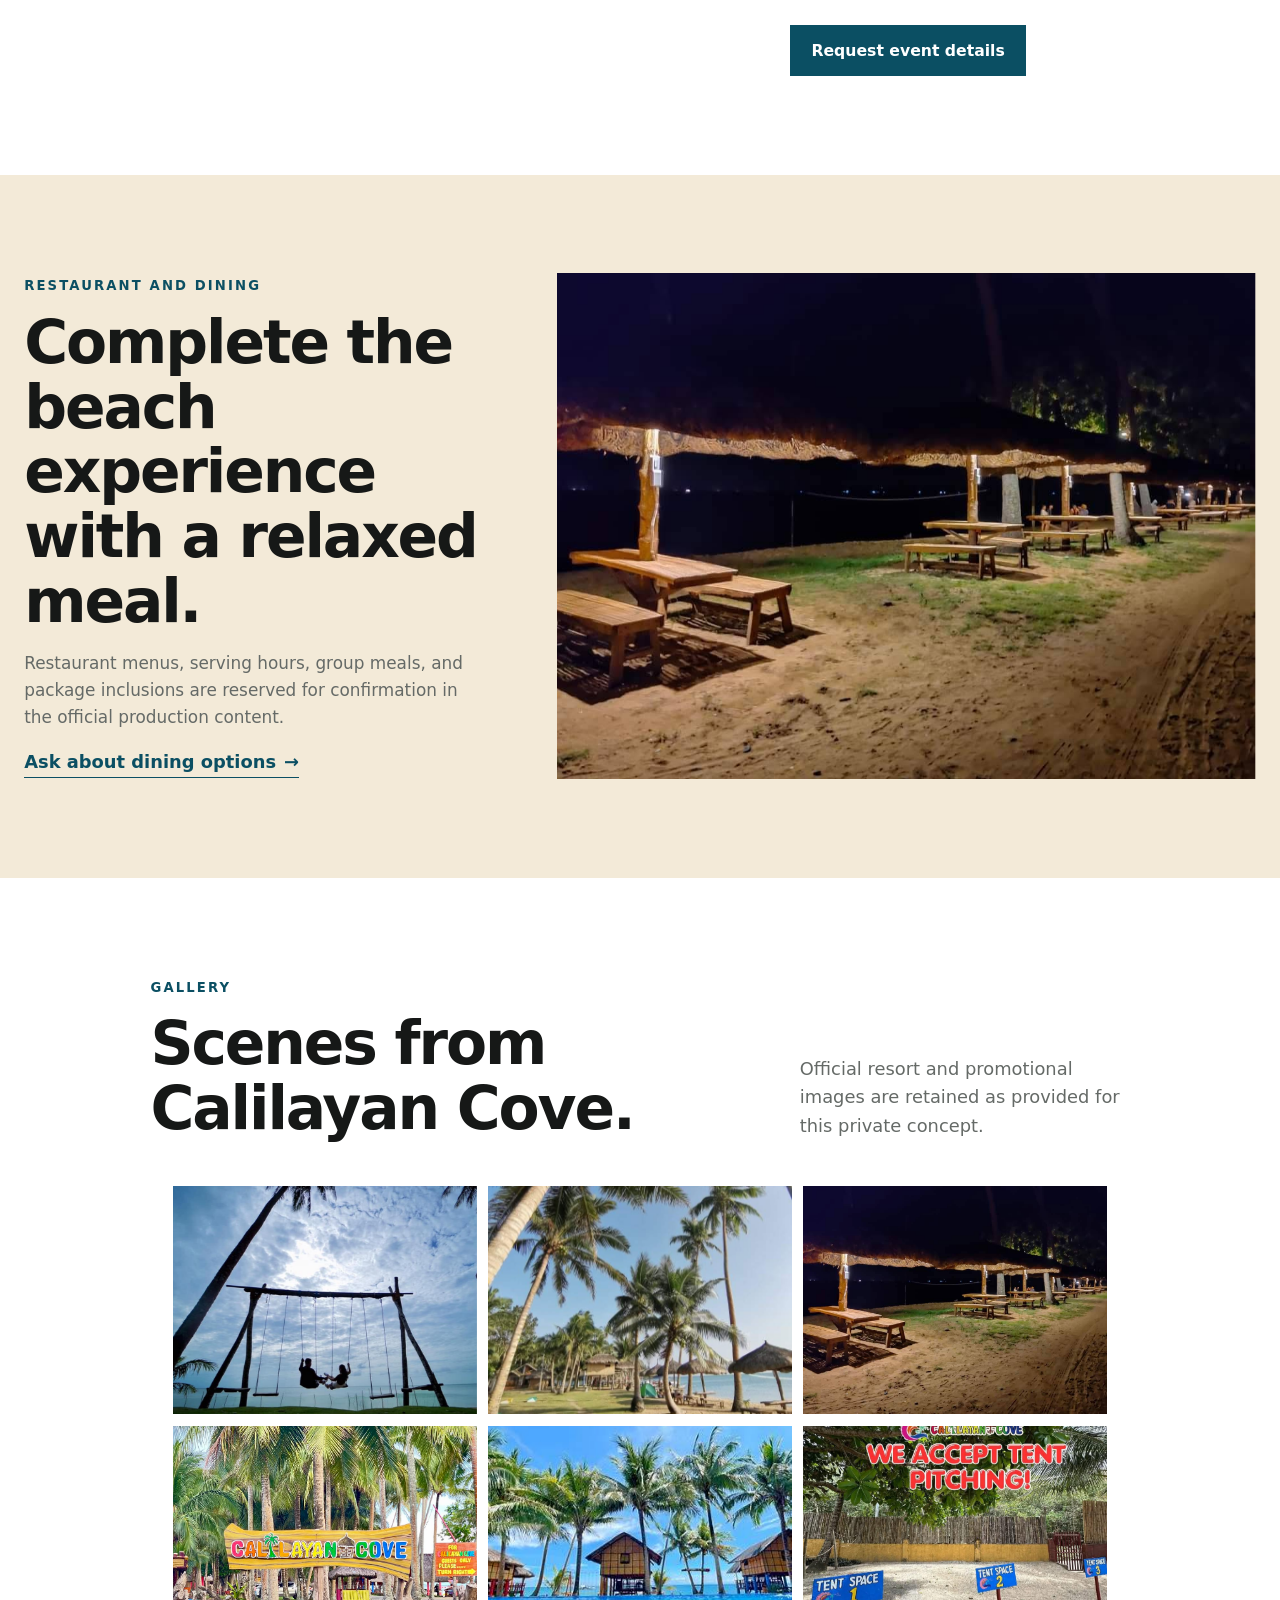
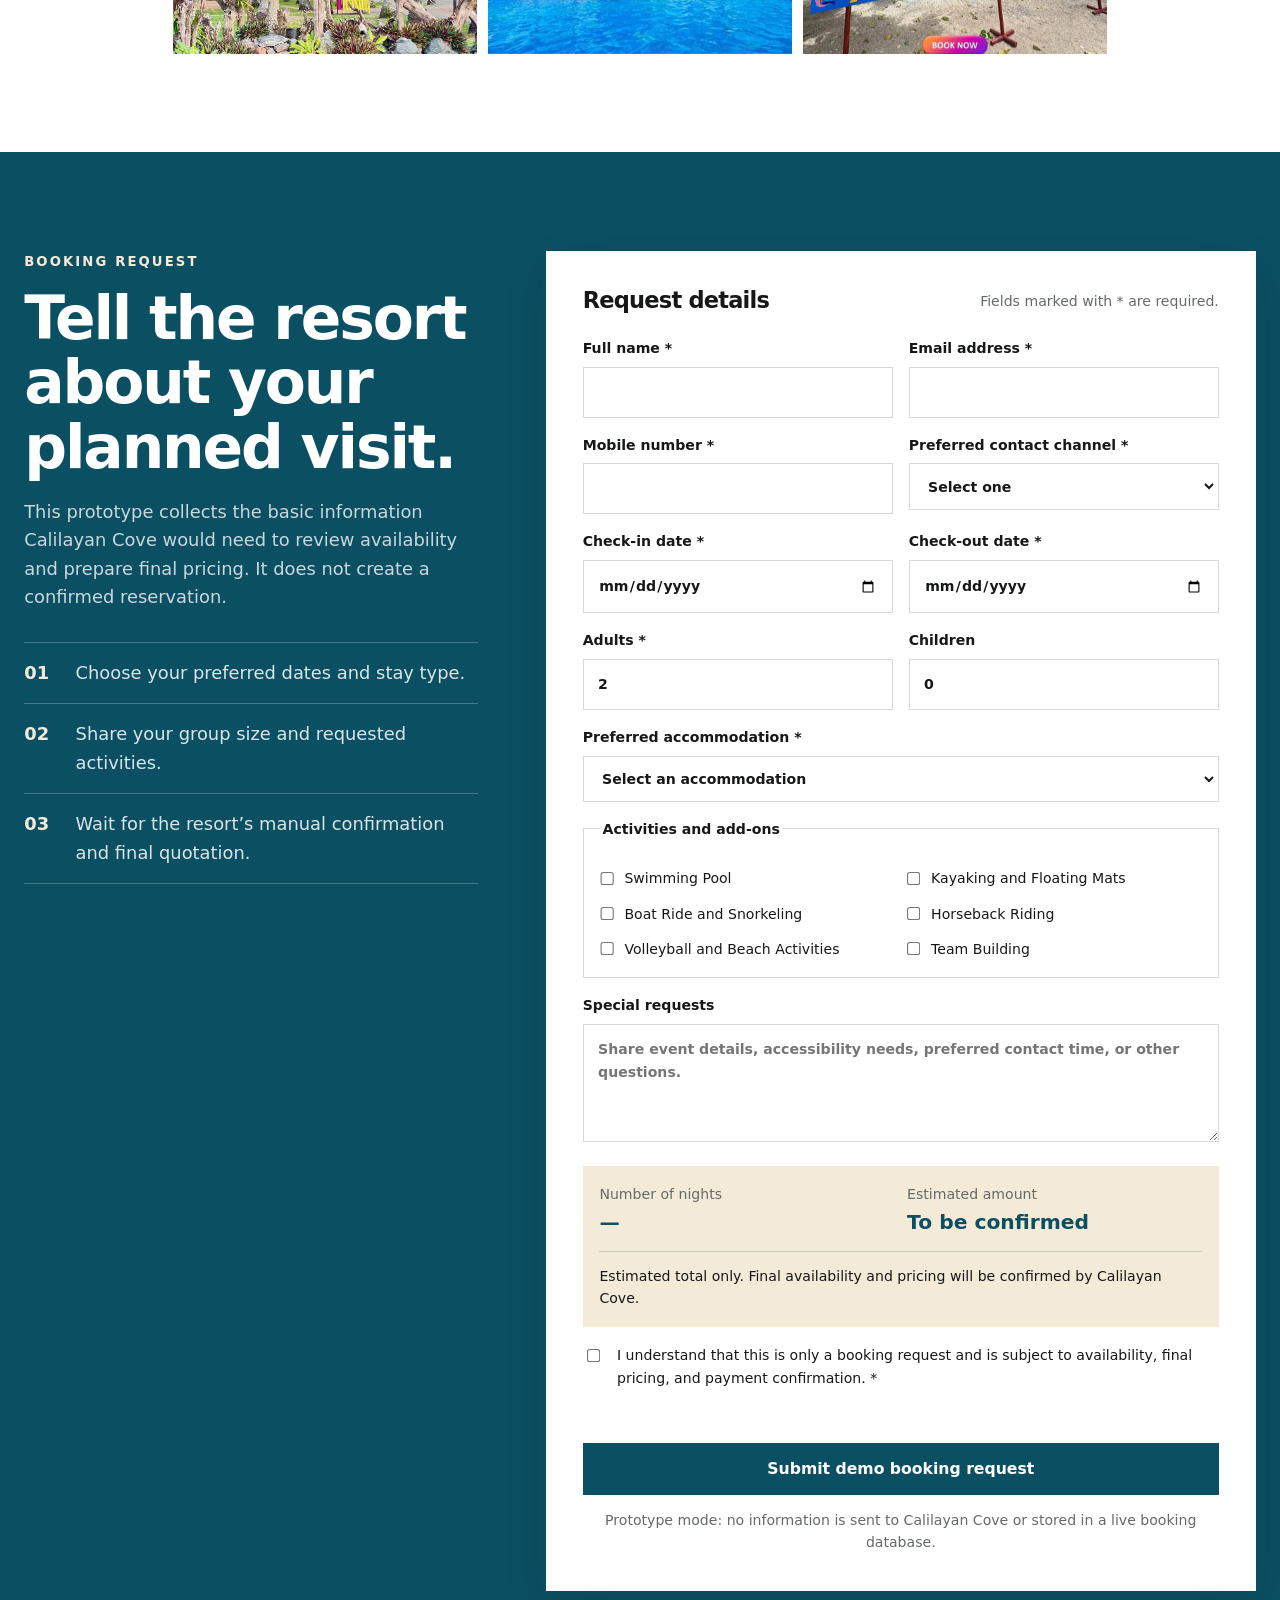
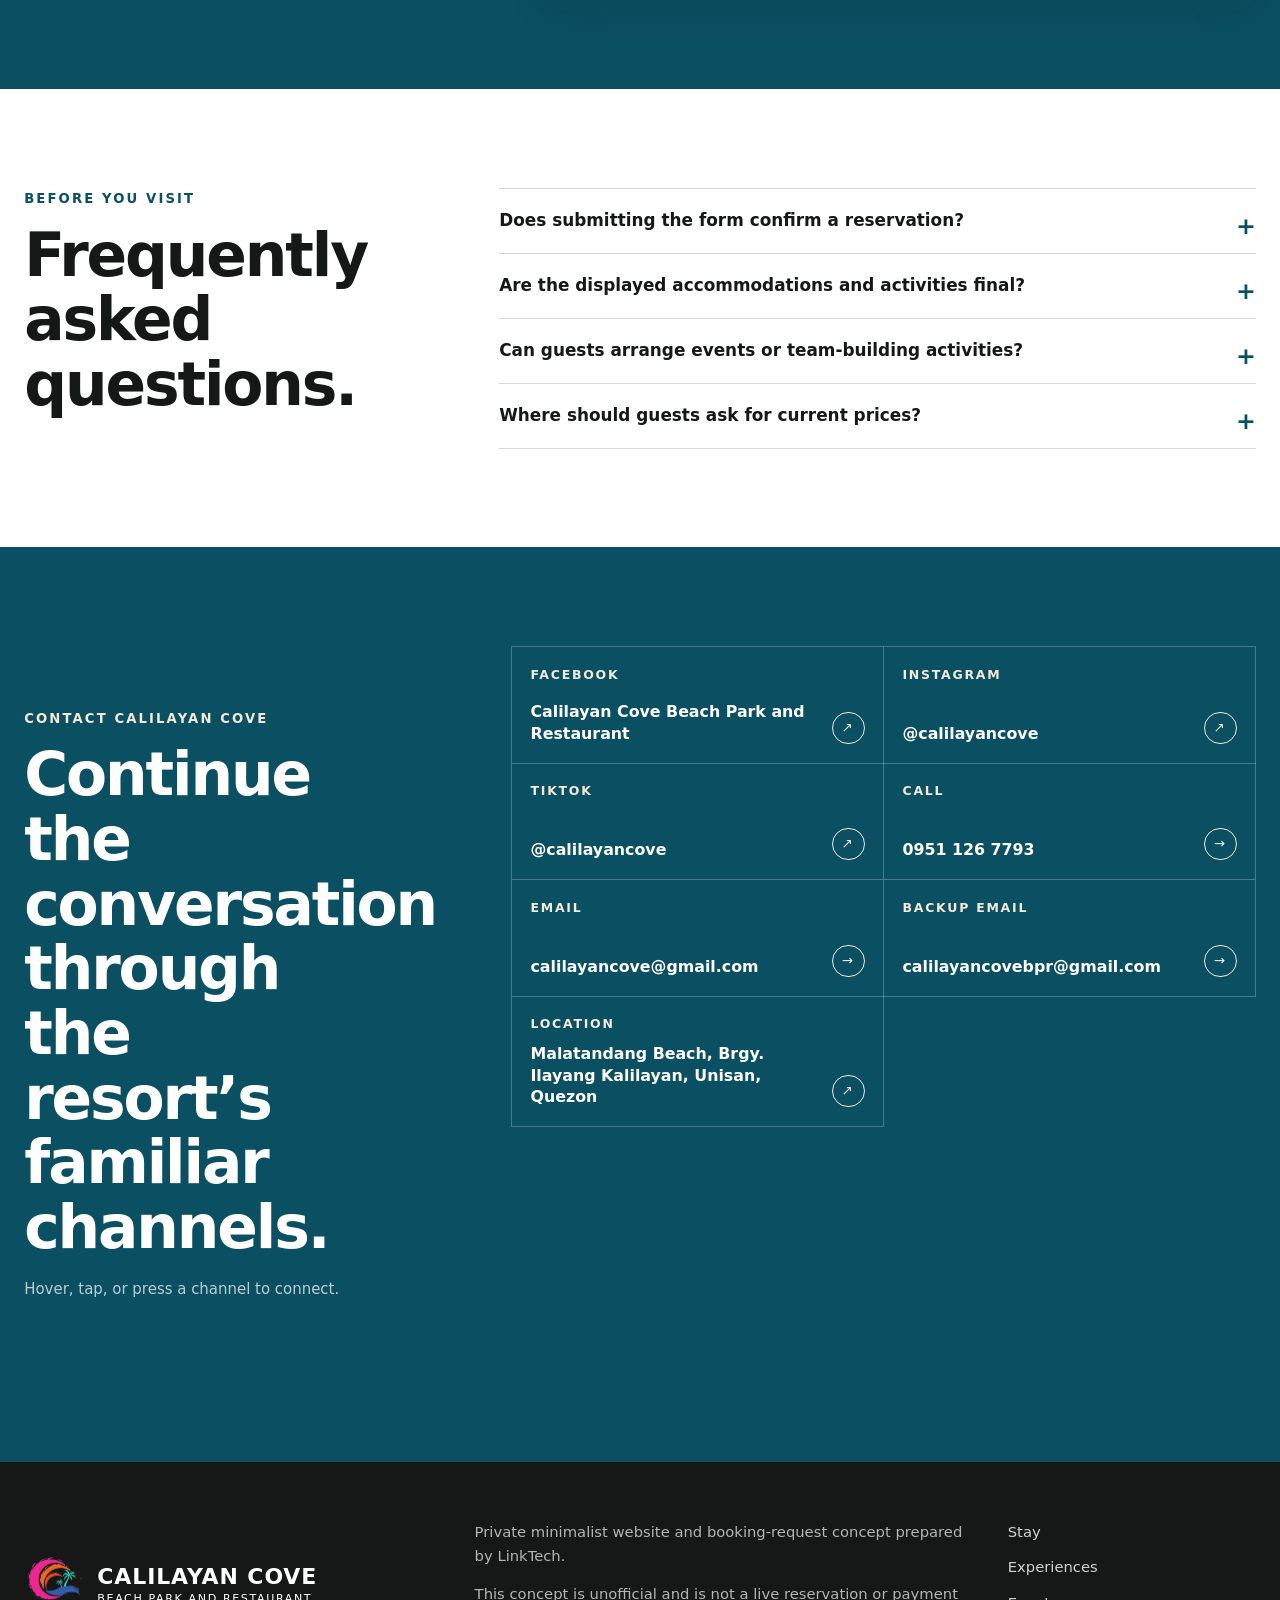
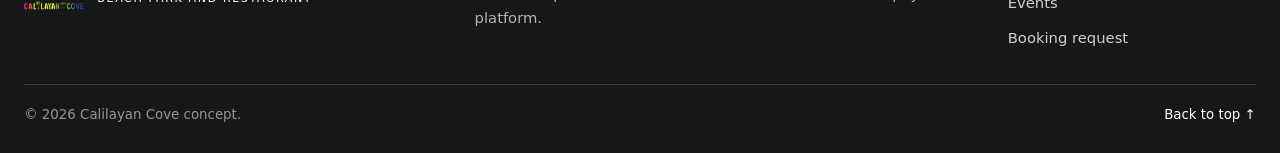
==== commit d5ed1723: "Match desktop view to approved 110 percent scale" ====
--- a/index.html
+++ b/index.html
@@ -9,7 +9,7 @@
   <link rel="icon" type="image/png" href="assets/images/fav.png?v=4">
   <link rel="shortcut icon" type="image/png" href="assets/images/fav.png?v=4">
   <link rel="apple-touch-icon" href="assets/images/fav.png?v=4">
-  <link rel="stylesheet" href="styles/main.css?v=21">
+  <link rel="stylesheet" href="styles/main.css?v=22">
 </head>
 <body>
   <a class="skip-link" href="#main-content">Skip to content</a>
--- a/styles/main.css
+++ b/styles/main.css
@@ -2666,3 +2666,15 @@
   }
 }
 /* V21 MEDIA GRID SIZE TUNE END */
+
+/* V22 DESKTOP NORMAL-ZOOM SCALE START */
+/*
+  Makes the 100% desktop browser view match the approved 110% presentation.
+  Tablet and mobile layouts remain unchanged.
+*/
+@media (min-width: 981px) {
+  html {
+    zoom: 1.1;
+  }
+}
+/* V22 DESKTOP NORMAL-ZOOM SCALE END */
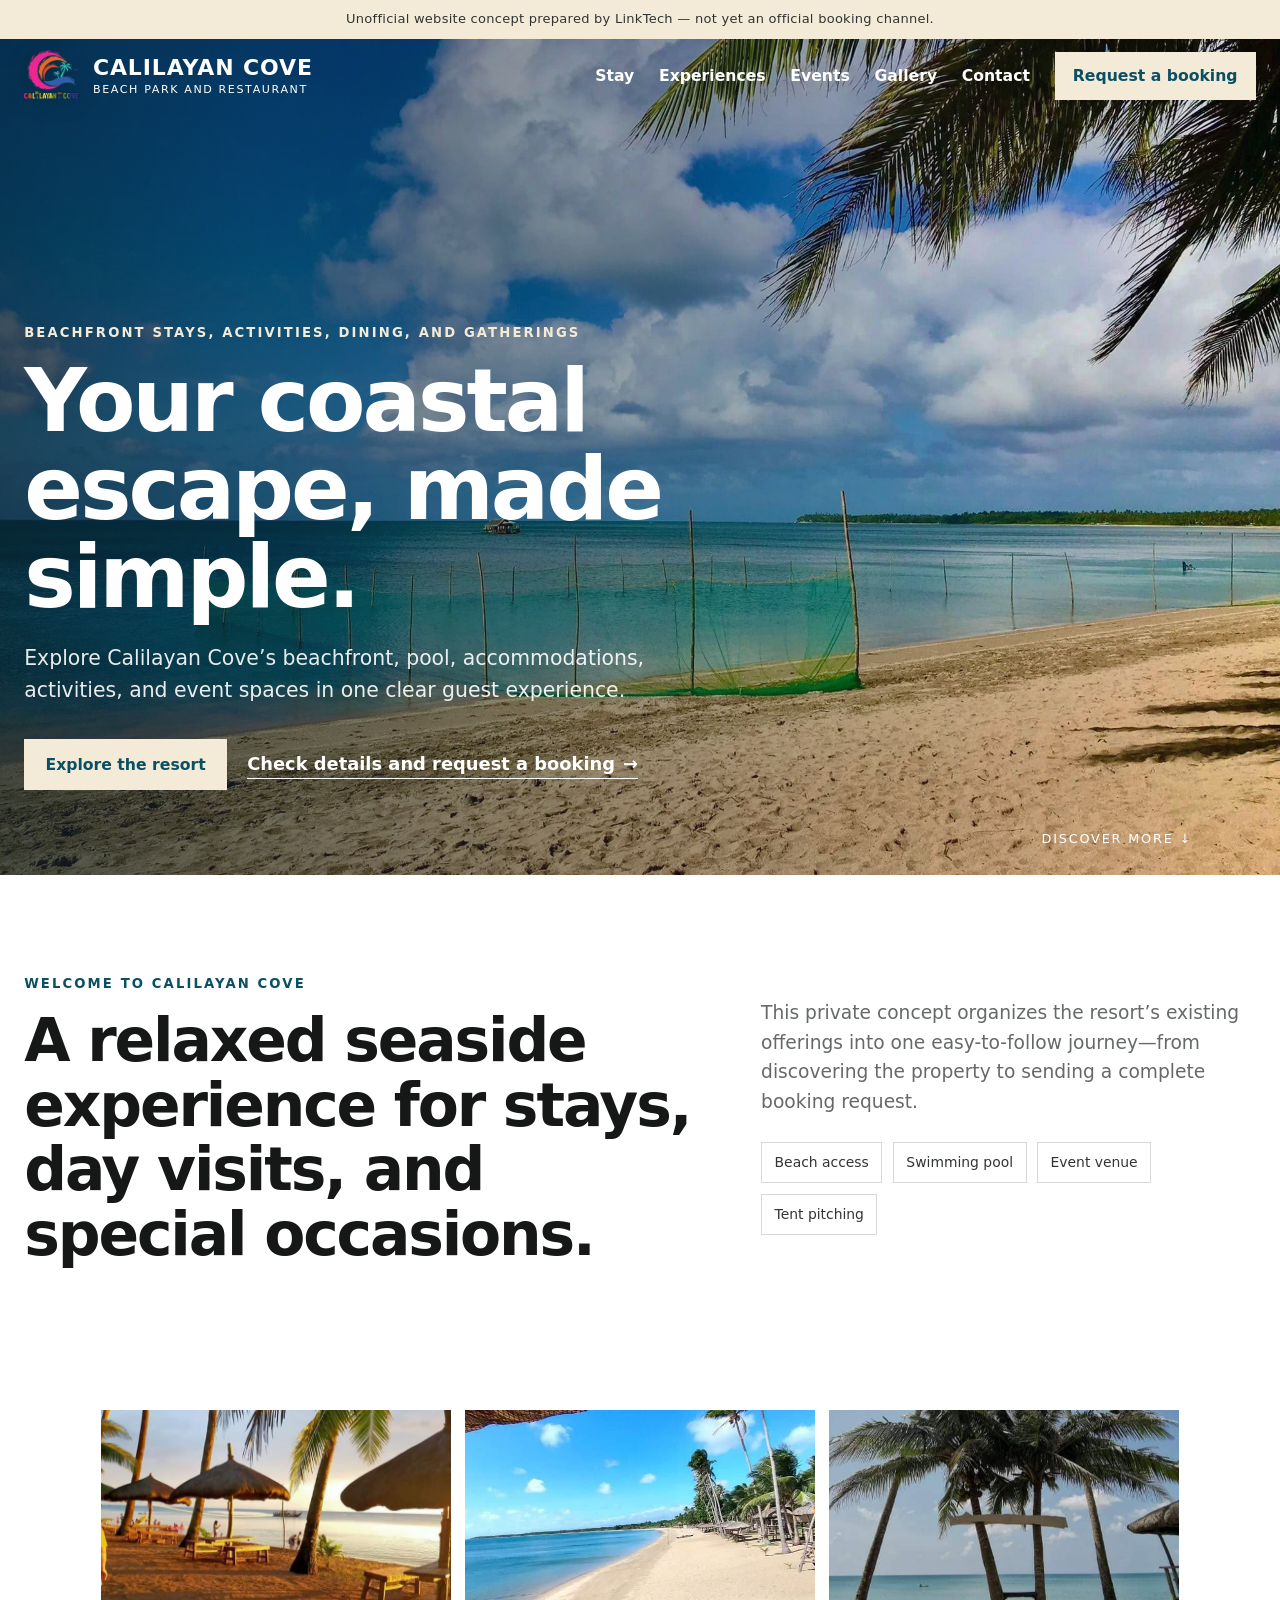
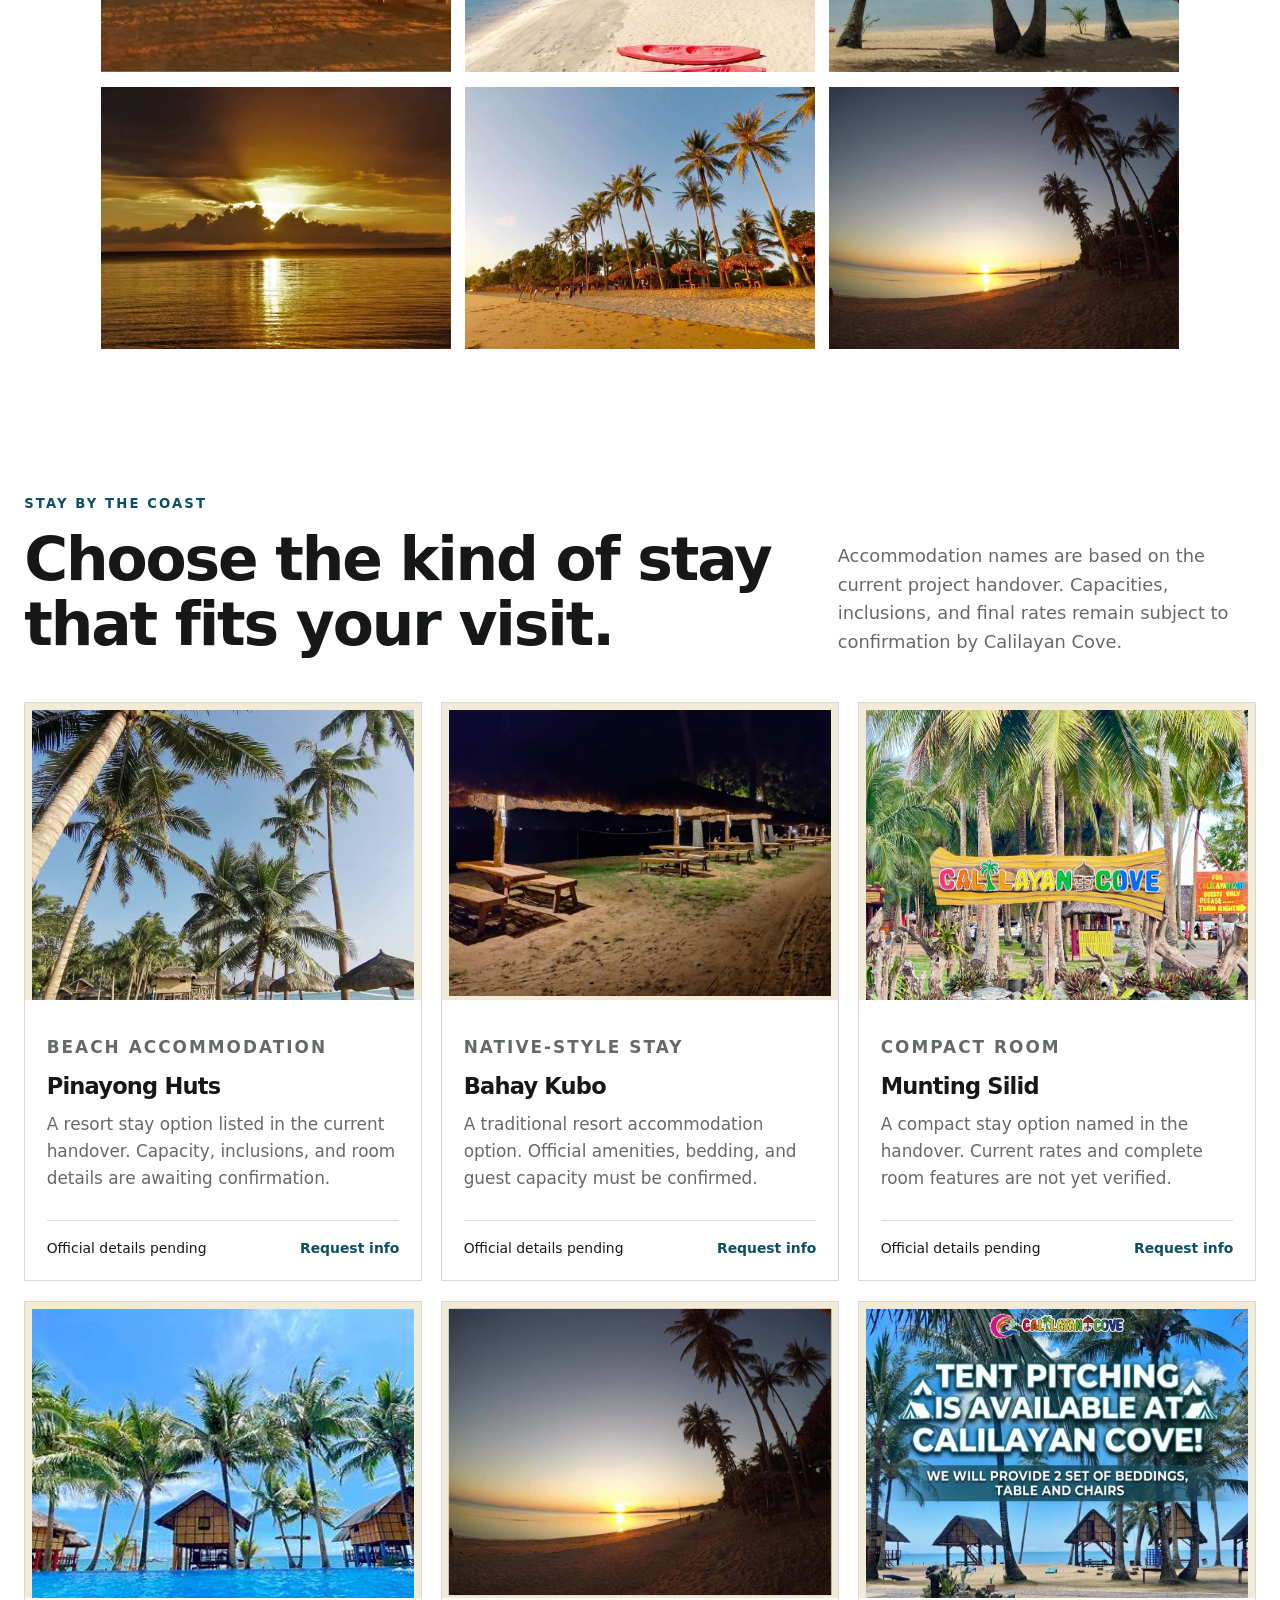
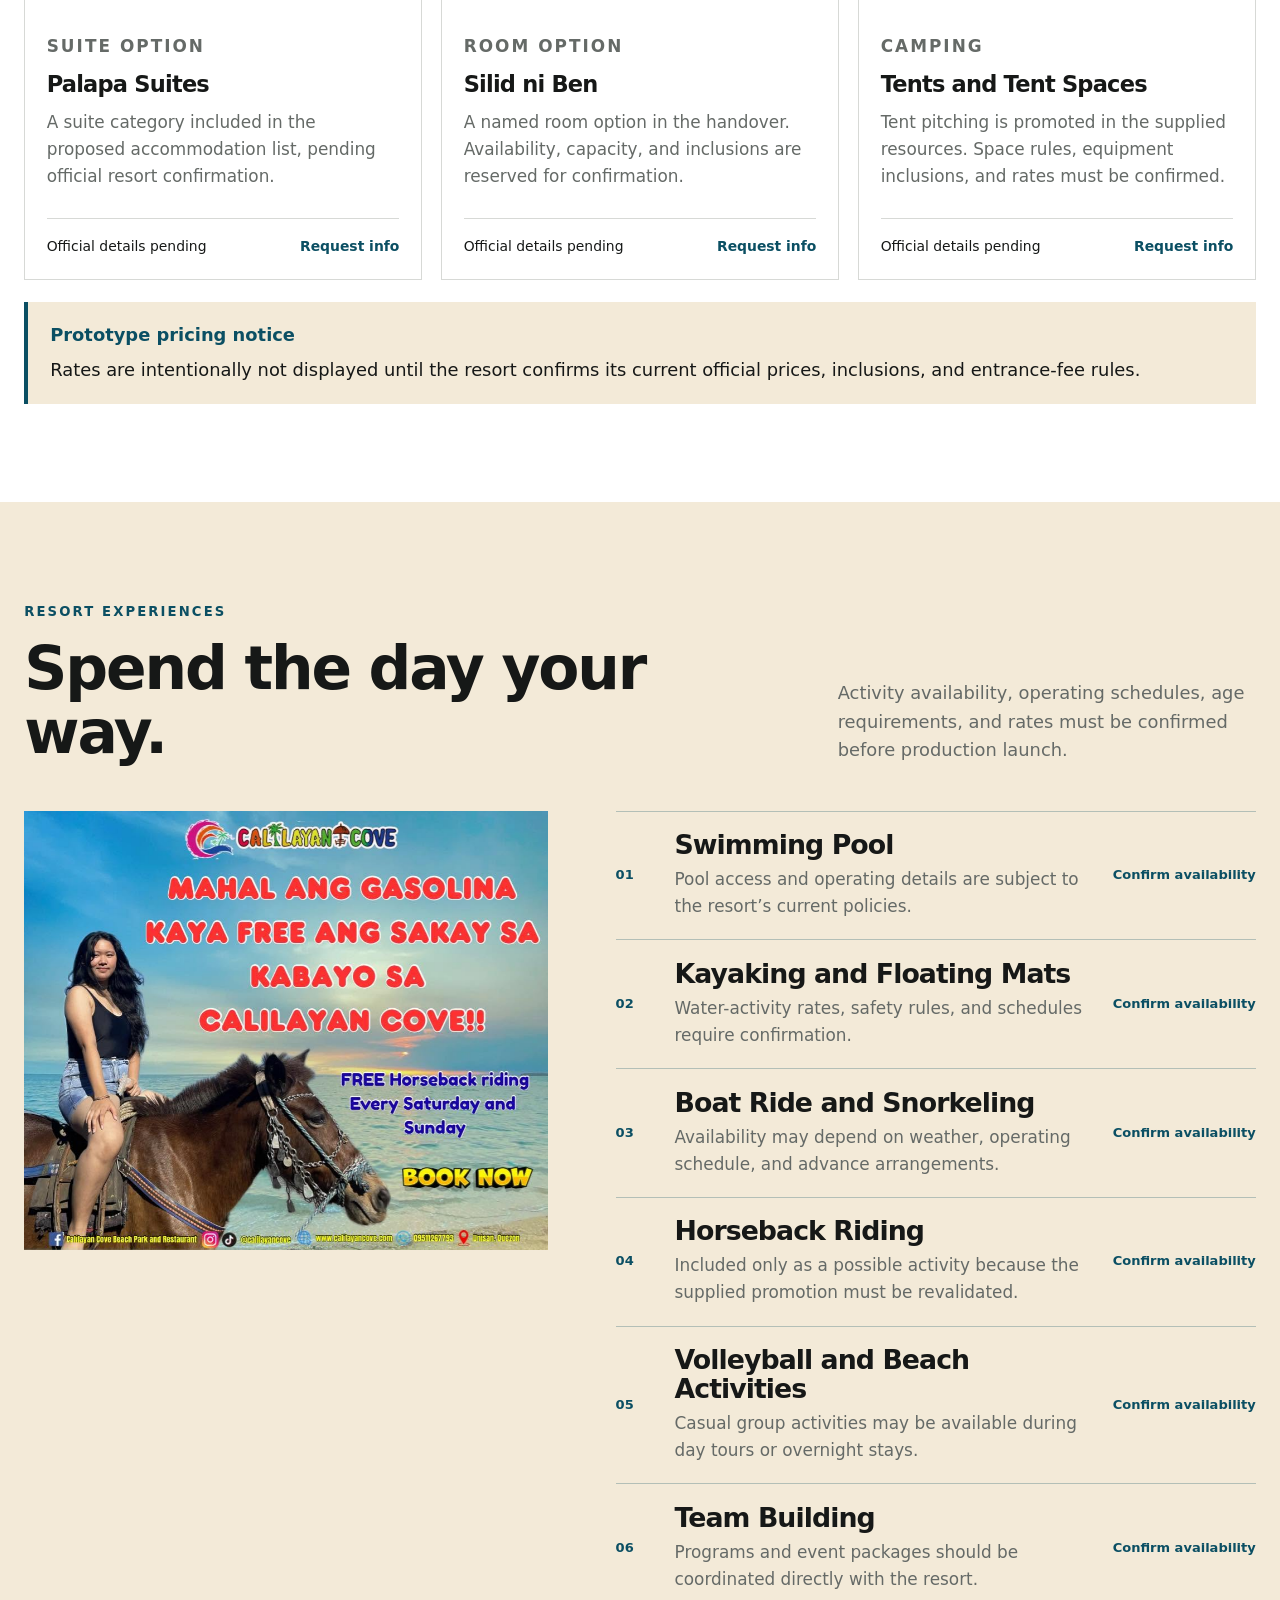
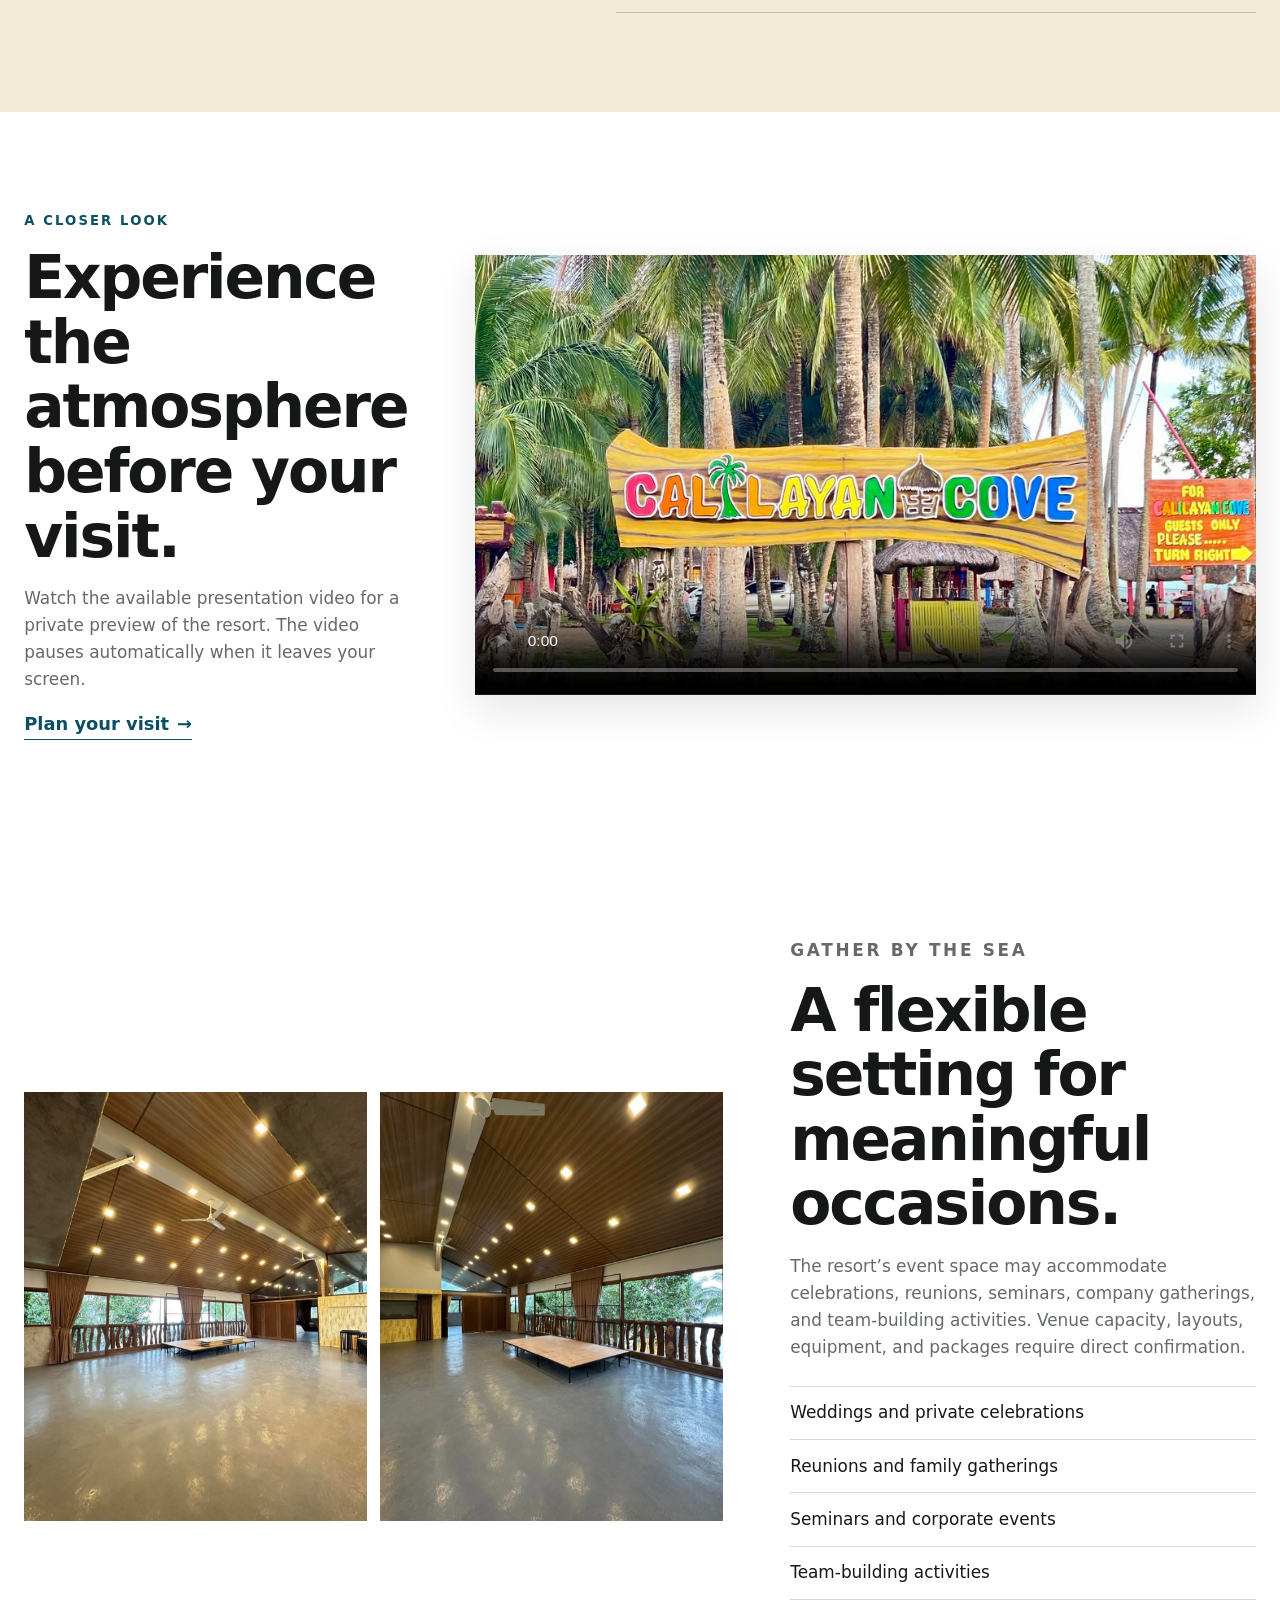
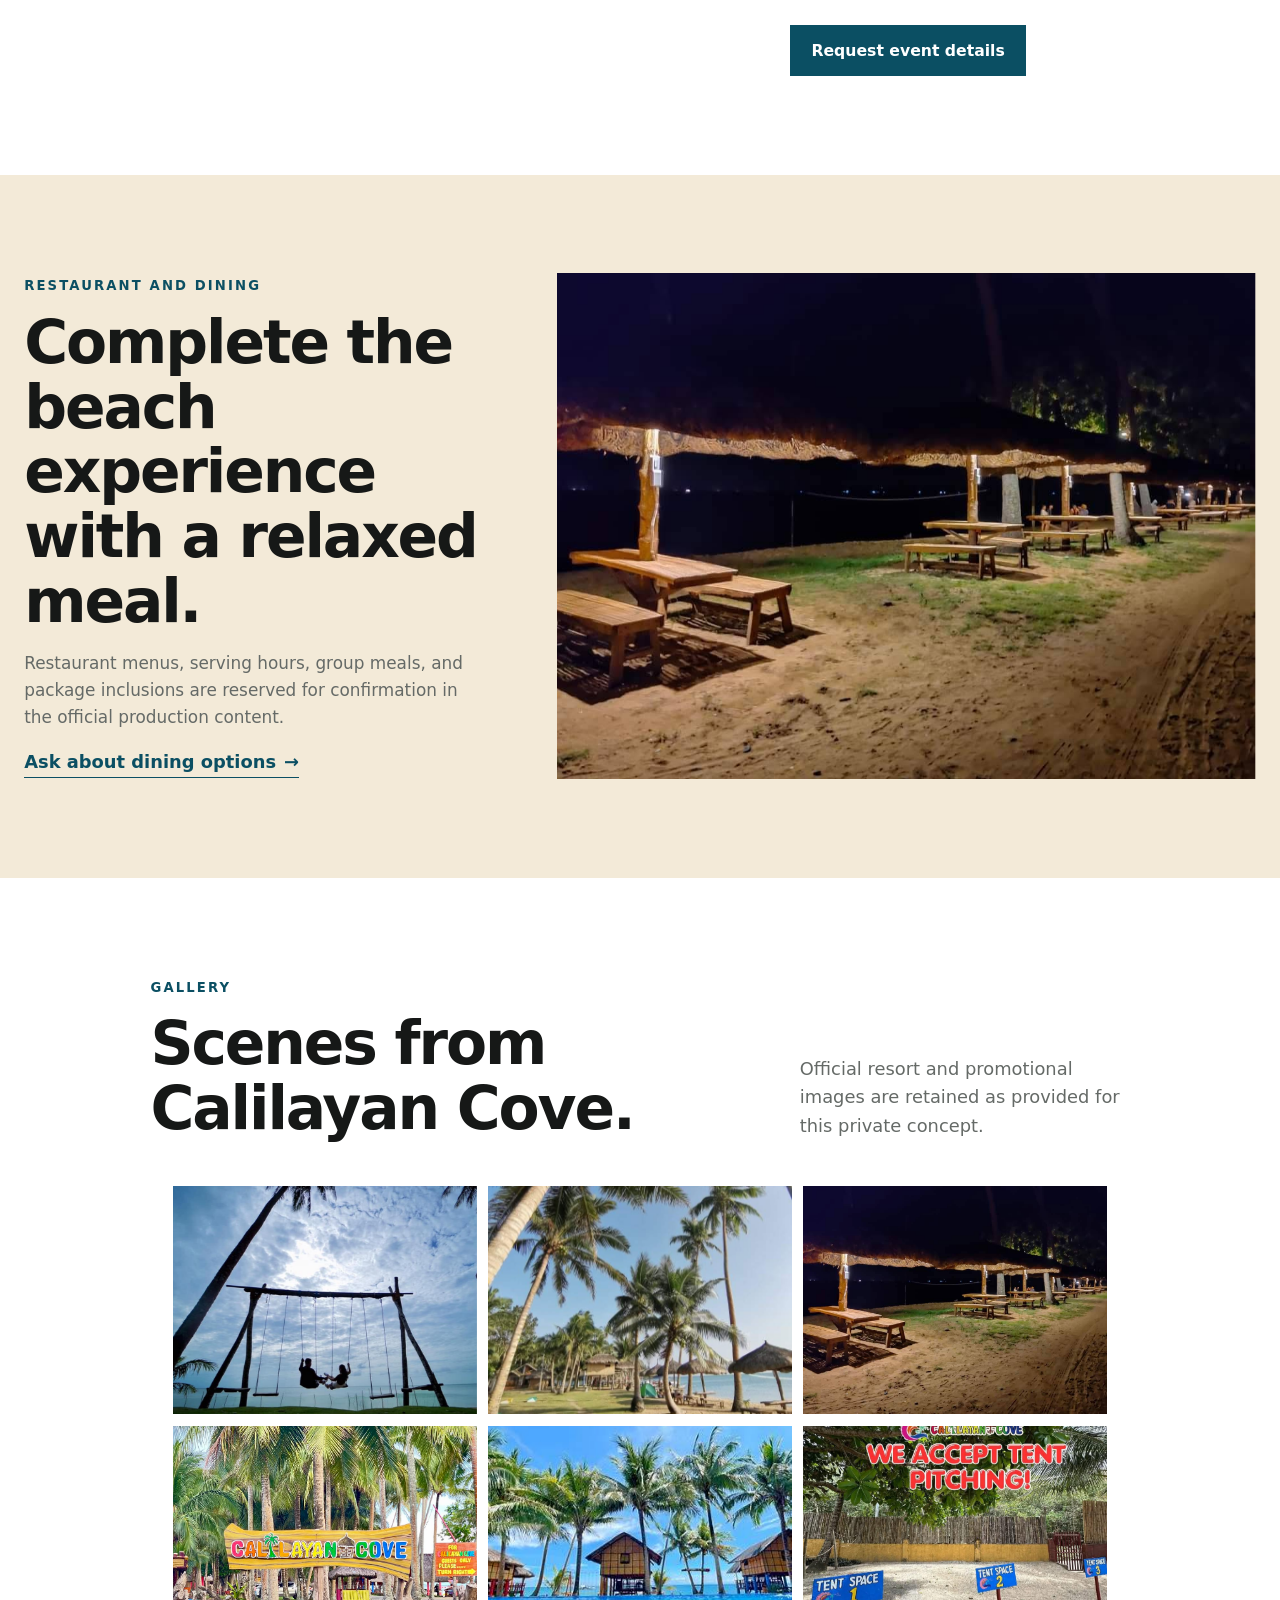
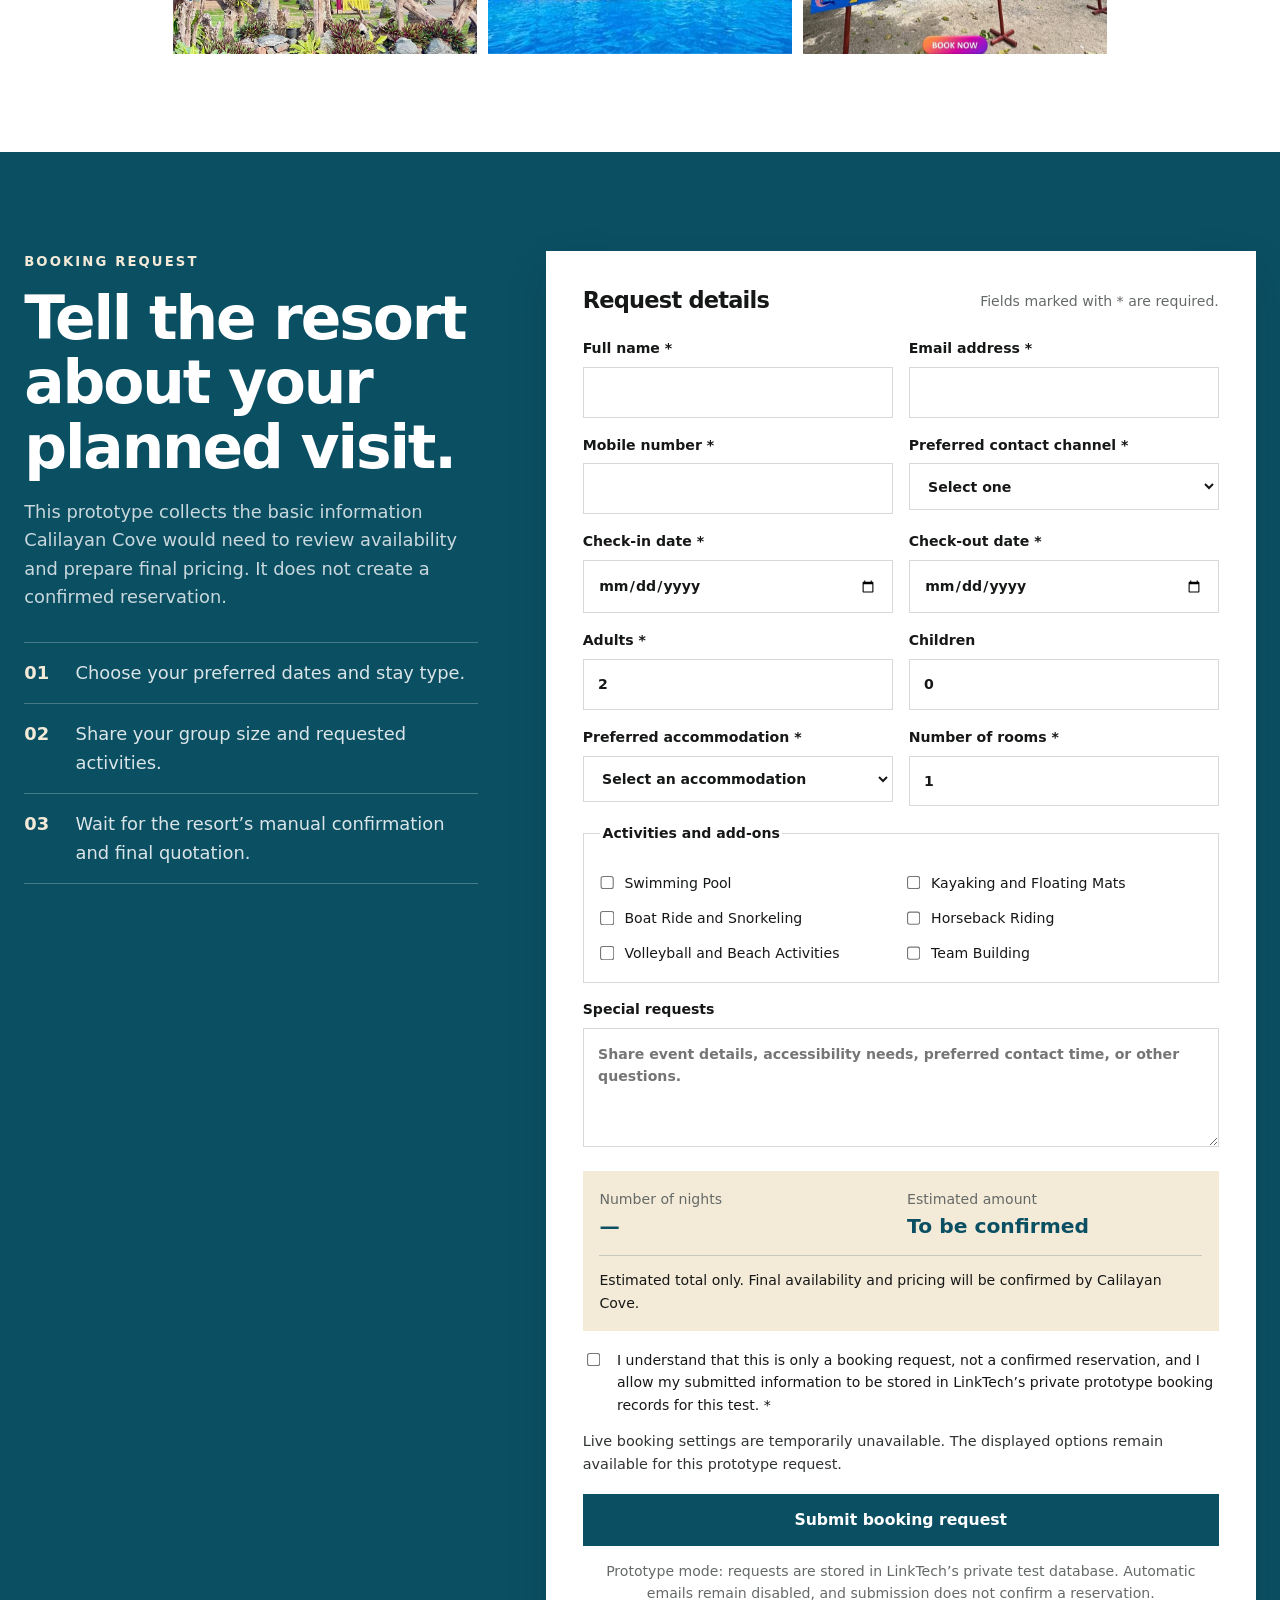
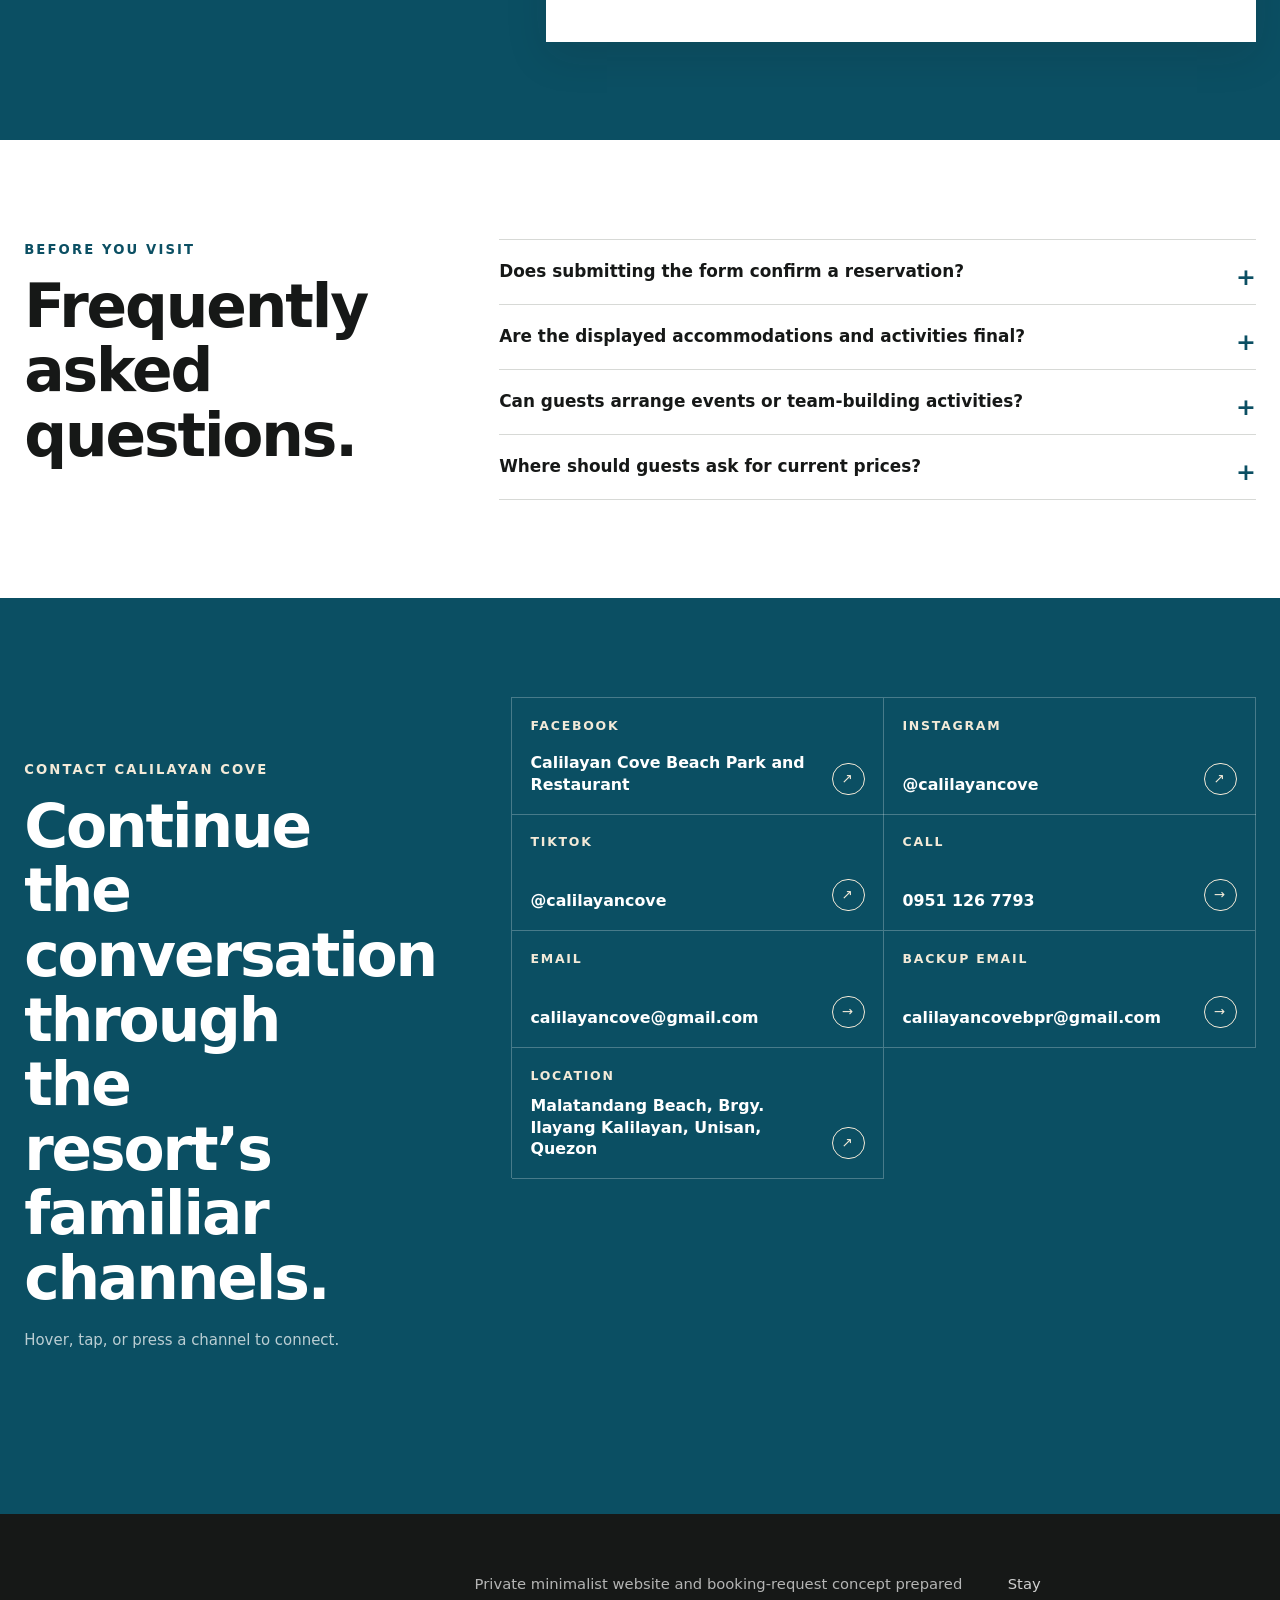
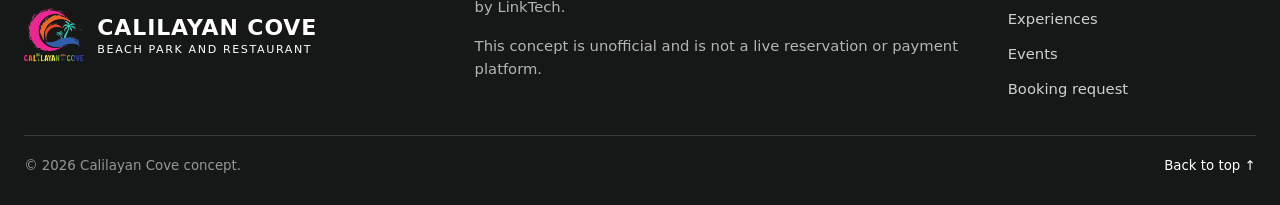
==== commit 45d028ff: "Connect booking form to Apps Script backend" ====
--- a/index.html
+++ b/index.html
@@ -9,7 +9,7 @@
   <link rel="icon" type="image/png" href="assets/images/fav.png?v=4">
   <link rel="shortcut icon" type="image/png" href="assets/images/fav.png?v=4">
   <link rel="apple-touch-icon" href="assets/images/fav.png?v=4">
-  <link rel="stylesheet" href="styles/main.css?v=22">
+  <link rel="stylesheet" href="styles/main.css?v=23">
 </head>
 <body>
   <a class="skip-link" href="#main-content">Skip to content</a>
@@ -289,10 +289,13 @@
             <label>Children
               <input type="number" name="children" min="0" value="0">
             </label>
-            <label class="full-field">Preferred accommodation *
+            <label>Preferred accommodation *
               <select name="accommodation" id="accommodation-select" required>
                 <option value="">Select an accommodation</option>
               </select>
+            </label>
+            <label>Number of rooms *
+              <input type="number" name="numberOfRooms" min="1" value="1" required>
             </label>
             <fieldset class="full-field">
               <legend>Activities and add-ons</legend>
@@ -310,19 +313,19 @@
             </div>
             <div>
               <span>Estimated amount</span>
-              <strong>To be confirmed</strong>
+              <strong id="estimated-amount">To be confirmed</strong>
             </div>
-            <p>Estimated total only. Final availability and pricing will be confirmed by Calilayan Cove.</p>
+            <p id="estimate-notice">Estimated total only. Final availability and pricing will be confirmed by Calilayan Cove.</p>
           </div>
 
           <label class="consent-row">
             <input type="checkbox" name="consent" required>
-            <span>I understand that this is only a booking request and is subject to availability, final pricing, and payment confirmation. *</span>
+            <span>I understand that this is only a booking request, not a confirmed reservation, and I allow my submitted information to be stored in LinkTech’s private prototype booking records for this test. *</span>
           </label>
 
           <div class="form-message" id="form-message" role="alert"></div>
-          <button class="button form-submit" type="submit">Submit demo booking request</button>
-          <p class="form-footnote">Prototype mode: no information is sent to Calilayan Cove or stored in a live booking database.</p>
+          <button class="button form-submit" type="submit">Submit booking request</button>
+          <p class="form-footnote">Prototype mode: requests are stored in LinkTech’s private test database. Automatic emails remain disabled, and submission does not confirm a reservation.</p>
         </form>
       </div>
     </section>
@@ -428,9 +431,9 @@
     </div>
   </footer>
 
-  <script src="scripts/config.js"></script>
+  <script src="scripts/config.js?v=24"></script>
   <script src="scripts/content.js"></script>
   <script src="scripts/main.js?v=19"></script>
-  <script src="scripts/booking.js"></script>
+  <script src="scripts/booking.js?v=24"></script>
 </body>
 </html>
--- a/styles/main.css
+++ b/styles/main.css
@@ -2678,3 +2678,44 @@
   }
 }
 /* V22 DESKTOP NORMAL-ZOOM SCALE END */
+
+/* V23 MOBILE HAMBURGER ICON START */
+/*
+  Keeps the mobile menu control compact and clearly visible as three lines.
+  The existing JavaScript .is-open state morphs the icon into an X.
+*/
+@media (max-width: 980px) {
+  .menu-button {
+    display: inline-flex;
+    flex-direction: column;
+    align-items: center;
+    justify-content: center;
+    gap: 4px;
+    padding: 0;
+  }
+
+  .menu-button span:not(.sr-only) {
+    display: block;
+    width: 23px;
+    height: 2px;
+    margin: 0;
+    border-radius: 999px;
+    background: currentColor;
+    transition: transform 180ms ease, opacity 180ms ease;
+    transform-origin: center;
+  }
+
+  .menu-button.is-open span:not(.sr-only):nth-of-type(2) {
+    transform: translateY(6px) rotate(45deg);
+  }
+
+  .menu-button.is-open span:not(.sr-only):nth-of-type(3) {
+    opacity: 0;
+    transform: scaleX(0.35);
+  }
+
+  .menu-button.is-open span:not(.sr-only):nth-of-type(4) {
+    transform: translateY(-6px) rotate(-45deg);
+  }
+}
+/* V23 MOBILE HAMBURGER ICON END */
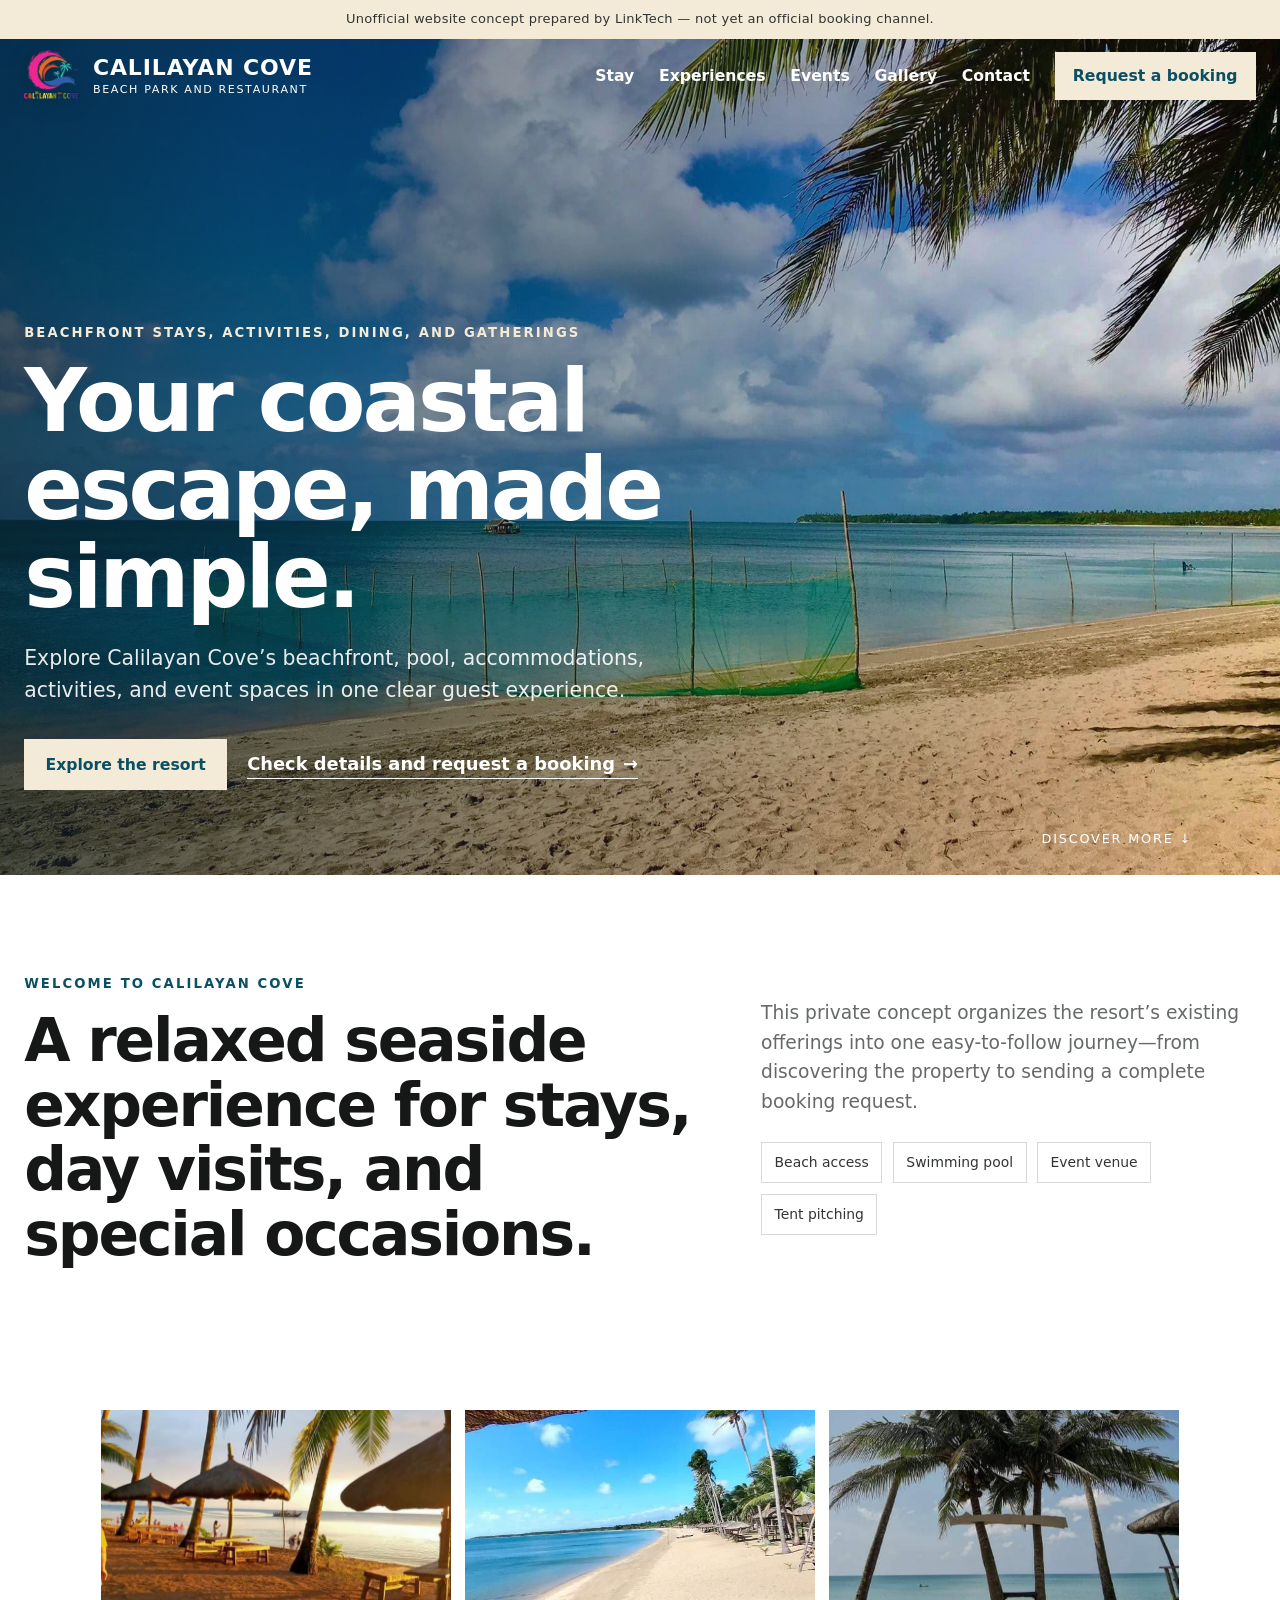
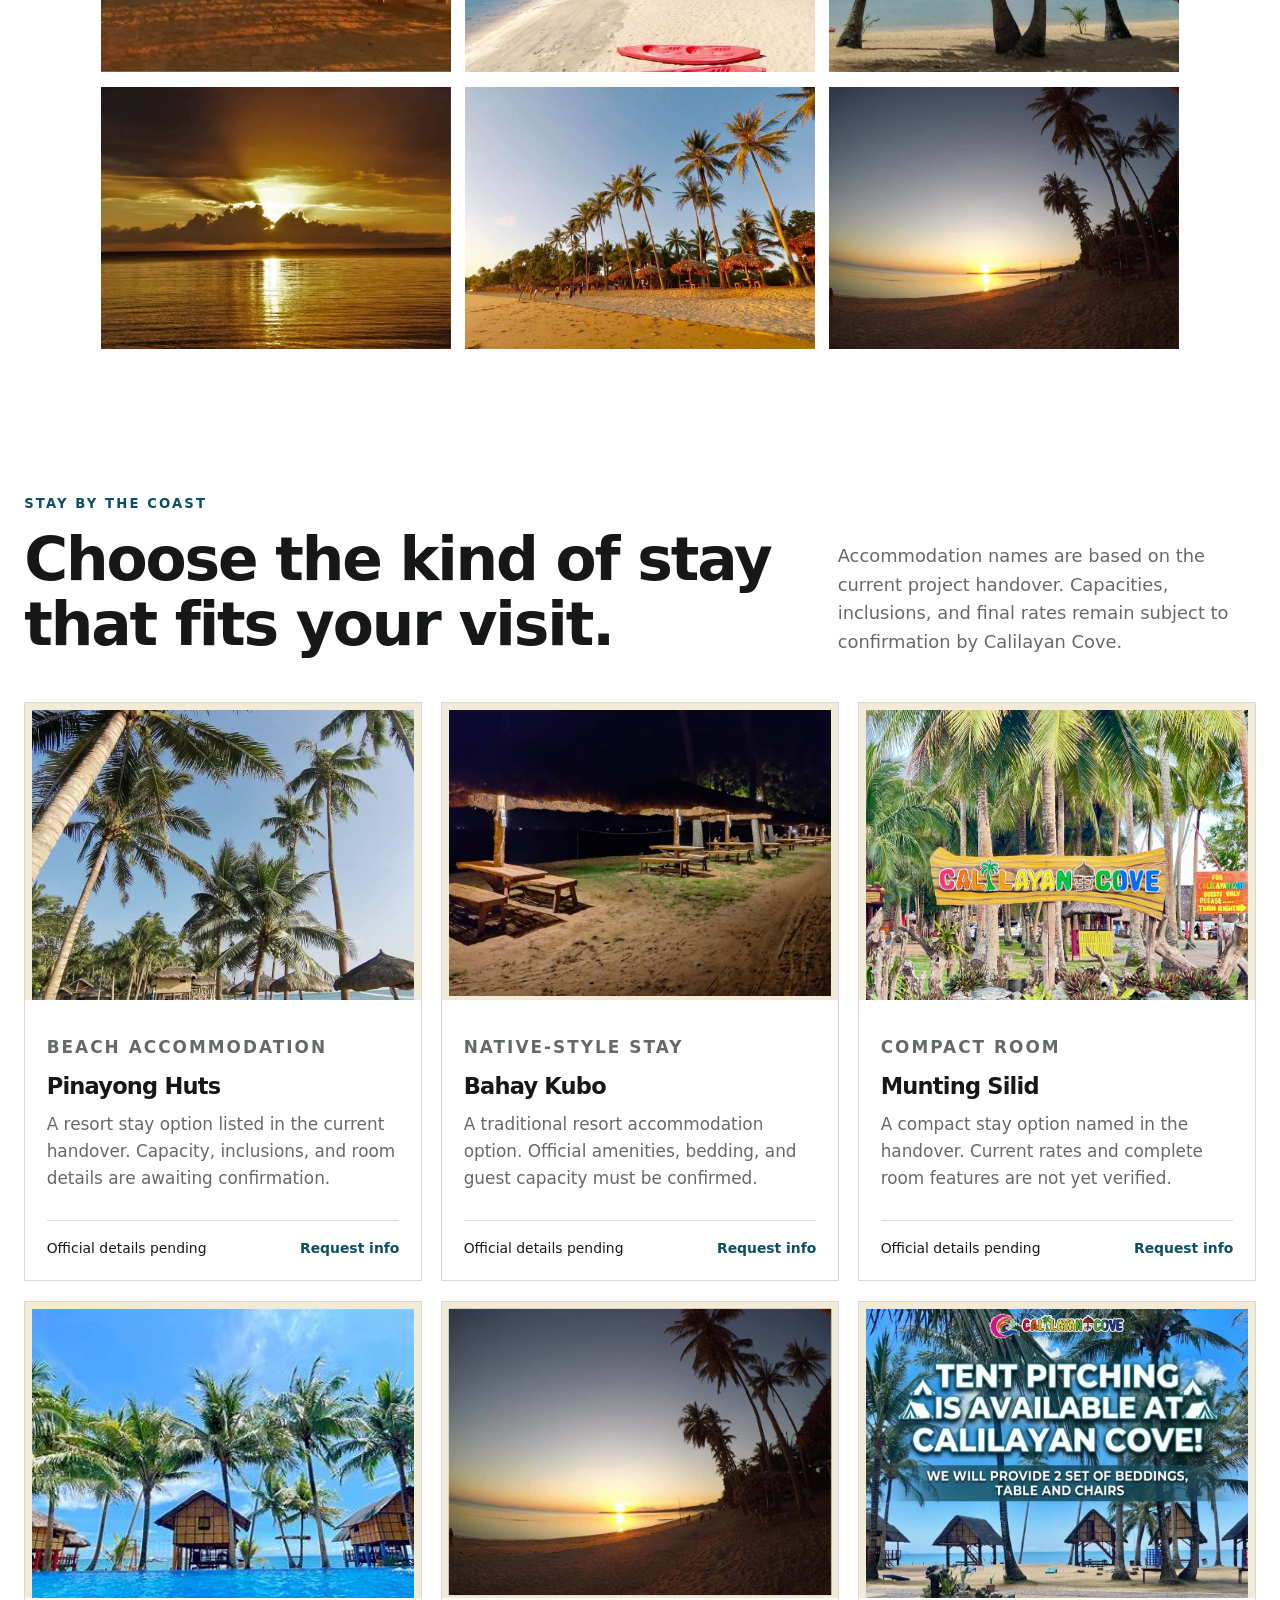
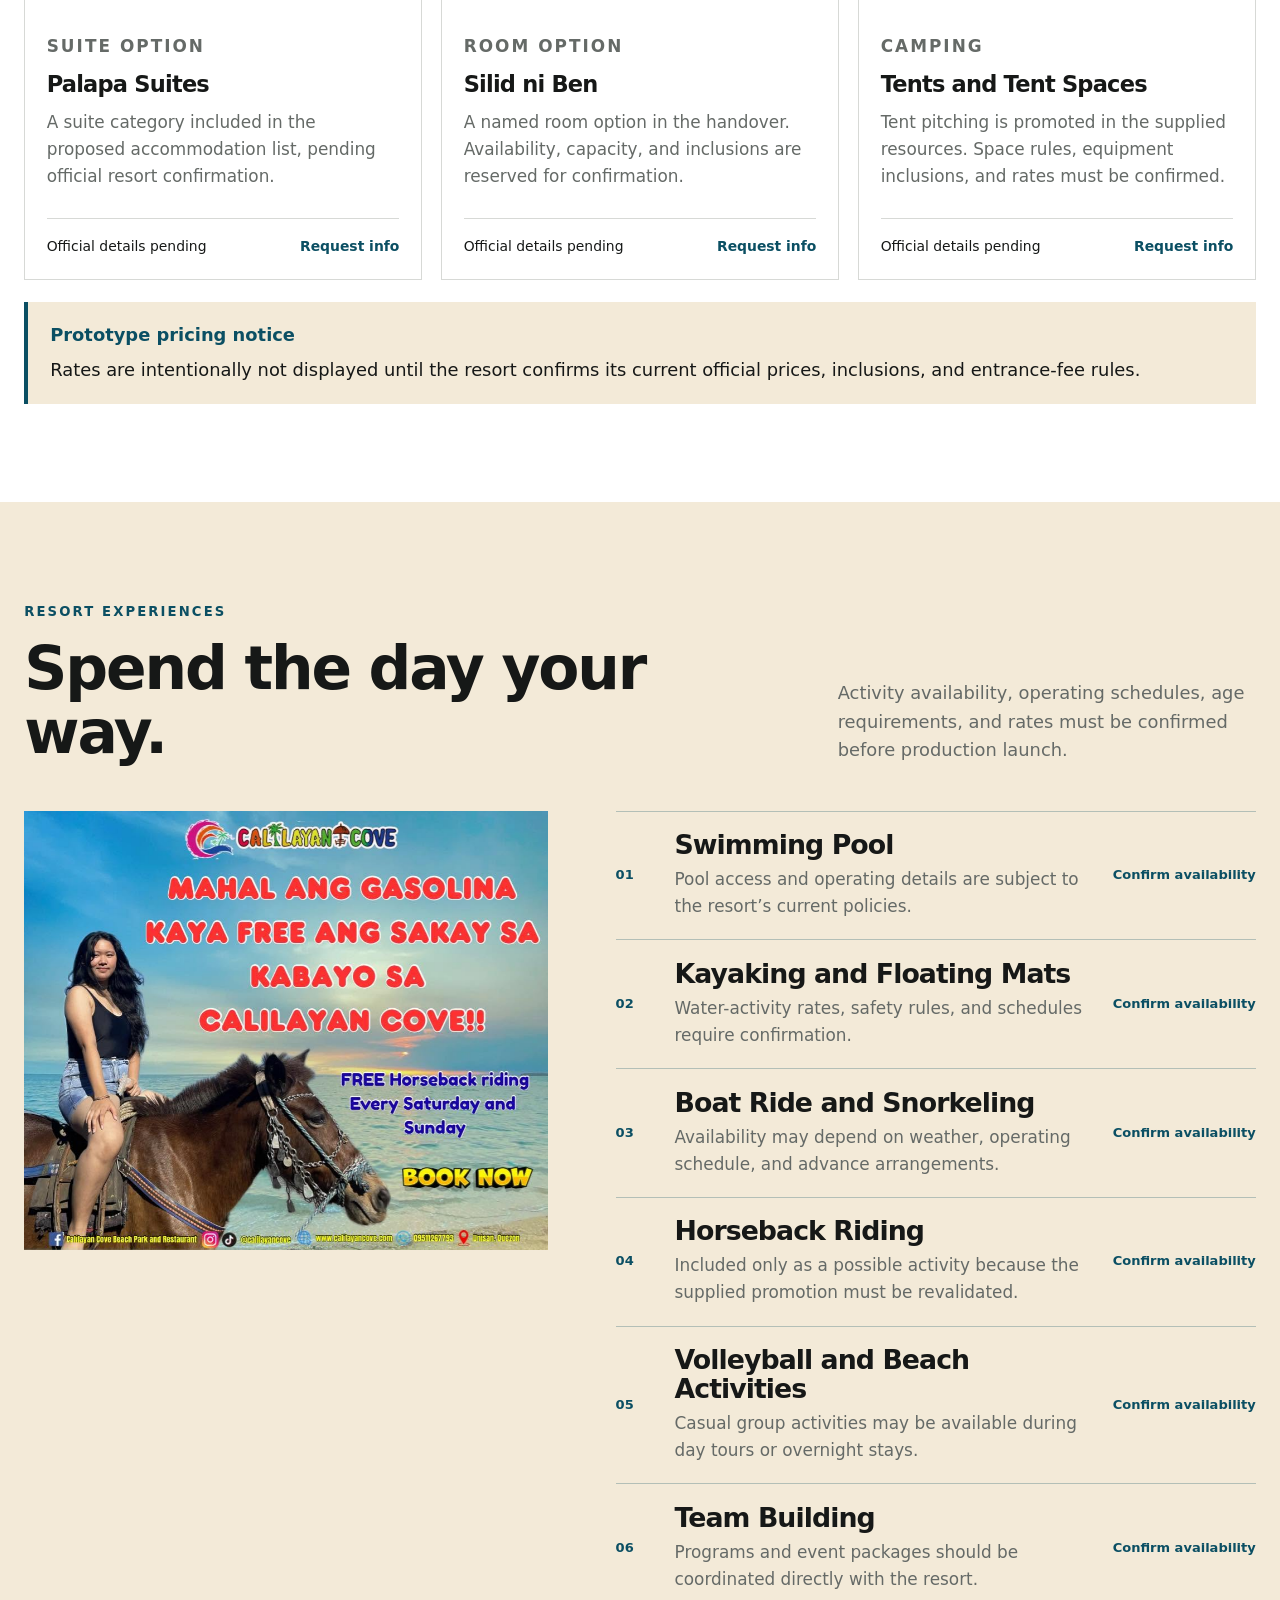
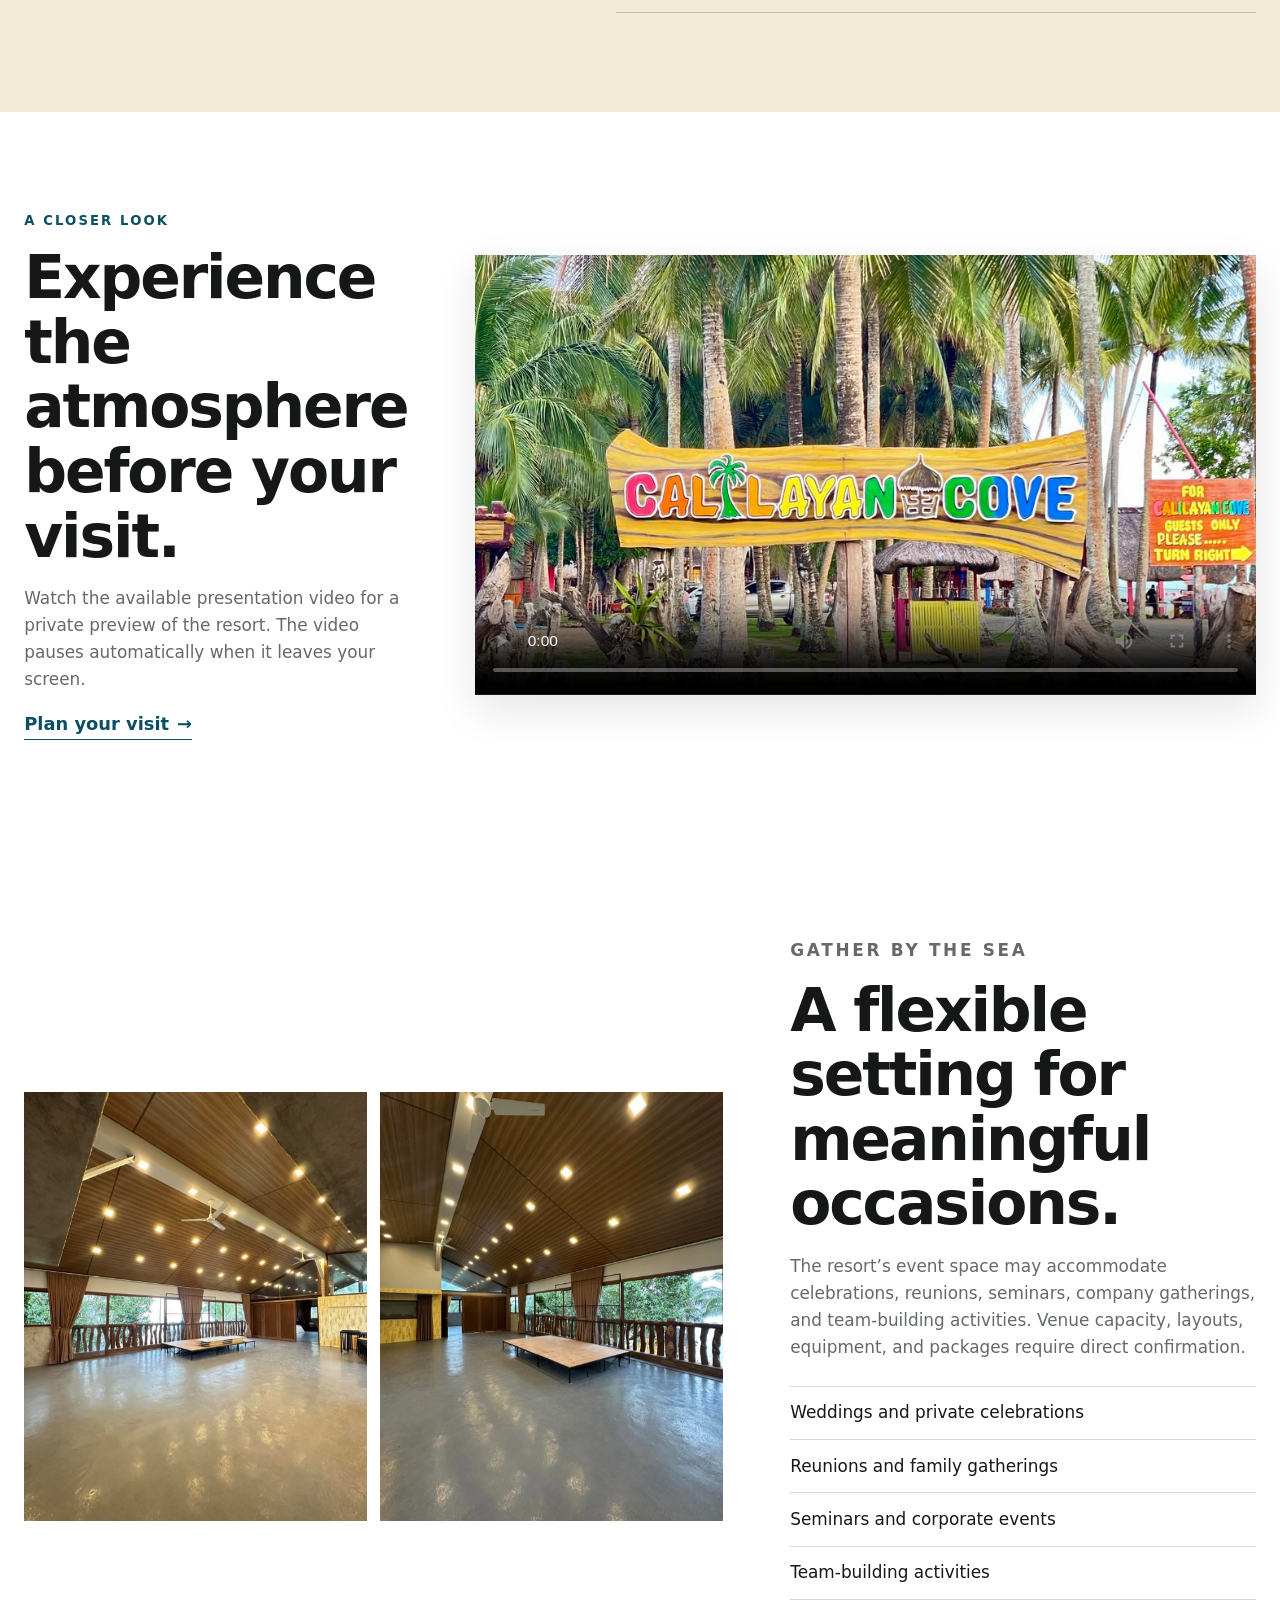
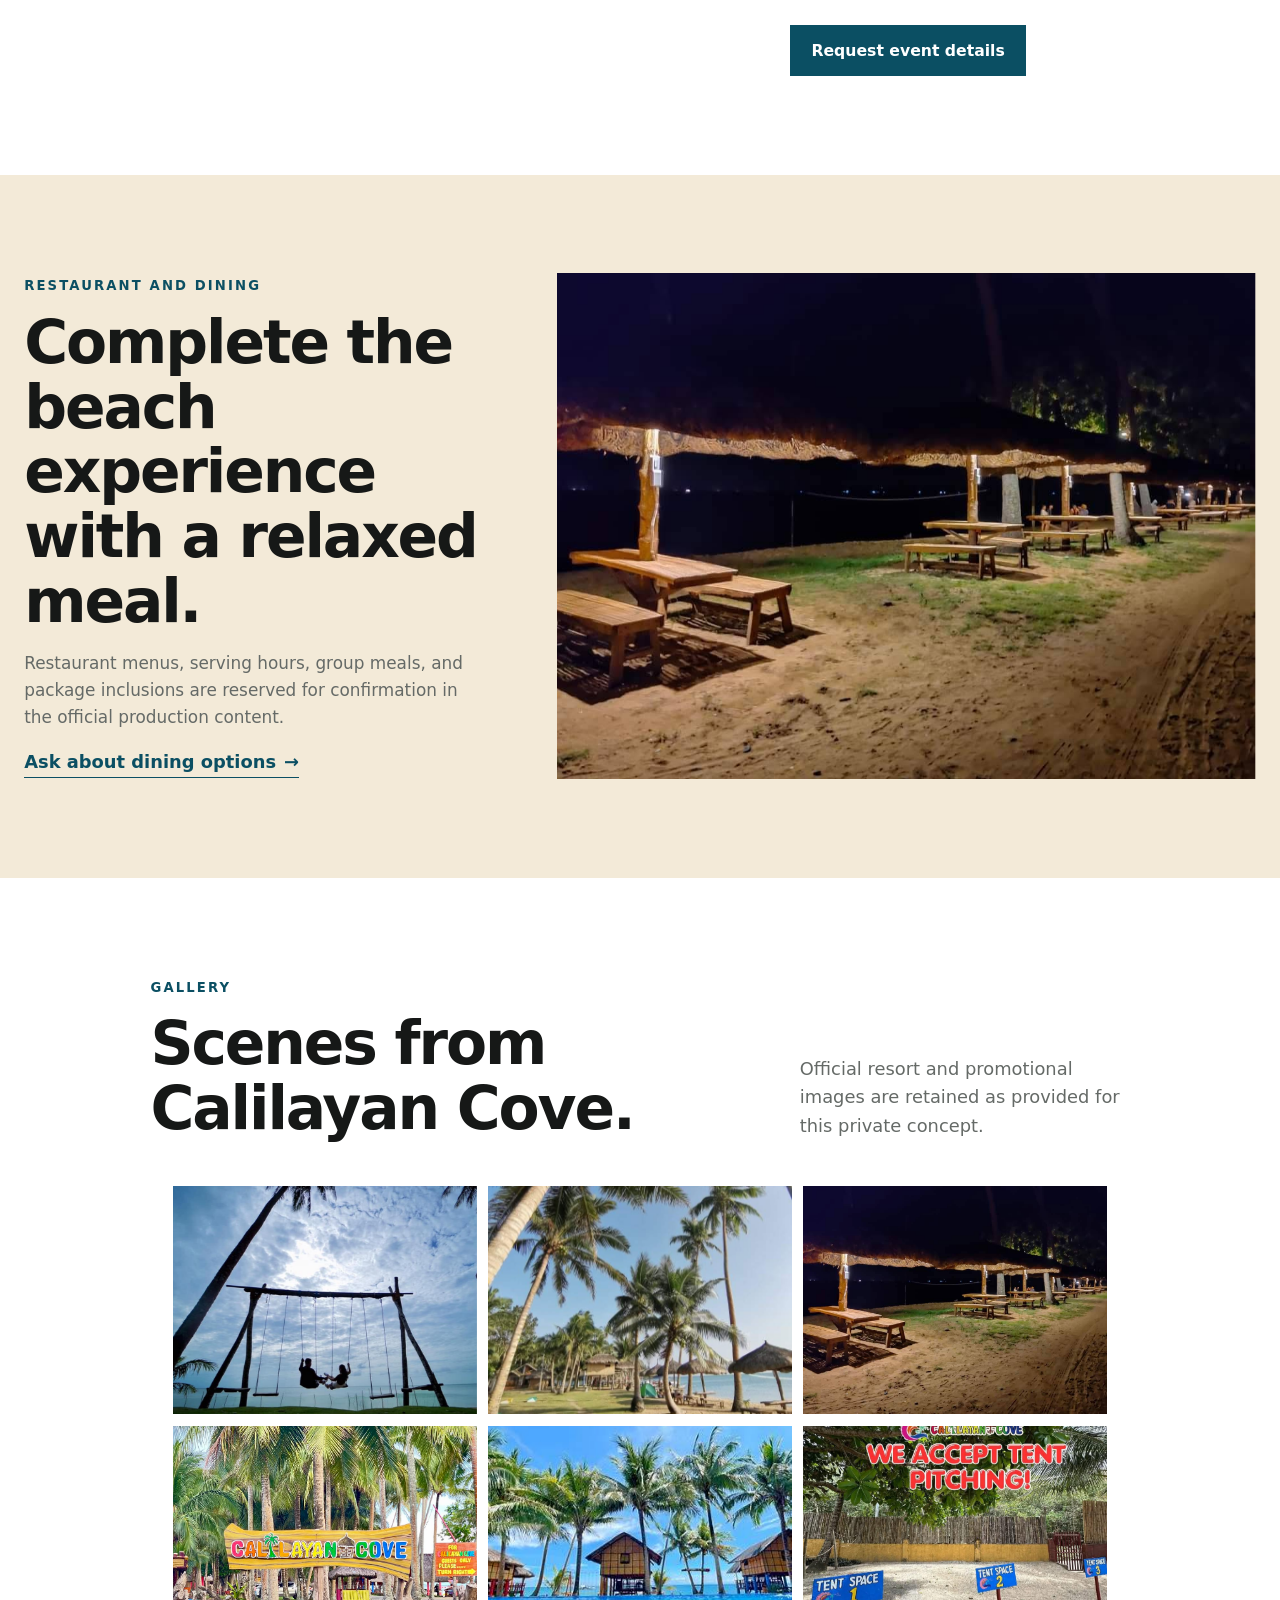
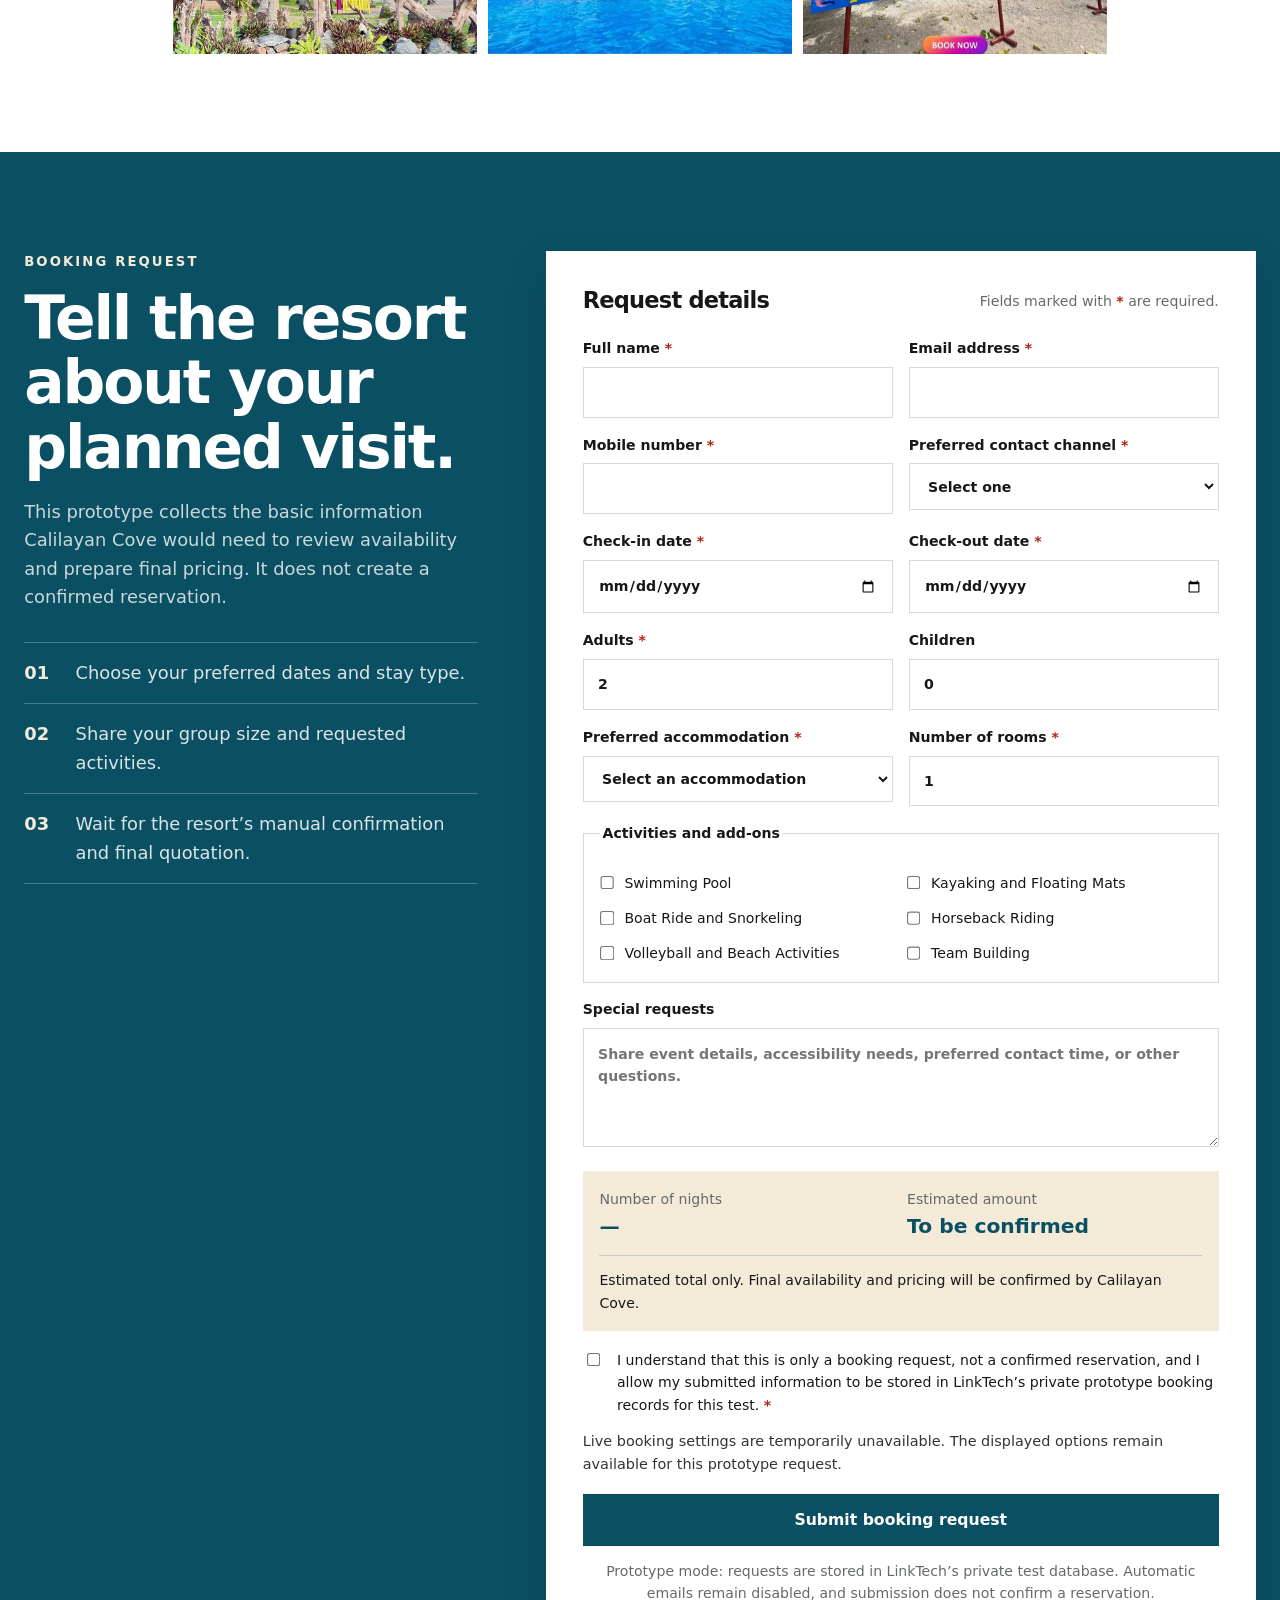
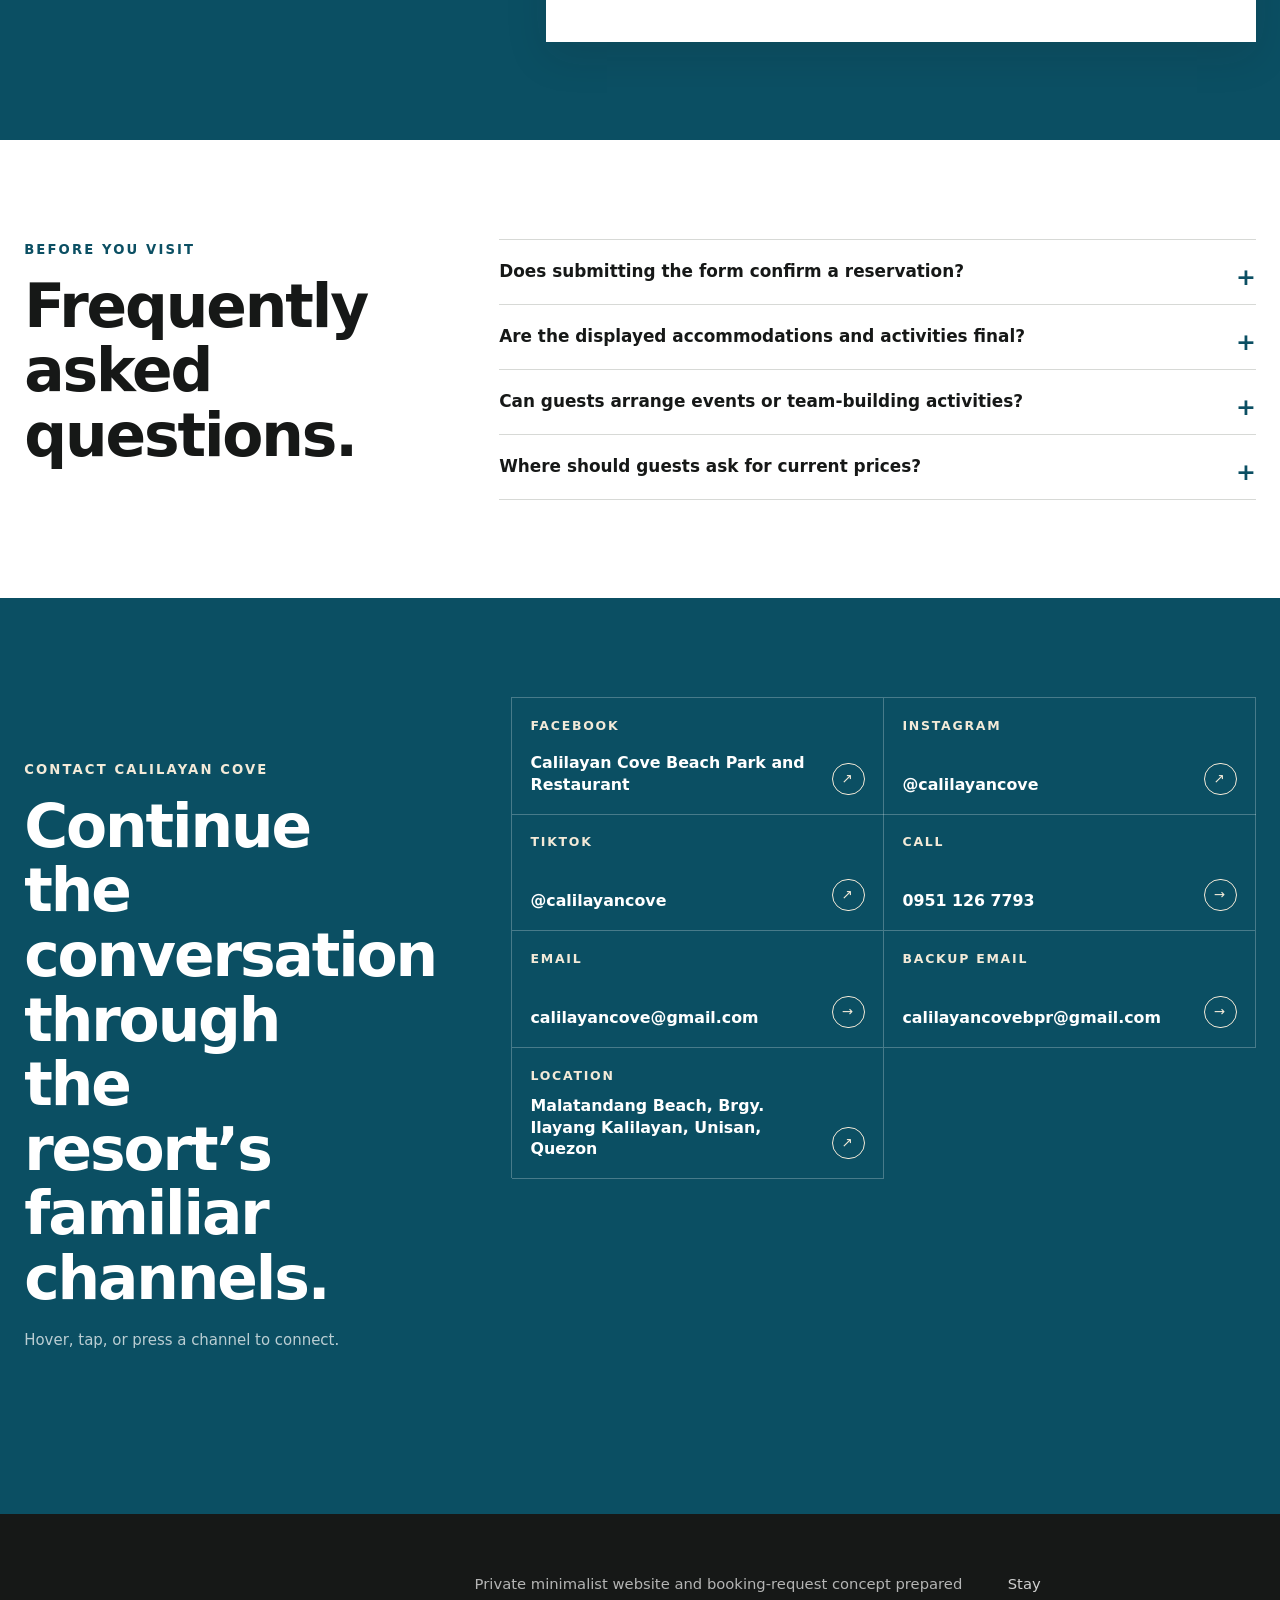
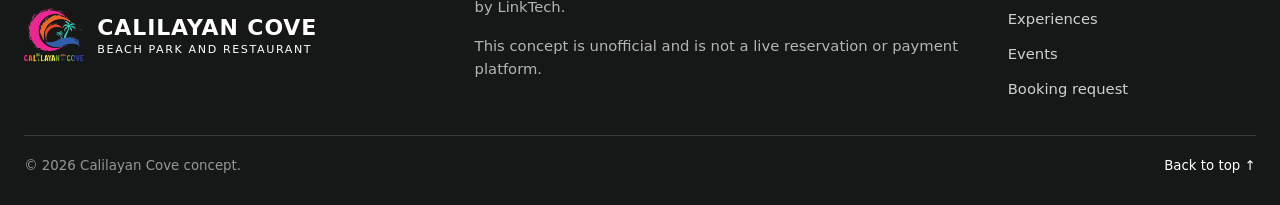
==== commit 7d273162: "Improve required field validation indicators" ====
--- a/index.html
+++ b/index.html
@@ -9,7 +9,7 @@
   <link rel="icon" type="image/png" href="assets/images/fav.png?v=4">
   <link rel="shortcut icon" type="image/png" href="assets/images/fav.png?v=4">
   <link rel="apple-touch-icon" href="assets/images/fav.png?v=4">
-  <link rel="stylesheet" href="styles/main.css?v=23">
+  <link rel="stylesheet" href="styles/main.css?v=26">
 </head>
 <body>
   <a class="skip-link" href="#main-content">Skip to content</a>
@@ -257,19 +257,19 @@
         <form class="booking-form" id="booking-form" novalidate>
           <div class="form-header">
             <h3>Request details</h3>
-            <p>Fields marked with * are required.</p>
+            <p>Fields marked with <span class="required-mark" aria-hidden="true">*</span> are required.</p>
           </div>
           <div class="form-grid">
-            <label>Full name *
+            <label>Full name <span class="required-mark" aria-hidden="true">*</span>
               <input type="text" name="fullName" autocomplete="name" required>
             </label>
-            <label>Email address *
+            <label>Email address <span class="required-mark" aria-hidden="true">*</span>
               <input type="email" name="email" autocomplete="email" required>
             </label>
-            <label>Mobile number *
+            <label>Mobile number <span class="required-mark" aria-hidden="true">*</span>
               <input type="tel" name="mobile" autocomplete="tel" required>
             </label>
-            <label>Preferred contact channel *
+            <label>Preferred contact channel <span class="required-mark" aria-hidden="true">*</span>
               <select name="contactChannel" required>
                 <option value="">Select one</option>
                 <option>Email</option>
@@ -277,24 +277,24 @@
                 <option>Facebook Messenger</option>
               </select>
             </label>
-            <label>Check-in date *
+            <label>Check-in date <span class="required-mark" aria-hidden="true">*</span>
               <input type="date" name="checkIn" required>
             </label>
-            <label>Check-out date *
+            <label>Check-out date <span class="required-mark" aria-hidden="true">*</span>
               <input type="date" name="checkOut" required>
             </label>
-            <label>Adults *
+            <label>Adults <span class="required-mark" aria-hidden="true">*</span>
               <input type="number" name="adults" min="1" value="2" required>
             </label>
             <label>Children
               <input type="number" name="children" min="0" value="0">
             </label>
-            <label>Preferred accommodation *
+            <label>Preferred accommodation <span class="required-mark" aria-hidden="true">*</span>
               <select name="accommodation" id="accommodation-select" required>
                 <option value="">Select an accommodation</option>
               </select>
             </label>
-            <label>Number of rooms *
+            <label>Number of rooms <span class="required-mark" aria-hidden="true">*</span>
               <input type="number" name="numberOfRooms" min="1" value="1" required>
             </label>
             <fieldset class="full-field">
@@ -320,7 +320,7 @@
 
           <label class="consent-row">
             <input type="checkbox" name="consent" required>
-            <span>I understand that this is only a booking request, not a confirmed reservation, and I allow my submitted information to be stored in LinkTech’s private prototype booking records for this test. *</span>
+            <span>I understand that this is only a booking request, not a confirmed reservation, and I allow my submitted information to be stored in LinkTech’s private prototype booking records for this test. <span class="required-mark" aria-hidden="true">*</span></span>
           </label>
 
           <div class="form-message" id="form-message" role="alert"></div>
@@ -434,6 +434,6 @@
   <script src="scripts/config.js?v=24"></script>
   <script src="scripts/content.js"></script>
   <script src="scripts/main.js?v=19"></script>
-  <script src="scripts/booking.js?v=24"></script>
+  <script src="scripts/booking.js?v=26"></script>
 </body>
 </html>
--- a/styles/main.css
+++ b/styles/main.css
@@ -2719,3 +2719,36 @@
   }
 }
 /* V23 MOBILE HAMBURGER ICON END */
+
+/* V26 REQUIRED FIELD VALIDATION START */
+.required-mark {
+  color: #b42318;
+  font-weight: 900;
+}
+
+.booking-form .field-invalid {
+  border-color: #b42318 !important;
+  background: #fff7f6;
+  box-shadow: 0 0 0 3px rgba(180, 35, 24, 0.13);
+}
+
+.booking-form .field-invalid:focus {
+  border-color: #b42318 !important;
+  box-shadow: 0 0 0 3px rgba(180, 35, 24, 0.2);
+}
+
+.booking-form .invalid-field-label {
+  color: #8f1d14;
+}
+
+.booking-form .consent-row.invalid-field-label {
+  padding: 0.75rem;
+  border: 1px solid #b42318;
+  background: #fff7f6;
+}
+
+.booking-form .form-message.is-error {
+  color: #b42318;
+  font-weight: 750;
+}
+/* V26 REQUIRED FIELD VALIDATION END */
